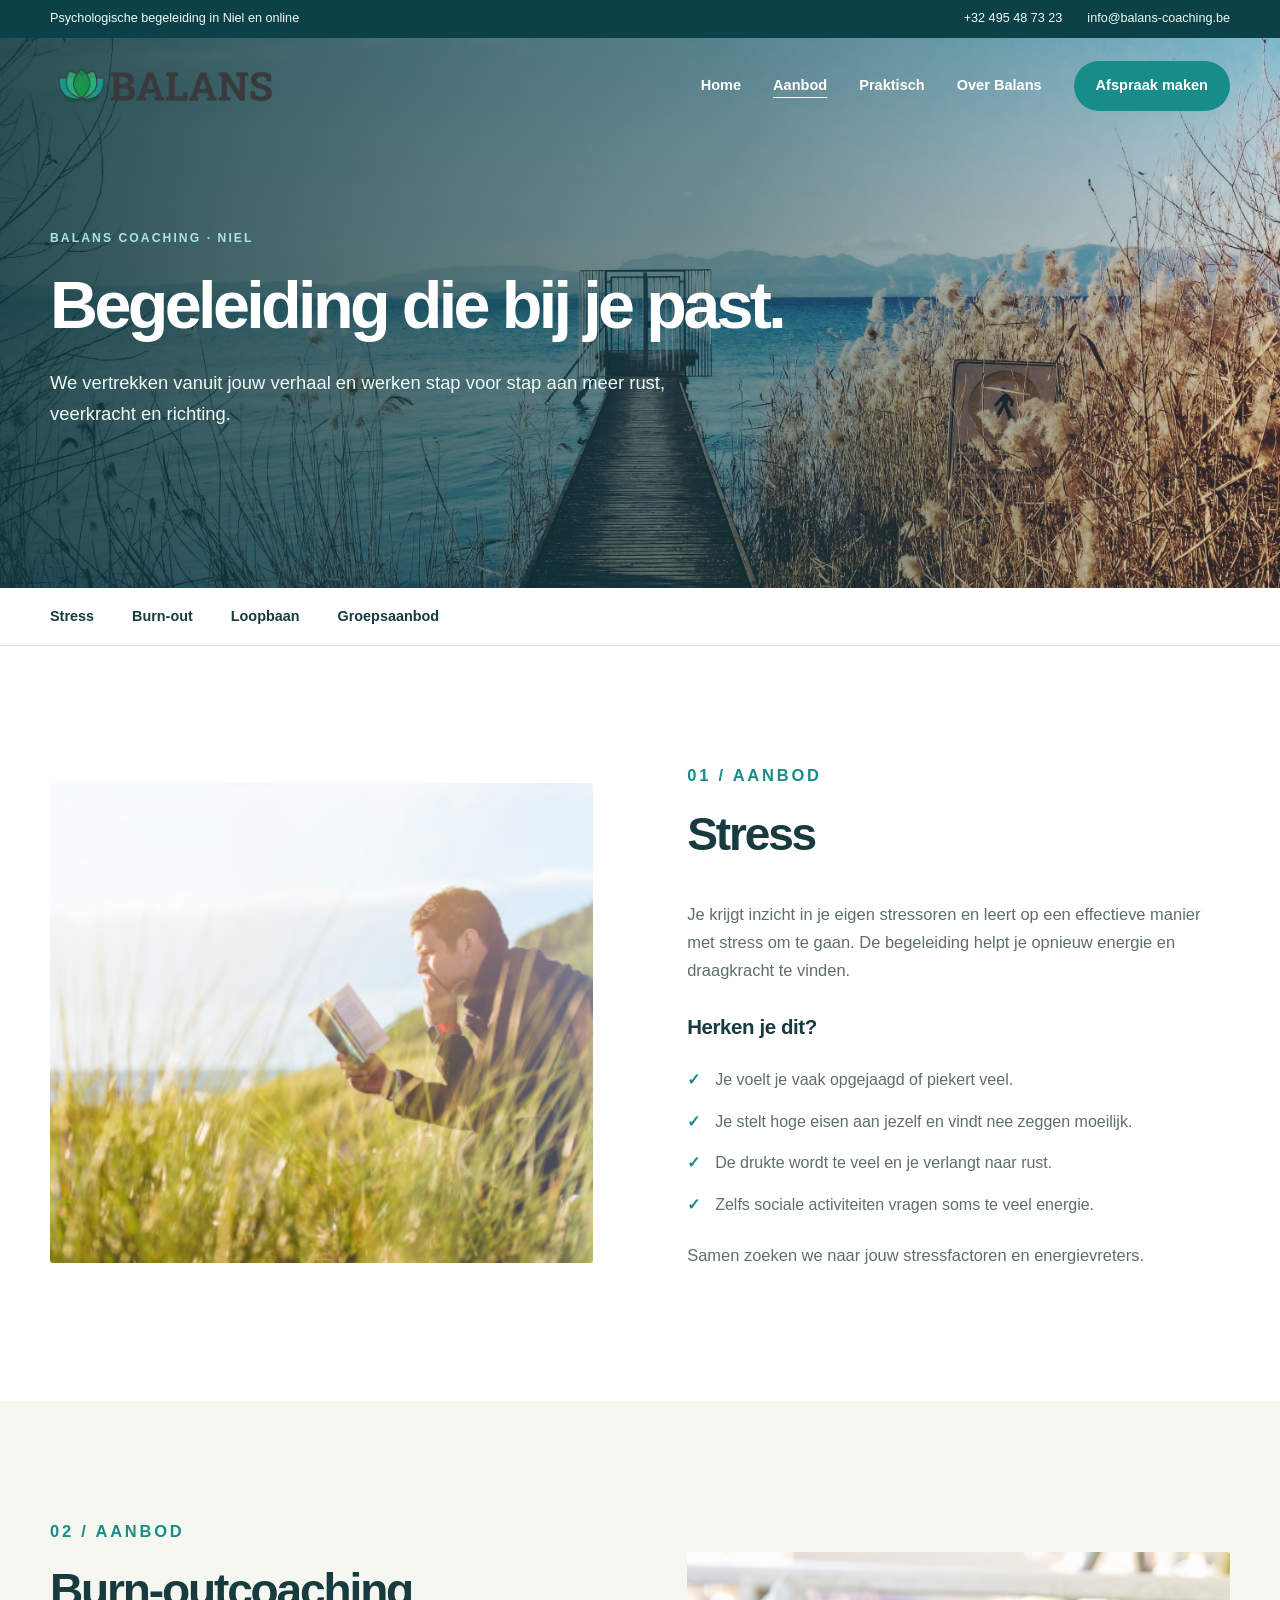
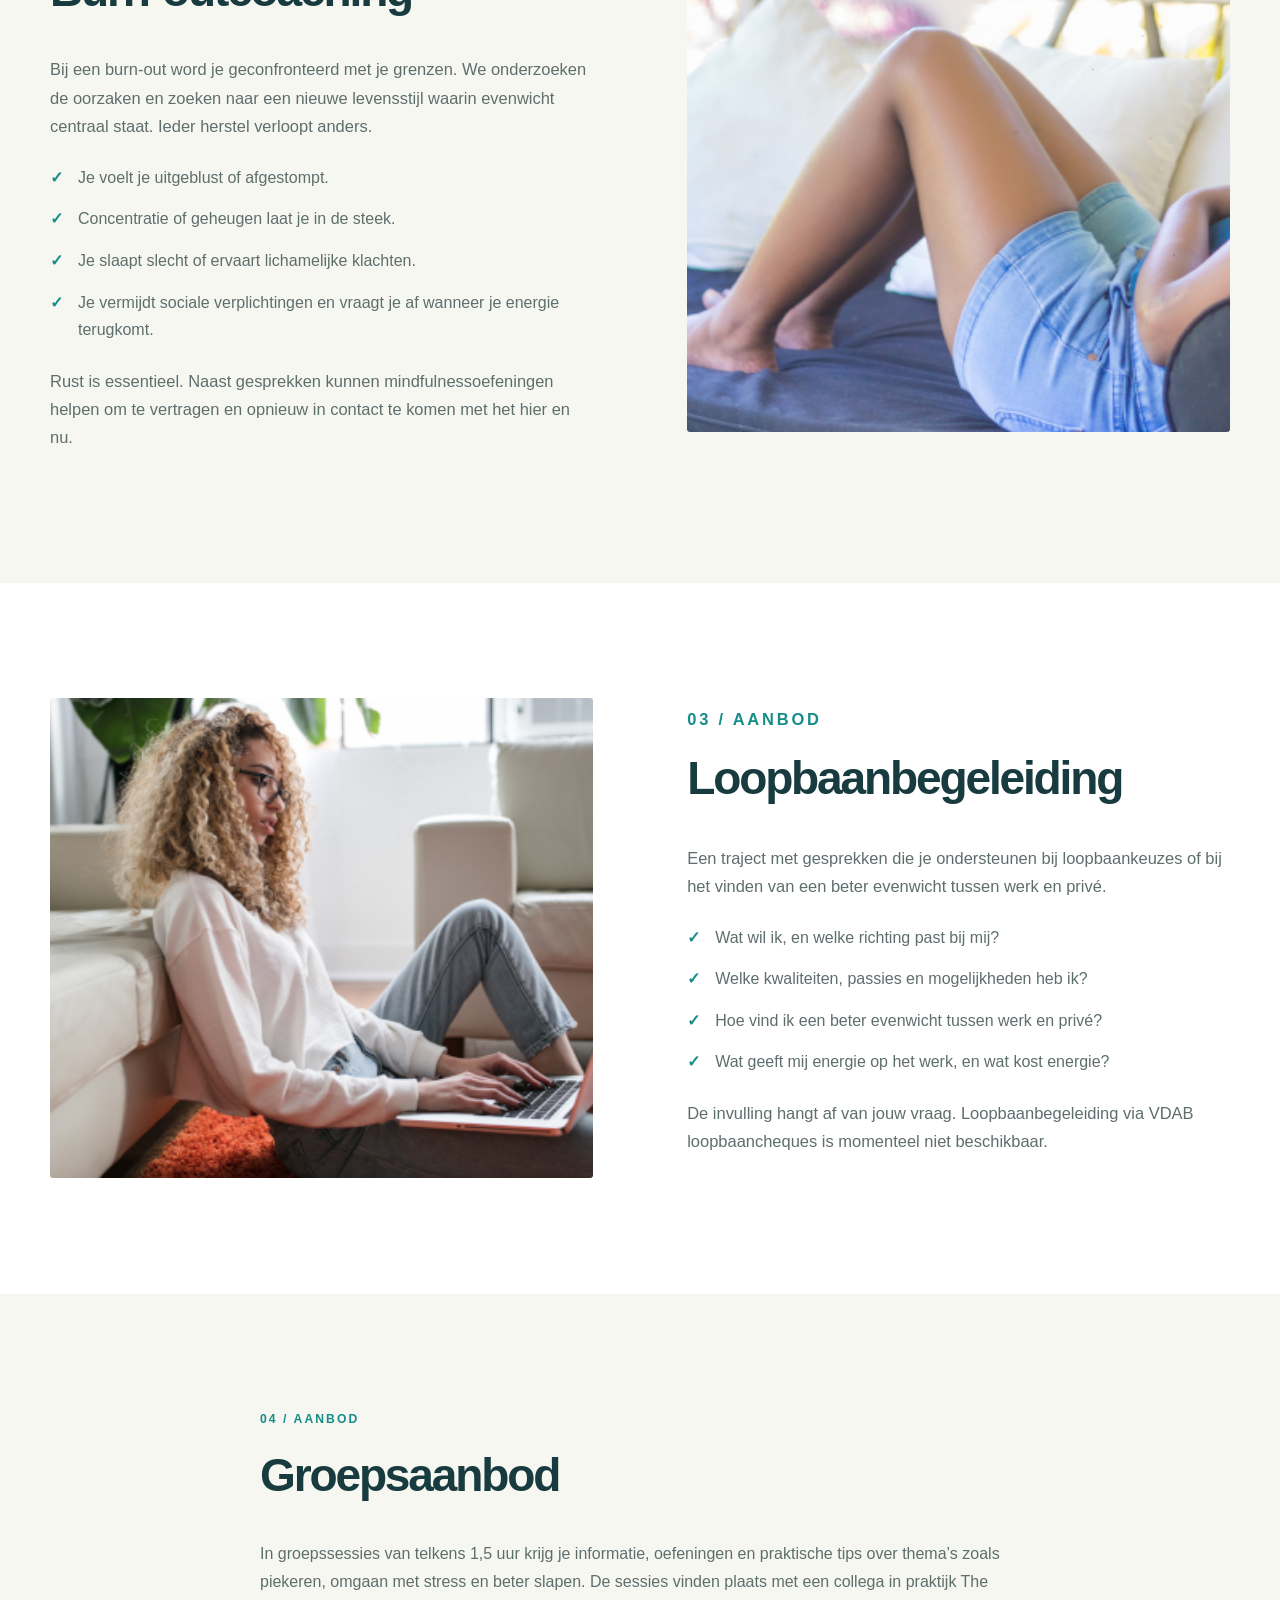
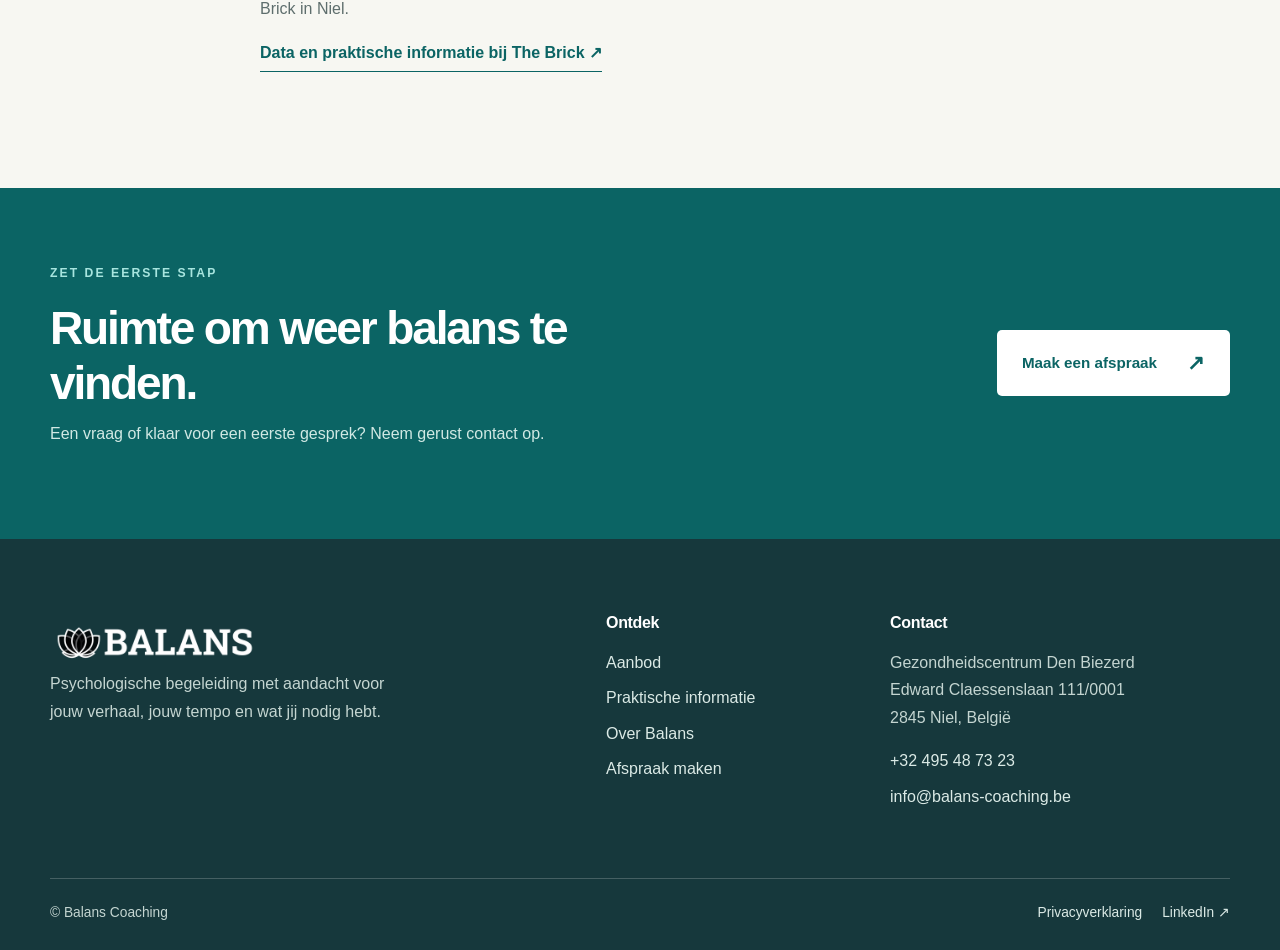
==== aanbod/index.html @ a0b738e5 "Refresh stylesheet cache for revised homepage" ====
<!doctype html><html lang="nl-BE"><head><meta charset="utf-8"><meta name="viewport" content="width=device-width,initial-scale=1"><meta name="robots" content="noindex,follow"><meta name="description" content="Begeleiding voor stress, burn-out, loopbaanvragen en groepssessies bij Balans Coaching."><meta name="theme-color" content="#0b4147"><title>Aanbod | Balans Coaching</title><link rel="stylesheet" href="../assets/style.css?v=20260924b"><link rel="icon" href="../assets/logo.png"></head><body class="interior">
<a class="skip" href="#main">Ga naar inhoud</a><div class="topbar"><div class="container topbar-inner"><span>Psychologische begeleiding in Niel en online</span><div><a href="tel:+32495487323">+32 495 48 73 23</a><a href="mailto:info@balans-coaching.be">info@balans-coaching.be</a></div></div></div>
<header class="site-header"><div class="container header-inner"><a class="brand" href="../" aria-label="Balans Coaching, naar home"><img src="../assets/logo.png" alt="Balans"></a><button class="menu-button" type="button" aria-label="Menu openen" aria-expanded="false" aria-controls="menu"><span></span><span></span><span></span></button><nav id="menu" aria-label="Hoofdnavigatie"><a href="../">Home</a><a href="../aanbod/" aria-current="page">Aanbod</a><a href="../praktisch/">Praktisch</a><a href="../over-balans/">Over Balans</a><a class="nav-cta" href="../contact/">Afspraak maken</a></nav></div></header>
<main id="main"><section class="hero page-hero" style="background-image:url('../assets/hero-aanbod.jpg')"><div class="hero-shade"></div><div class="container hero-content"><p class="eyebrow light">Balans Coaching · Niel</p><h1>Begeleiding die bij je past.</h1><p class="hero-sub">We vertrekken vanuit jouw verhaal en werken stap voor stap aan meer rust, veerkracht en richting.</p></div></section><nav class="anchor-nav" aria-label="Op deze pagina"><div class="container"><a href="#stress">Stress</a><a href="#burnout">Burn-out</a><a href="#loopbaan">Loopbaan</a><a href="#groep">Groepsaanbod</a></div></nav>
<section class="section" id="stress"><div class="container split"><div class="image-frame"><img src="../assets/stress.jpg" alt="Rustige plek in de natuur" loading="lazy"></div><div class="split-copy"><p class="eyebrow">01 / Aanbod</p><h2>Stress</h2><p>Je krijgt inzicht in je eigen stressoren en leert op een effectieve manier met stress om te gaan. De begeleiding helpt je opnieuw energie en draagkracht te vinden.</p><h3>Herken je dit?</h3><ul class="check-list"><li>Je voelt je vaak opgejaagd of piekert veel.</li><li>Je stelt hoge eisen aan jezelf en vindt nee zeggen moeilijk.</li><li>De drukte wordt te veel en je verlangt naar rust.</li><li>Zelfs sociale activiteiten vragen soms te veel energie.</li></ul><p>Samen zoeken we naar jouw stressfactoren en energievreters.</p></div></div></section>
<section class="section soft" id="burnout"><div class="container split reverse"><div class="image-frame"><img src="../assets/burnout.jpg" alt="Moment van rust" loading="lazy"></div><div class="split-copy"><p class="eyebrow">02 / Aanbod</p><h2>Burn-outcoaching</h2><p>Bij een burn-out word je geconfronteerd met je grenzen. We onderzoeken de oorzaken en zoeken naar een nieuwe levensstijl waarin evenwicht centraal staat. Ieder herstel verloopt anders.</p><ul class="check-list"><li>Je voelt je uitgeblust of afgestompt.</li><li>Concentratie of geheugen laat je in de steek.</li><li>Je slaapt slecht of ervaart lichamelijke klachten.</li><li>Je vermijdt sociale verplichtingen en vraagt je af wanneer je energie terugkomt.</li></ul><p>Rust is essentieel. Naast gesprekken kunnen mindfulnessoefeningen helpen om te vertragen en opnieuw in contact te komen met het hier en nu.</p></div></div></section>
<section class="section" id="loopbaan"><div class="container split"><div class="image-frame"><img src="../assets/career.jpg" alt="Persoon denkt na over haar loopbaan" loading="lazy"></div><div class="split-copy"><p class="eyebrow">03 / Aanbod</p><h2>Loopbaanbegeleiding</h2><p>Een traject met gesprekken die je ondersteunen bij loopbaankeuzes of bij het vinden van een beter evenwicht tussen werk en privé.</p><ul class="check-list"><li>Wat wil ik, en welke richting past bij mij?</li><li>Welke kwaliteiten, passies en mogelijkheden heb ik?</li><li>Hoe vind ik een beter evenwicht tussen werk en privé?</li><li>Wat geeft mij energie op het werk, en wat kost energie?</li></ul><p>De invulling hangt af van jouw vraag. Loopbaanbegeleiding via VDAB loopbaancheques is momenteel niet beschikbaar.</p></div></div></section>
<section class="section soft" id="groep"><div class="container narrow"><p class="eyebrow">04 / Aanbod</p><h2>Groepsaanbod</h2><p>In groepssessies van telkens 1,5 uur krijg je informatie, oefeningen en praktische tips over thema’s zoals piekeren, omgaan met stress en beter slapen. De sessies vinden plaats met een collega in praktijk The Brick in Niel.</p><a class="text-link" href="https://www.thebrickniel.com/groepstraining" target="_blank" rel="noopener noreferrer">Data en praktische informatie bij The Brick ↗</a></div></section></main><section class="closing"><div class="container closing-inner"><div><p class="eyebrow light">Zet de eerste stap</p><h2>Ruimte om weer balans te vinden.</h2><p>Een vraag of klaar voor een eerste gesprek? Neem gerust contact op.</p></div><a class="button" href="../contact/">Maak een afspraak<span aria-hidden="true">↗</span></a></div></section>
<footer class="footer"><div class="container footer-grid"><div><a href="../" class="footer-logo"><img src="../assets/logo-white.png" alt="Balans"></a><p>Psychologische begeleiding met aandacht voor jouw verhaal, jouw tempo en wat jij nodig hebt.</p></div><div><h3>Ontdek</h3><a href="../aanbod/">Aanbod</a><a href="../praktisch/">Praktische informatie</a><a href="../over-balans/">Over Balans</a><a href="../contact/">Afspraak maken</a></div><div><h3>Contact</h3><p>Gezondheidscentrum Den Biezerd<br>Edward Claessenslaan 111/0001<br>2845 Niel, België</p><a href="tel:+32495487323">+32 495 48 73 23</a><a href="mailto:info@balans-coaching.be">info@balans-coaching.be</a></div></div><div class="container footer-bottom"><span>© Balans Coaching</span><div><a href="../privacy-policy/">Privacyverklaring</a><a href="https://www.linkedin.com/in/sandy-stevens-arbeidspsycholoog" target="_blank" rel="noopener noreferrer">LinkedIn ↗</a></div></div></footer><script src="../assets/site.js" defer></script></body></html>
---- assets/style.css ----
:root{--ink:#173b3e;--teal:#168d88;--teal-dark:#0b6464;--muted:#5e6e6d;--cream:#f7f7f2;--line:#dce6e2;--white:#fff;--max:1180px}*{box-sizing:border-box}html{scroll-behavior:smooth}body{margin:0;color:var(--ink);font:16px/1.72 -apple-system,BlinkMacSystemFont,'Segoe UI',Arial,sans-serif;background:white}h1,h2,h3,h4,p,blockquote{margin-top:0}h1,h2,h3{line-height:1.18}h1{font-size:clamp(3rem,5.2vw,5.7rem);letter-spacing:-.055em}h2{font-size:clamp(2.2rem,3.6vw,3.75rem);letter-spacing:-.047em}h3{font-size:1.28rem;letter-spacing:-.02em}p{color:var(--muted)}a{color:inherit}img{max-width:100%;display:block}.container{width:min(calc(100% - 48px),var(--max));margin:auto}.narrow{max-width:760px}.section{padding:clamp(76px,9vw,130px) 0}.soft{background:var(--cream)}.eyebrow{text-transform:uppercase;letter-spacing:.17em;font-weight:700;font-size:.76rem;color:var(--teal);margin-bottom:18px}.eyebrow.light{color:#a8e5df}.skip{position:absolute;z-index:50;top:-100px;background:#fff;padding:10px}.skip:focus{top:10px}.topbar{background:#0b4147;color:#f2faf8;font-size:.79rem}.topbar-inner,.topbar-inner>div{display:flex;justify-content:space-between;gap:25px}.topbar-inner{padding:8px 0}.topbar a{text-decoration:none}.topbar a:hover{text-decoration:underline}.site-header{position:absolute;top:36px;left:0;right:0;z-index:10}.header-inner{display:flex;align-items:center;justify-content:space-between;min-height:100px}.brand img{width:230px;max-height:64px;object-fit:contain}.site-header nav{display:flex;gap:32px;align-items:center}.site-header nav a{text-decoration:none;color:#fff;font-weight:600;font-size:.91rem}.site-header nav a:hover,.site-header nav a[aria-current]{text-decoration:underline;text-underline-offset:7px}.site-header .nav-cta{background:var(--teal);padding:12px 22px;border-radius:100px;text-decoration:none!important;white-space:nowrap}.site-header .nav-cta:hover,.button:hover{background:#0d7470}.menu-button{display:none}.hero{min-height:550px;position:relative;background-image:var(--hero);background-size:cover;background-position:center;display:flex;align-items:center;color:#fff}.home-hero{min-height:650px}.hero-shade{position:absolute;inset:0;background:linear-gradient(90deg,rgba(7,50,56,.86),rgba(10,57,61,.52) 57%,rgba(9,44,48,.1))}.hero-content{position:relative;padding-top:120px;padding-bottom:70px}.hero h1{max-width:850px;margin-bottom:22px}.home-hero h1{max-width:740px}.hero h1 em{font-family:Georgia,serif;font-weight:400;color:#b4e5d8}.hero-sub{font-size:1.15rem;line-height:1.7;color:#eff9f6;max-width:640px}.hero-actions{display:flex;align-items:center;gap:30px;margin-top:34px}.button{background:var(--teal);color:white;display:inline-flex;gap:30px;align-items:center;justify-content:space-between;padding:15px 25px;border-radius:5px;font-size:.95rem;font-weight:700;text-decoration:none;transition:background .2s}.button span{font-size:1.3rem}.text-link{display:inline-flex;gap:15px;align-items:center;text-decoration:none;color:var(--teal-dark);font-weight:700;border-bottom:1px solid currentColor;padding-bottom:5px}.text-link:hover{color:#0b4147}.light-link{color:#fff}.intro-grid{display:grid;grid-template-columns:1fr 1fr;gap:100px;align-items:center}.intro-grid p{font-size:1.08rem}.section-heading{max-width:640px;margin-bottom:45px}.section-heading p:last-child{font-size:1.05rem}.services{display:grid;grid-template-columns:repeat(4,1fr);gap:18px}.service-card{background:#fff;padding:34px 25px;min-height:335px;text-decoration:none;display:flex;flex-direction:column;border:1px solid #e6ebe8;transition:transform .2s,box-shadow .2s}.service-card:hover{transform:translateY(-5px);box-shadow:0 20px 40px #193b3820}.service-card img{width:54px;height:60px;object-fit:contain}.service-number{color:#abbab5;font-size:.75rem;margin-top:18px}.service-card h3{margin:8px 0 10px}.service-card p{font-size:.91rem;line-height:1.6}.card-link{font-weight:700;color:var(--teal);margin-top:auto;font-size:.9rem}.split{display:grid;grid-template-columns:1fr 1fr;gap:8%;align-items:center}.split.reverse .image-frame{order:2}.image-frame{position:relative}.image-frame img{width:100%;height:480px;object-fit:cover;border-radius:3px}.split-copy p{font-size:1.03rem}.split-copy h3{margin-top:30px}.quote-section{background:#eaf3ed;text-align:center}.quote-inner{max-width:850px}.quote-mark{font:100px/0.7 Georgia,serif;color:var(--teal)}blockquote{font:italic clamp(1.5rem,2.8vw,2.6rem)/1.5 Georgia,serif}.quote-inner p{margin-bottom:0}.anchor-nav{border-bottom:1px solid var(--line);position:sticky;top:0;background:#fff;z-index:7}.anchor-nav .container{display:flex;gap:38px;overflow:auto;white-space:nowrap}.anchor-nav a{padding:16px 0;text-decoration:none;font-weight:700;font-size:.9rem}.anchor-nav a:hover{color:var(--teal)}section[id]{scroll-margin-top:70px}.check-list{padding:0;list-style:none}.check-list li{padding:7px 0 7px 28px;position:relative;color:var(--muted)}.check-list li:before{content:'✓';position:absolute;left:0;color:var(--teal);font-weight:700}.price-grid{display:grid;grid-template-columns:repeat(4,1fr);gap:17px}.price-card{border:1px solid var(--line);padding:28px;background:#fff}.price-card>span{color:var(--teal);font-size:.8rem;font-weight:700}.price-card h3{min-height:66px;margin:17px 0}.price-card strong{font-size:2rem;letter-spacing:-.04em}.price-card p{margin:0 0 18px}.price-card small{display:block;border-top:1px solid var(--line);padding-top:18px;color:var(--muted);font-size:.88rem;line-height:1.6}.steps article{display:grid;grid-template-columns:56px 1fr;gap:20px;border-top:1px solid var(--line);padding:25px 0}.steps article>span{color:var(--teal);font-weight:700}.steps h3,.steps p{margin-bottom:6px}.notice{background:#e7f0ec;padding:22px 26px;border-left:4px solid var(--teal);margin-top:35px;color:var(--ink)}.about-grid{display:grid;grid-template-columns:1.4fr .75fr;gap:90px}.profile-card{background:var(--cream);padding:30px;align-self:start}.portrait{width:100%;height:330px;object-fit:cover;object-position:center 20%}.profile-card h3{margin:25px 0 0}.profile-card h4{margin:28px 0 8px}.profile-card ul{padding-left:20px;color:var(--muted)}.profile-card li{margin:7px 0}.commission{max-width:220px;margin-top:25px}.contact-grid{display:grid;grid-template-columns:1.3fr .8fr;gap:10%}.contact-grid .button{margin-top:20px}.contact-card{background:var(--cream);padding:35px;align-self:start}.contact-card a{display:block;color:var(--teal-dark);margin:8px 0}.contact-card hr{border:0;border-top:1px solid var(--line);margin:30px 0}.small-note{font-size:.85rem;margin-top:12px}.availability{display:grid;grid-template-columns:1fr 1fr;gap:30px}.availability>div{background:white;padding:35px}.availability dl{margin:0}.availability dl div{display:flex;justify-content:space-between;border-top:1px solid var(--line);padding:10px 0;gap:15px}.availability dd{margin:0;text-align:right;font-weight:700}.simple-hero{background:var(--cream);padding:110px 0 70px}.simple-hero h1{font-size:clamp(2.8rem,5vw,5rem)}.prose h2{font-size:1.7rem;margin-top:45px}.prose li{margin-bottom:8px;color:var(--muted)}.prose a{color:var(--teal-dark)}.closing{background:var(--teal-dark);color:white;padding:75px 0}.closing-inner{display:flex;align-items:center;justify-content:space-between;gap:50px}.closing h2{max-width:600px;margin-bottom:10px}.closing p{color:#d1e9e4}.closing .button{background:#fff;color:var(--teal-dark);white-space:nowrap}.closing .button:hover{background:#dceee8}.footer{background:#16383c;color:#fff;padding:75px 0 25px}.footer-grid{display:grid;grid-template-columns:1.4fr .6fr 1fr;gap:80px}.footer-logo img{width:210px}.footer p{color:#c4d5d1;max-width:340px}.footer h3{font-size:1rem}.footer a{display:block;text-decoration:none;margin:8px 0;color:#dbeae6}.footer a:hover{text-decoration:underline}.footer-bottom{display:flex;justify-content:space-between;border-top:1px solid #ffffff33;margin-top:60px;padding-top:22px;color:#c4d5d1;font-size:.86rem}.footer-bottom div{display:flex;gap:20px}.footer-bottom a{margin:0}
@media(max-width:900px){.site-header nav{gap:17px}.brand img{width:170px}.services,.price-grid{grid-template-columns:repeat(2,1fr)}.intro-grid{gap:45px}.about-grid{gap:40px}.footer-grid{gap:35px}}
@media(max-width:700px){.container{width:min(calc(100% - 36px),var(--max))}.topbar{display:none}.site-header{top:0}.header-inner{min-height:76px}.brand img{width:175px}.menu-button{display:flex;flex-direction:column;justify-content:center;gap:5px;width:44px;height:44px;border:0;background:#fff;border-radius:4px;padding:10px;z-index:12}.menu-button span{height:2px;width:100%;background:var(--ink)}.site-header nav{display:none;position:absolute;top:68px;left:18px;right:18px;background:#fff;padding:20px;box-shadow:0 18px 35px #123e3e30;flex-direction:column;align-items:stretch;gap:0}.site-header nav.open{display:flex}.site-header nav a{color:var(--ink);padding:10px}.site-header .nav-cta{color:#fff;text-align:center;margin-top:10px}.hero,.home-hero{min-height:620px}.hero-content{padding-top:120px}.hero h1{font-size:clamp(2.6rem,12vw,4rem)}.hero-sub{font-size:1rem}.hero-actions{align-items:flex-start;flex-direction:column;gap:20px}.section{padding:70px 0}.intro-grid,.split,.about-grid,.contact-grid,.availability{grid-template-columns:1fr;gap:35px}.split.reverse .image-frame{order:0}.image-frame img{height:330px}.services,.price-grid{grid-template-columns:1fr}.service-card{min-height:0}.price-card h3{min-height:0}.anchor-nav .container{gap:25px}.profile-card{max-width:460px}.closing-inner,.footer-bottom{flex-direction:column;align-items:flex-start}.closing h2{font-size:2.5rem}.footer-grid{grid-template-columns:1fr;gap:30px}.footer-bottom{gap:15px}.simple-hero{padding-top:130px}}
@media(prefers-reduced-motion:reduce){html{scroll-behavior:auto}*{transition:none!important}}

.home-hero .hero-shade{display:none}
.home .site-header .brand{background:#fff;padding:10px 16px;border-radius:4px;box-shadow:0 8px 30px #143b3b21}
.home-hero .hero-content{padding-top:150px;padding-bottom:65px}
.home-message{max-width:660px;background:#fff;padding:40px 44px 42px;border-radius:4px;box-shadow:0 20px 60px #153e3e2b}
.home-message .eyebrow{color:var(--teal-dark)}
.home-message h1{color:var(--ink);font-size:clamp(2.7rem,4.8vw,4.6rem)}
.home-message h1 em{color:var(--teal-dark)}
.home-message .hero-sub{color:#395457}
.home-message .light-link{color:var(--teal-dark)}
@media(max-width:700px){.home .site-header .brand{padding:7px 10px}.home-hero{min-height:auto;background-color:#fff;background-size:auto 360px;background-position:center top;background-repeat:no-repeat}.home-hero .hero-content{padding-top:290px;padding-bottom:42px}.home-message{padding:28px 24px 30px}.home-message h1{font-size:clamp(2.5rem,11vw,3.7rem)}.home-message .hero-actions{gap:18px}}
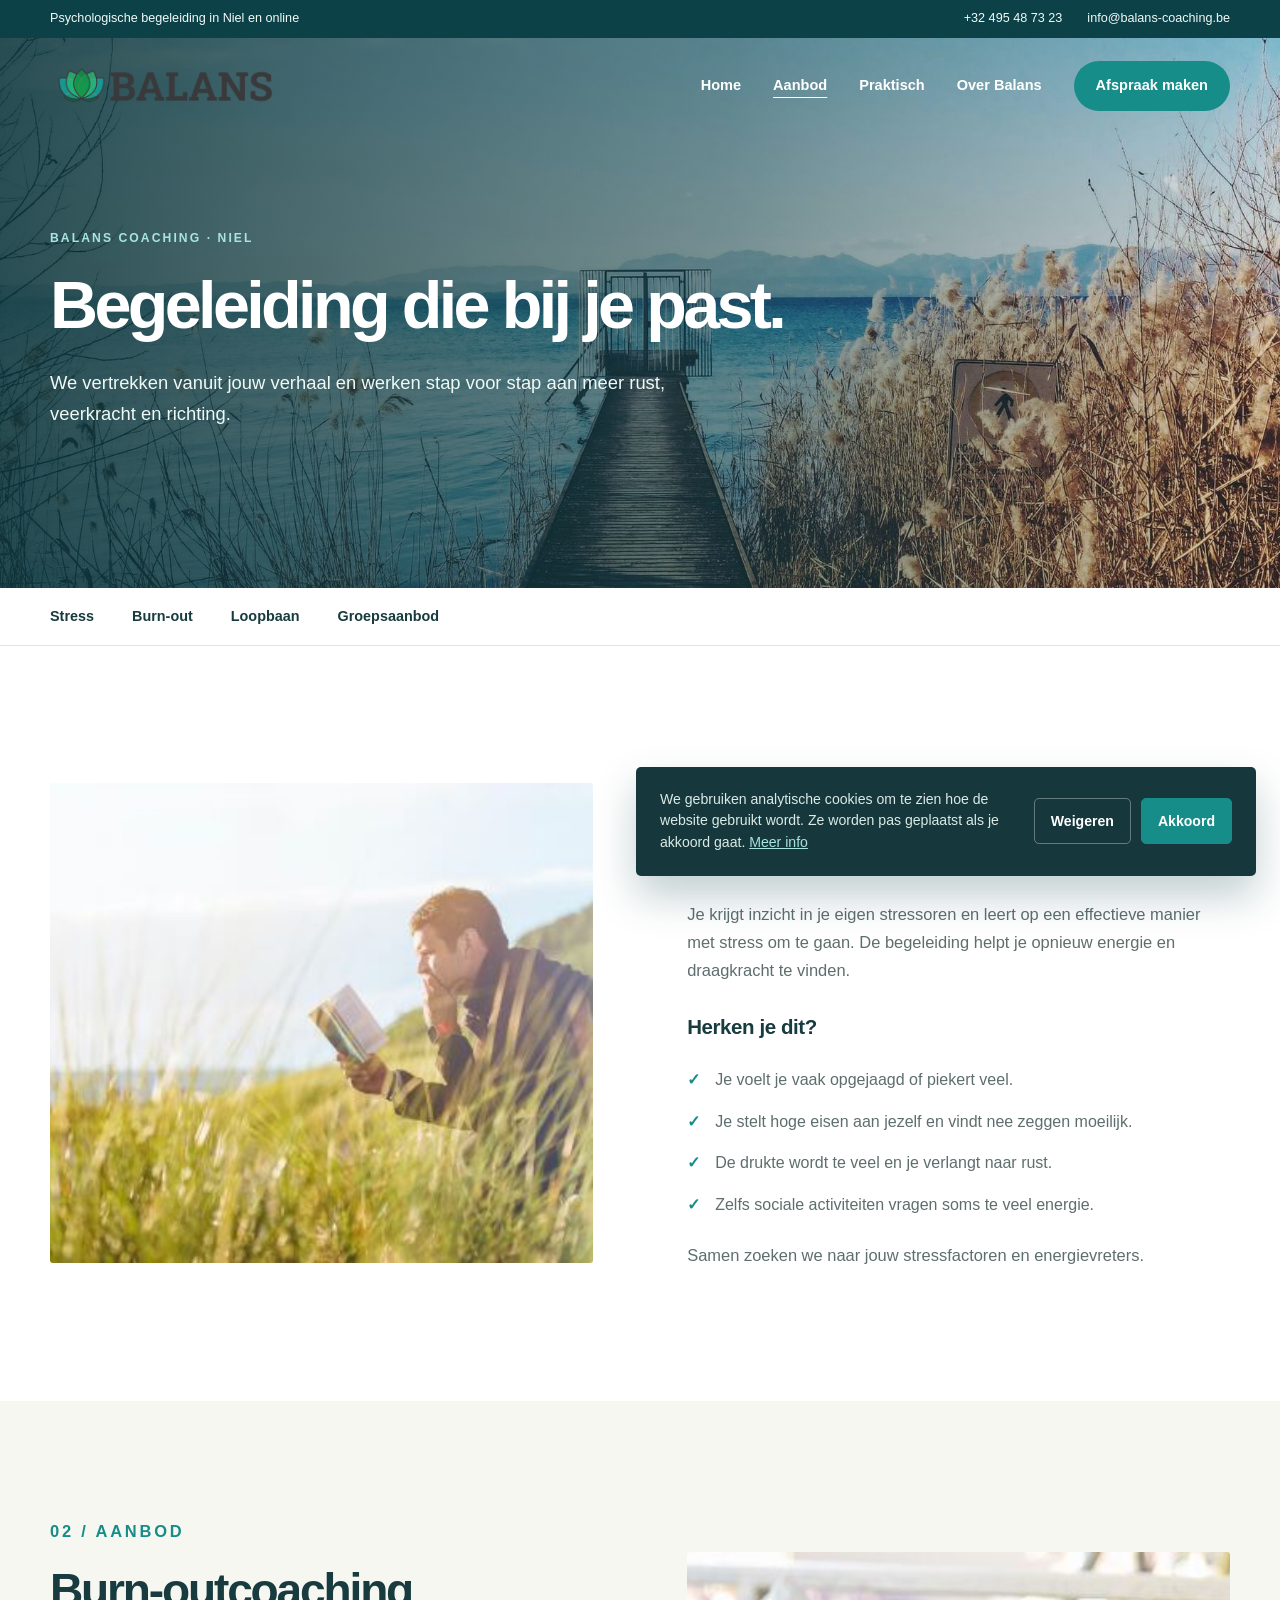
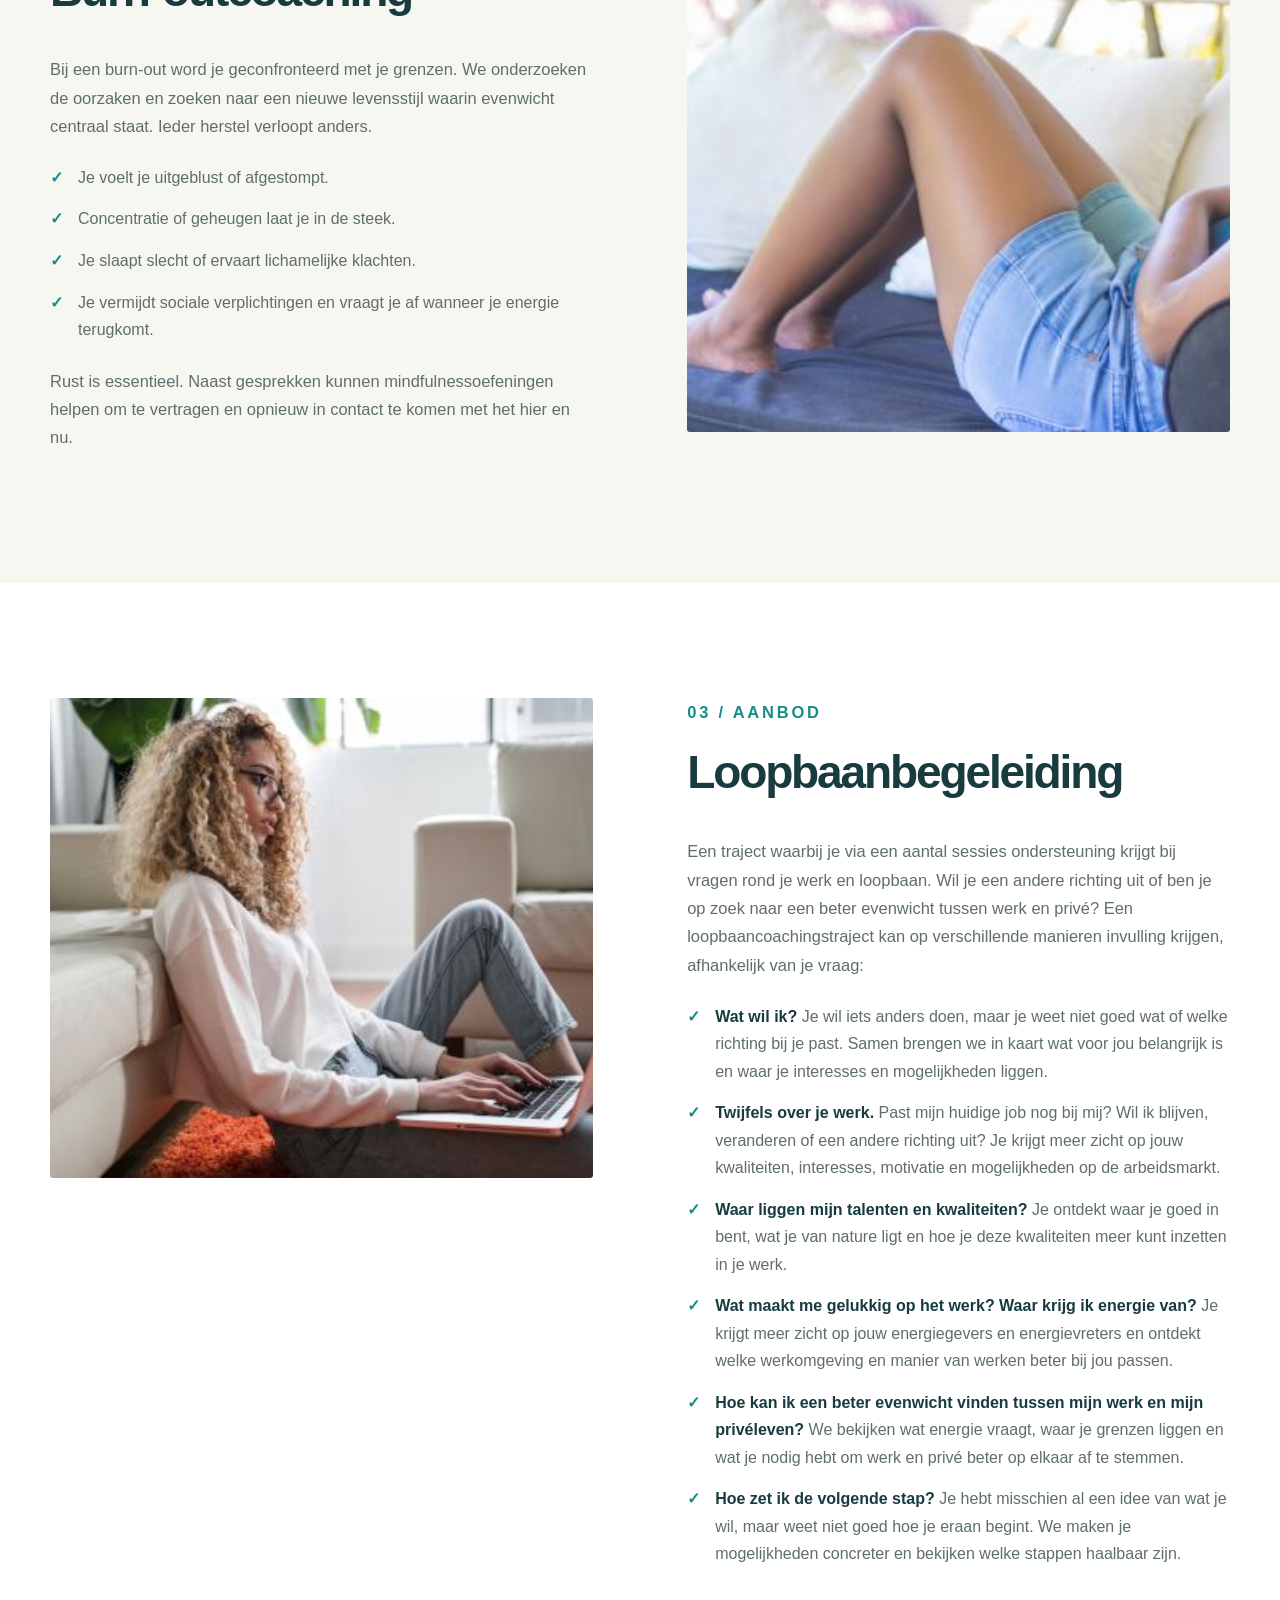
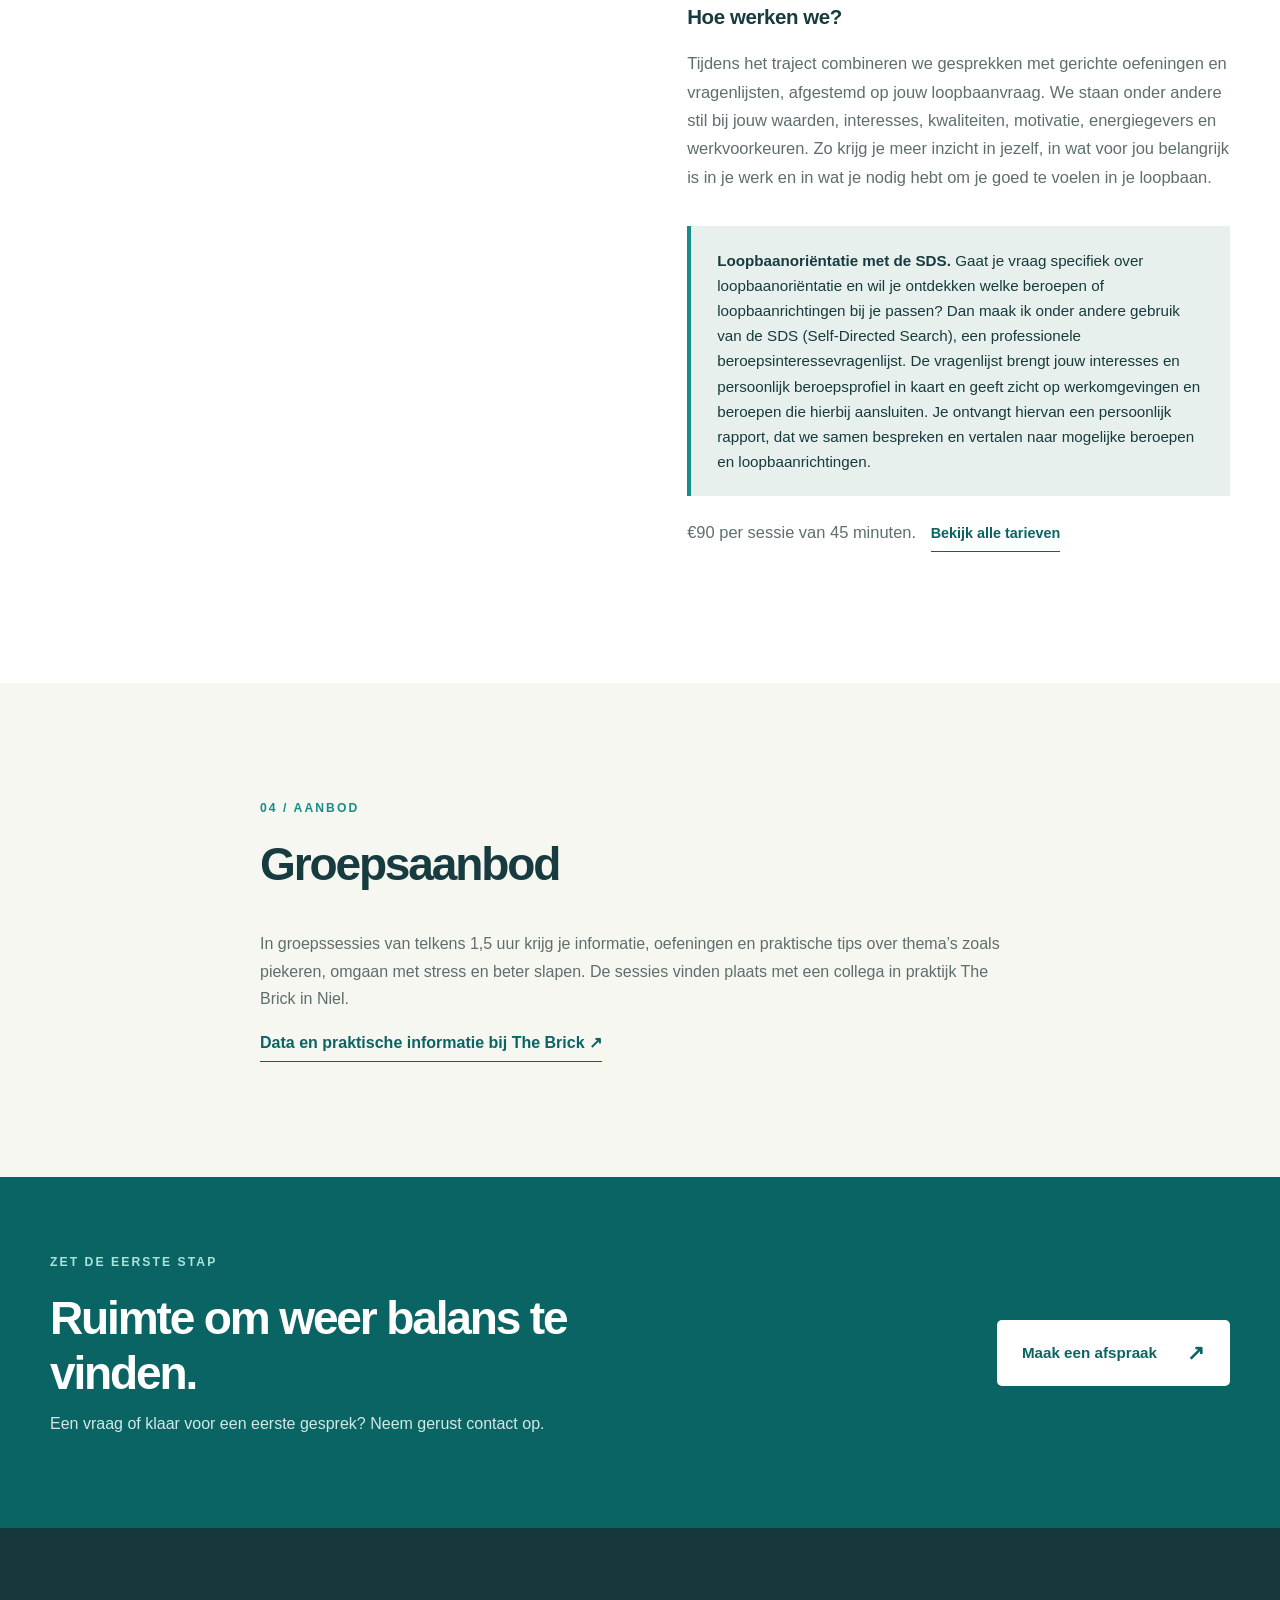
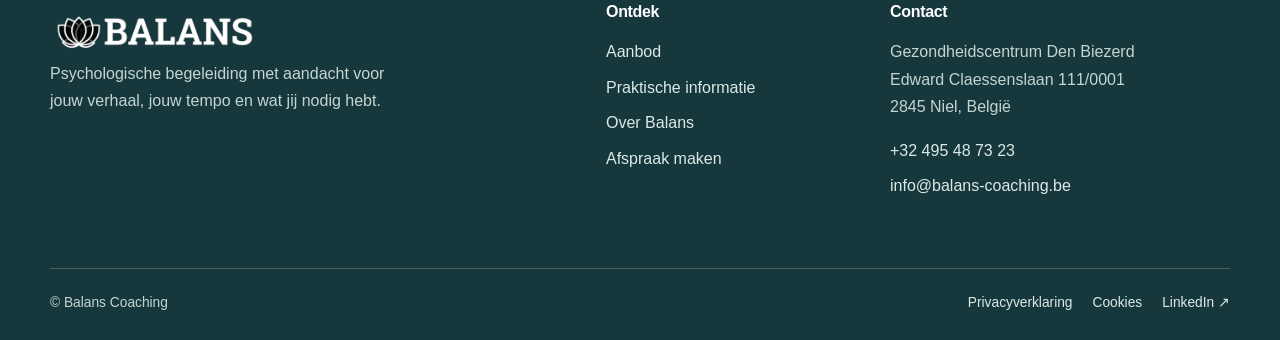
==== commit 7675a569: "Verwerk klantfeedback, SEO, analytics en beeldcompressie - Loopbaanbegeleiding herschreven volgens f" ====
--- a/aanbod/index.html
+++ b/aanbod/index.html
@@ -1,9 +1,9 @@
-<!doctype html><html lang="nl-BE"><head><meta charset="utf-8"><meta name="viewport" content="width=device-width,initial-scale=1"><meta name="robots" content="noindex,follow"><meta name="description" content="Begeleiding voor stress, burn-out, loopbaanvragen en groepssessies bij Balans Coaching."><meta name="theme-color" content="#0b4147"><title>Aanbod | Balans Coaching</title><link rel="stylesheet" href="../assets/style.css?v=20260924b"><link rel="icon" href="../assets/logo.png"></head><body class="interior">
+<!doctype html><html lang="nl-BE"><head><meta charset="utf-8"><meta name="viewport" content="width=device-width,initial-scale=1"><meta name="robots" content="noindex,follow"><meta name="description" content="Begeleiding voor stress, burn-out, loopbaanvragen en groepssessies bij Balans Coaching."><meta name="theme-color" content="#0b4147"><title>Stress-, burn-out- en loopbaanbegeleiding in Niel | Balans Coaching</title><link rel="canonical" href="https://balans-coaching.be/aanbod/"><meta property="og:type" content="website"><meta property="og:locale" content="nl_BE"><meta property="og:site_name" content="Balans Coaching"><meta property="og:title" content="Stress-, burn-out- en loopbaanbegeleiding in Niel | Balans Coaching"><meta property="og:description" content="Begeleiding voor stress, burn-out, loopbaanvragen en groepssessies bij Balans Coaching."><meta property="og:url" content="https://balans-coaching.be/aanbod/"><meta property="og:image" content="https://balans-coaching.be/assets/og-image.jpg"><meta property="og:image:width" content="1200"><meta property="og:image:height" content="630"><meta name="twitter:card" content="summary_large_image"><link rel="stylesheet" href="../assets/style.css?v=20261022b"><link rel="icon" href="../assets/logo.png"></head><body class="interior">
 <a class="skip" href="#main">Ga naar inhoud</a><div class="topbar"><div class="container topbar-inner"><span>Psychologische begeleiding in Niel en online</span><div><a href="tel:+32495487323">+32 495 48 73 23</a><a href="mailto:info@balans-coaching.be">info@balans-coaching.be</a></div></div></div>
 <header class="site-header"><div class="container header-inner"><a class="brand" href="../" aria-label="Balans Coaching, naar home"><img src="../assets/logo.png" alt="Balans"></a><button class="menu-button" type="button" aria-label="Menu openen" aria-expanded="false" aria-controls="menu"><span></span><span></span><span></span></button><nav id="menu" aria-label="Hoofdnavigatie"><a href="../">Home</a><a href="../aanbod/" aria-current="page">Aanbod</a><a href="../praktisch/">Praktisch</a><a href="../over-balans/">Over Balans</a><a class="nav-cta" href="../contact/">Afspraak maken</a></nav></div></header>
 <main id="main"><section class="hero page-hero" style="background-image:url('../assets/hero-aanbod.jpg')"><div class="hero-shade"></div><div class="container hero-content"><p class="eyebrow light">Balans Coaching · Niel</p><h1>Begeleiding die bij je past.</h1><p class="hero-sub">We vertrekken vanuit jouw verhaal en werken stap voor stap aan meer rust, veerkracht en richting.</p></div></section><nav class="anchor-nav" aria-label="Op deze pagina"><div class="container"><a href="#stress">Stress</a><a href="#burnout">Burn-out</a><a href="#loopbaan">Loopbaan</a><a href="#groep">Groepsaanbod</a></div></nav>
 <section class="section" id="stress"><div class="container split"><div class="image-frame"><img src="../assets/stress.jpg" alt="Rustige plek in de natuur" loading="lazy"></div><div class="split-copy"><p class="eyebrow">01 / Aanbod</p><h2>Stress</h2><p>Je krijgt inzicht in je eigen stressoren en leert op een effectieve manier met stress om te gaan. De begeleiding helpt je opnieuw energie en draagkracht te vinden.</p><h3>Herken je dit?</h3><ul class="check-list"><li>Je voelt je vaak opgejaagd of piekert veel.</li><li>Je stelt hoge eisen aan jezelf en vindt nee zeggen moeilijk.</li><li>De drukte wordt te veel en je verlangt naar rust.</li><li>Zelfs sociale activiteiten vragen soms te veel energie.</li></ul><p>Samen zoeken we naar jouw stressfactoren en energievreters.</p></div></div></section>
 <section class="section soft" id="burnout"><div class="container split reverse"><div class="image-frame"><img src="../assets/burnout.jpg" alt="Moment van rust" loading="lazy"></div><div class="split-copy"><p class="eyebrow">02 / Aanbod</p><h2>Burn-outcoaching</h2><p>Bij een burn-out word je geconfronteerd met je grenzen. We onderzoeken de oorzaken en zoeken naar een nieuwe levensstijl waarin evenwicht centraal staat. Ieder herstel verloopt anders.</p><ul class="check-list"><li>Je voelt je uitgeblust of afgestompt.</li><li>Concentratie of geheugen laat je in de steek.</li><li>Je slaapt slecht of ervaart lichamelijke klachten.</li><li>Je vermijdt sociale verplichtingen en vraagt je af wanneer je energie terugkomt.</li></ul><p>Rust is essentieel. Naast gesprekken kunnen mindfulnessoefeningen helpen om te vertragen en opnieuw in contact te komen met het hier en nu.</p></div></div></section>
-<section class="section" id="loopbaan"><div class="container split"><div class="image-frame"><img src="../assets/career.jpg" alt="Persoon denkt na over haar loopbaan" loading="lazy"></div><div class="split-copy"><p class="eyebrow">03 / Aanbod</p><h2>Loopbaanbegeleiding</h2><p>Een traject met gesprekken die je ondersteunen bij loopbaankeuzes of bij het vinden van een beter evenwicht tussen werk en privé.</p><ul class="check-list"><li>Wat wil ik, en welke richting past bij mij?</li><li>Welke kwaliteiten, passies en mogelijkheden heb ik?</li><li>Hoe vind ik een beter evenwicht tussen werk en privé?</li><li>Wat geeft mij energie op het werk, en wat kost energie?</li></ul><p>De invulling hangt af van jouw vraag. Loopbaanbegeleiding via VDAB loopbaancheques is momenteel niet beschikbaar.</p></div></div></section>
+<section class="section" id="loopbaan"><div class="container split"><div class="image-frame"><img src="../assets/career.jpg" alt="Persoon denkt na over haar loopbaan" loading="lazy"></div><div class="split-copy"><p class="eyebrow">03 / Aanbod</p><h2>Loopbaanbegeleiding</h2><p>Een traject waarbij je via een aantal sessies ondersteuning krijgt bij vragen rond je werk en loopbaan. Wil je een andere richting uit of ben je op zoek naar een beter evenwicht tussen werk en privé? Een loopbaancoachingstraject kan op verschillende manieren invulling krijgen, afhankelijk van je vraag:</p><ul class="check-list"><li><strong>Wat wil ik?</strong> Je wil iets anders doen, maar je weet niet goed wat of welke richting bij je past. Samen brengen we in kaart wat voor jou belangrijk is en waar je interesses en mogelijkheden liggen.</li><li><strong>Twijfels over je werk.</strong> Past mijn huidige job nog bij mij? Wil ik blijven, veranderen of een andere richting uit? Je krijgt meer zicht op jouw kwaliteiten, interesses, motivatie en mogelijkheden op de arbeidsmarkt.</li><li><strong>Waar liggen mijn talenten en kwaliteiten?</strong> Je ontdekt waar je goed in bent, wat je van nature ligt en hoe je deze kwaliteiten meer kunt inzetten in je werk.</li><li><strong>Wat maakt me gelukkig op het werk? Waar krijg ik energie van?</strong> Je krijgt meer zicht op jouw energiegevers en energievreters en ontdekt welke werkomgeving en manier van werken beter bij jou passen.</li><li><strong>Hoe kan ik een beter evenwicht vinden tussen mijn werk en mijn privéleven?</strong> We bekijken wat energie vraagt, waar je grenzen liggen en wat je nodig hebt om werk en privé beter op elkaar af te stemmen.</li><li><strong>Hoe zet ik de volgende stap?</strong> Je hebt misschien al een idee van wat je wil, maar weet niet goed hoe je eraan begint. We maken je mogelijkheden concreter en bekijken welke stappen haalbaar zijn.</li></ul><h3>Hoe werken we?</h3><p>Tijdens het traject combineren we gesprekken met gerichte oefeningen en vragenlijsten, afgestemd op jouw loopbaanvraag. We staan onder andere stil bij jouw waarden, interesses, kwaliteiten, motivatie, energiegevers en werkvoorkeuren. Zo krijg je meer inzicht in jezelf, in wat voor jou belangrijk is in je werk en in wat je nodig hebt om je goed te voelen in je loopbaan.</p><div class="notice"><strong>Loopbaanoriëntatie met de SDS.</strong> Gaat je vraag specifiek over loopbaanoriëntatie en wil je ontdekken welke beroepen of loopbaanrichtingen bij je passen? Dan maak ik onder andere gebruik van de SDS (Self-Directed Search), een professionele beroepsinteressevragenlijst. De vragenlijst brengt jouw interesses en persoonlijk beroepsprofiel in kaart en geeft zicht op werkomgevingen en beroepen die hierbij aansluiten. Je ontvangt hiervan een persoonlijk rapport, dat we samen bespreken en vertalen naar mogelijke beroepen en loopbaanrichtingen.</div><p class="small-note">€90 per sessie van 45 minuten. <a class="text-link" href="../praktisch/">Bekijk alle tarieven</a></p></div></div></section>
 <section class="section soft" id="groep"><div class="container narrow"><p class="eyebrow">04 / Aanbod</p><h2>Groepsaanbod</h2><p>In groepssessies van telkens 1,5 uur krijg je informatie, oefeningen en praktische tips over thema’s zoals piekeren, omgaan met stress en beter slapen. De sessies vinden plaats met een collega in praktijk The Brick in Niel.</p><a class="text-link" href="https://www.thebrickniel.com/groepstraining" target="_blank" rel="noopener noreferrer">Data en praktische informatie bij The Brick ↗</a></div></section></main><section class="closing"><div class="container closing-inner"><div><p class="eyebrow light">Zet de eerste stap</p><h2>Ruimte om weer balans te vinden.</h2><p>Een vraag of klaar voor een eerste gesprek? Neem gerust contact op.</p></div><a class="button" href="../contact/">Maak een afspraak<span aria-hidden="true">↗</span></a></div></section>
-<footer class="footer"><div class="container footer-grid"><div><a href="../" class="footer-logo"><img src="../assets/logo-white.png" alt="Balans"></a><p>Psychologische begeleiding met aandacht voor jouw verhaal, jouw tempo en wat jij nodig hebt.</p></div><div><h3>Ontdek</h3><a href="../aanbod/">Aanbod</a><a href="../praktisch/">Praktische informatie</a><a href="../over-balans/">Over Balans</a><a href="../contact/">Afspraak maken</a></div><div><h3>Contact</h3><p>Gezondheidscentrum Den Biezerd<br>Edward Claessenslaan 111/0001<br>2845 Niel, België</p><a href="tel:+32495487323">+32 495 48 73 23</a><a href="mailto:info@balans-coaching.be">info@balans-coaching.be</a></div></div><div class="container footer-bottom"><span>© Balans Coaching</span><div><a href="../privacy-policy/">Privacyverklaring</a><a href="https://www.linkedin.com/in/sandy-stevens-arbeidspsycholoog" target="_blank" rel="noopener noreferrer">LinkedIn ↗</a></div></div></footer><script src="../assets/site.js" defer></script></body></html>+<footer class="footer"><div class="container footer-grid"><div><a href="../" class="footer-logo"><img src="../assets/logo-white.png" alt="Balans"></a><p>Psychologische begeleiding met aandacht voor jouw verhaal, jouw tempo en wat jij nodig hebt.</p></div><div><h3>Ontdek</h3><a href="../aanbod/">Aanbod</a><a href="../praktisch/">Praktische informatie</a><a href="../over-balans/">Over Balans</a><a href="../contact/">Afspraak maken</a></div><div><h3>Contact</h3><p>Gezondheidscentrum Den Biezerd<br>Edward Claessenslaan 111/0001<br>2845 Niel, België</p><a href="tel:+32495487323">+32 495 48 73 23</a><a href="mailto:info@balans-coaching.be">info@balans-coaching.be</a></div></div><div class="container footer-bottom"><span>© Balans Coaching</span><div><a href="../privacy-policy/">Privacyverklaring</a><a href="#" data-cookie-settings>Cookies</a><a href="https://www.linkedin.com/in/sandy-stevens-arbeidspsycholoog" target="_blank" rel="noopener noreferrer">LinkedIn ↗</a></div></div></footer><script src="../assets/site.js?v=20261022b" defer></script></body></html>
--- a/assets/style.css
+++ b/assets/style.css
@@ -13,3 +13,4 @@
 .home-message .hero-sub{color:#395457}
 .home-message .light-link{color:var(--teal-dark)}
 @media(max-width:700px){.home .site-header .brand{padding:7px 10px}.home-hero{min-height:auto;background-color:#fff;background-size:auto 360px;background-position:center top;background-repeat:no-repeat}.home-hero .hero-content{padding-top:290px;padding-bottom:42px}.home-message{padding:28px 24px 30px}.home-message h1{font-size:clamp(2.5rem,11vw,3.7rem)}.home-message .hero-actions{gap:18px}}
+.check-list li strong{color:var(--ink)}.split-copy .notice{font-size:.95rem;line-height:1.65}.split-copy .small-note{margin-top:22px}.split-copy .small-note .text-link{margin-left:10px;font-size:.9rem}@media (min-width:901px){#loopbaan .split{align-items:start}#loopbaan .image-frame{position:sticky;top:90px}}.cookie-banner{position:fixed;z-index:60;left:24px;right:24px;bottom:24px;max-width:620px;margin-left:auto;background:#16383c;color:#fff;padding:22px 24px;border-radius:5px;box-shadow:0 20px 40px #0b414740;display:flex;gap:22px;align-items:center}.cookie-banner p{color:#dbeae6;font-size:.88rem;line-height:1.55;margin:0}.cookie-banner a{color:#a8e5df}.cookie-banner div{display:flex;gap:10px;flex-shrink:0}.cookie-banner button{font:inherit;font-size:.88rem;font-weight:700;border-radius:5px;padding:10px 16px;cursor:pointer;border:1px solid #ffffff55;background:transparent;color:#fff}.cookie-banner .cookie-accept{background:var(--teal);border-color:var(--teal)}.cookie-banner .cookie-accept:hover{background:#0d7470}@media(max-width:700px){.cookie-banner{left:16px;right:16px;bottom:16px;flex-direction:column;align-items:stretch}.cookie-banner div button{flex:1}}
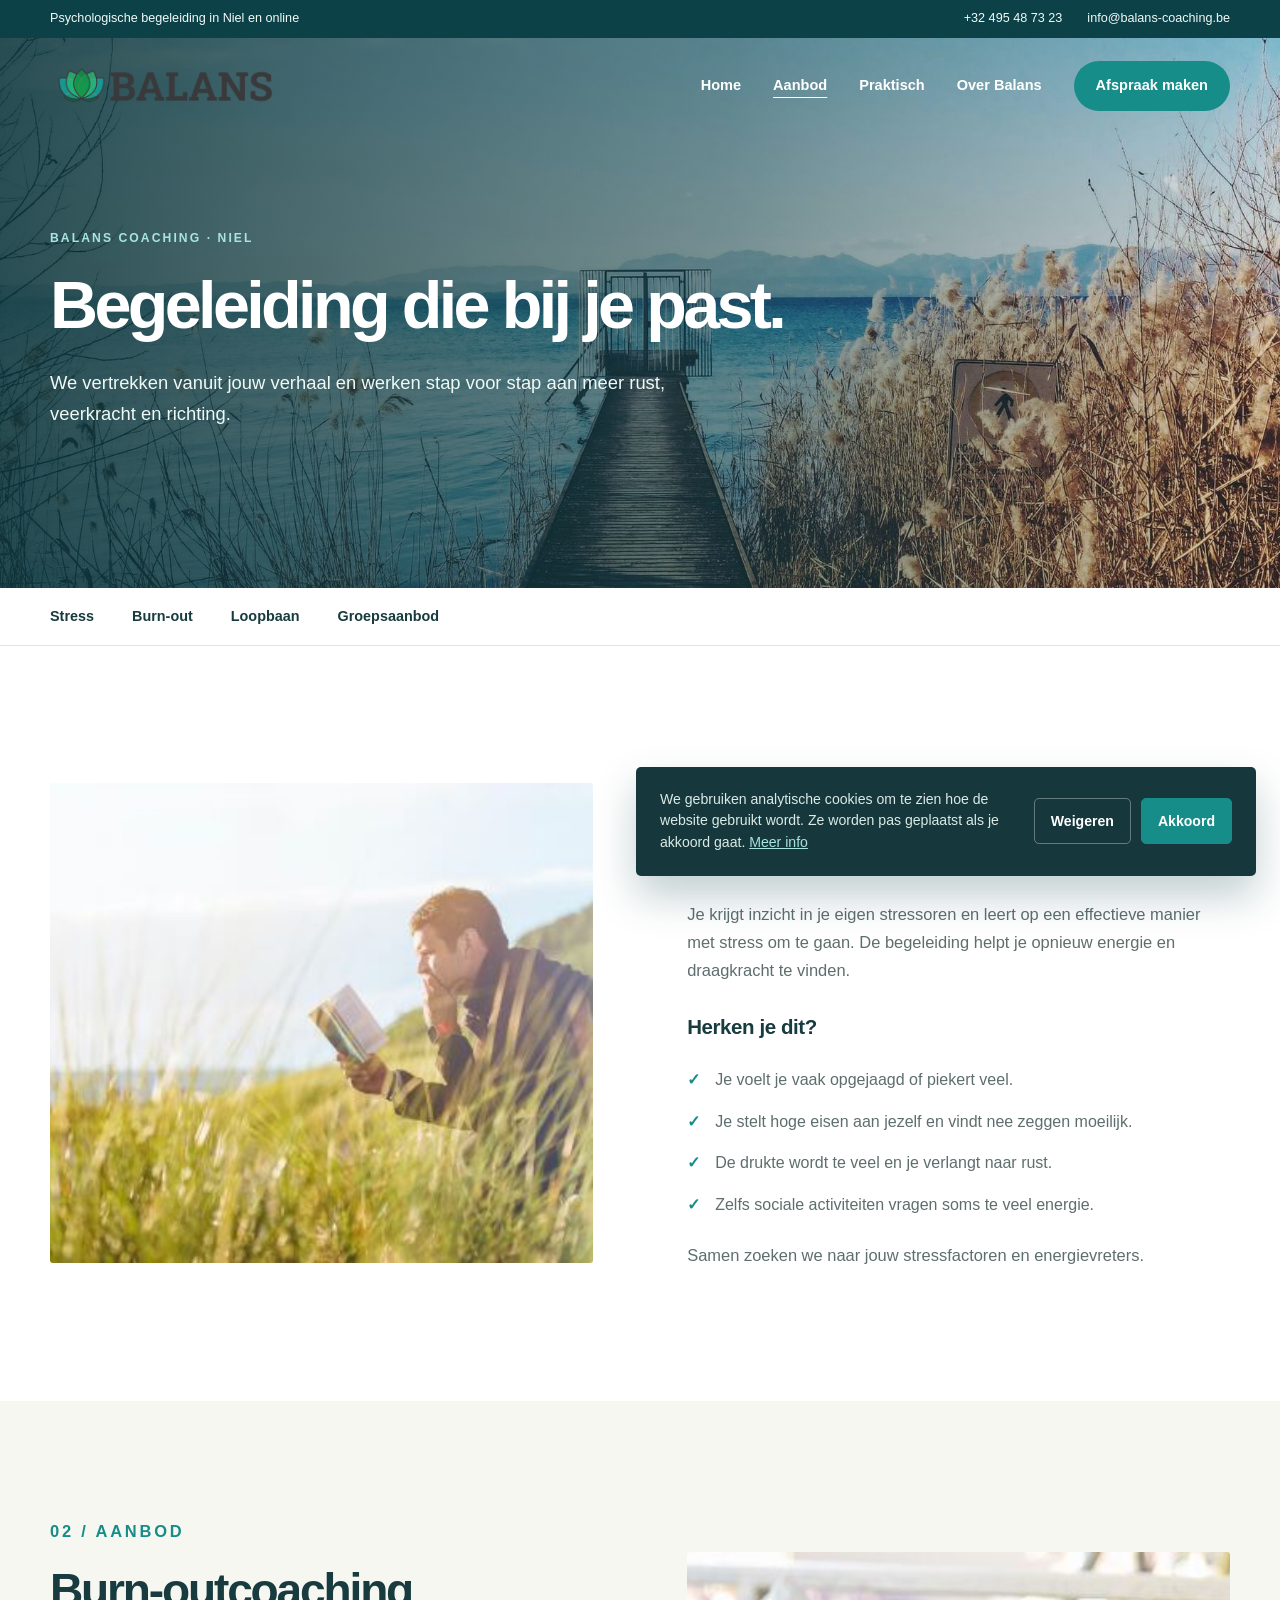
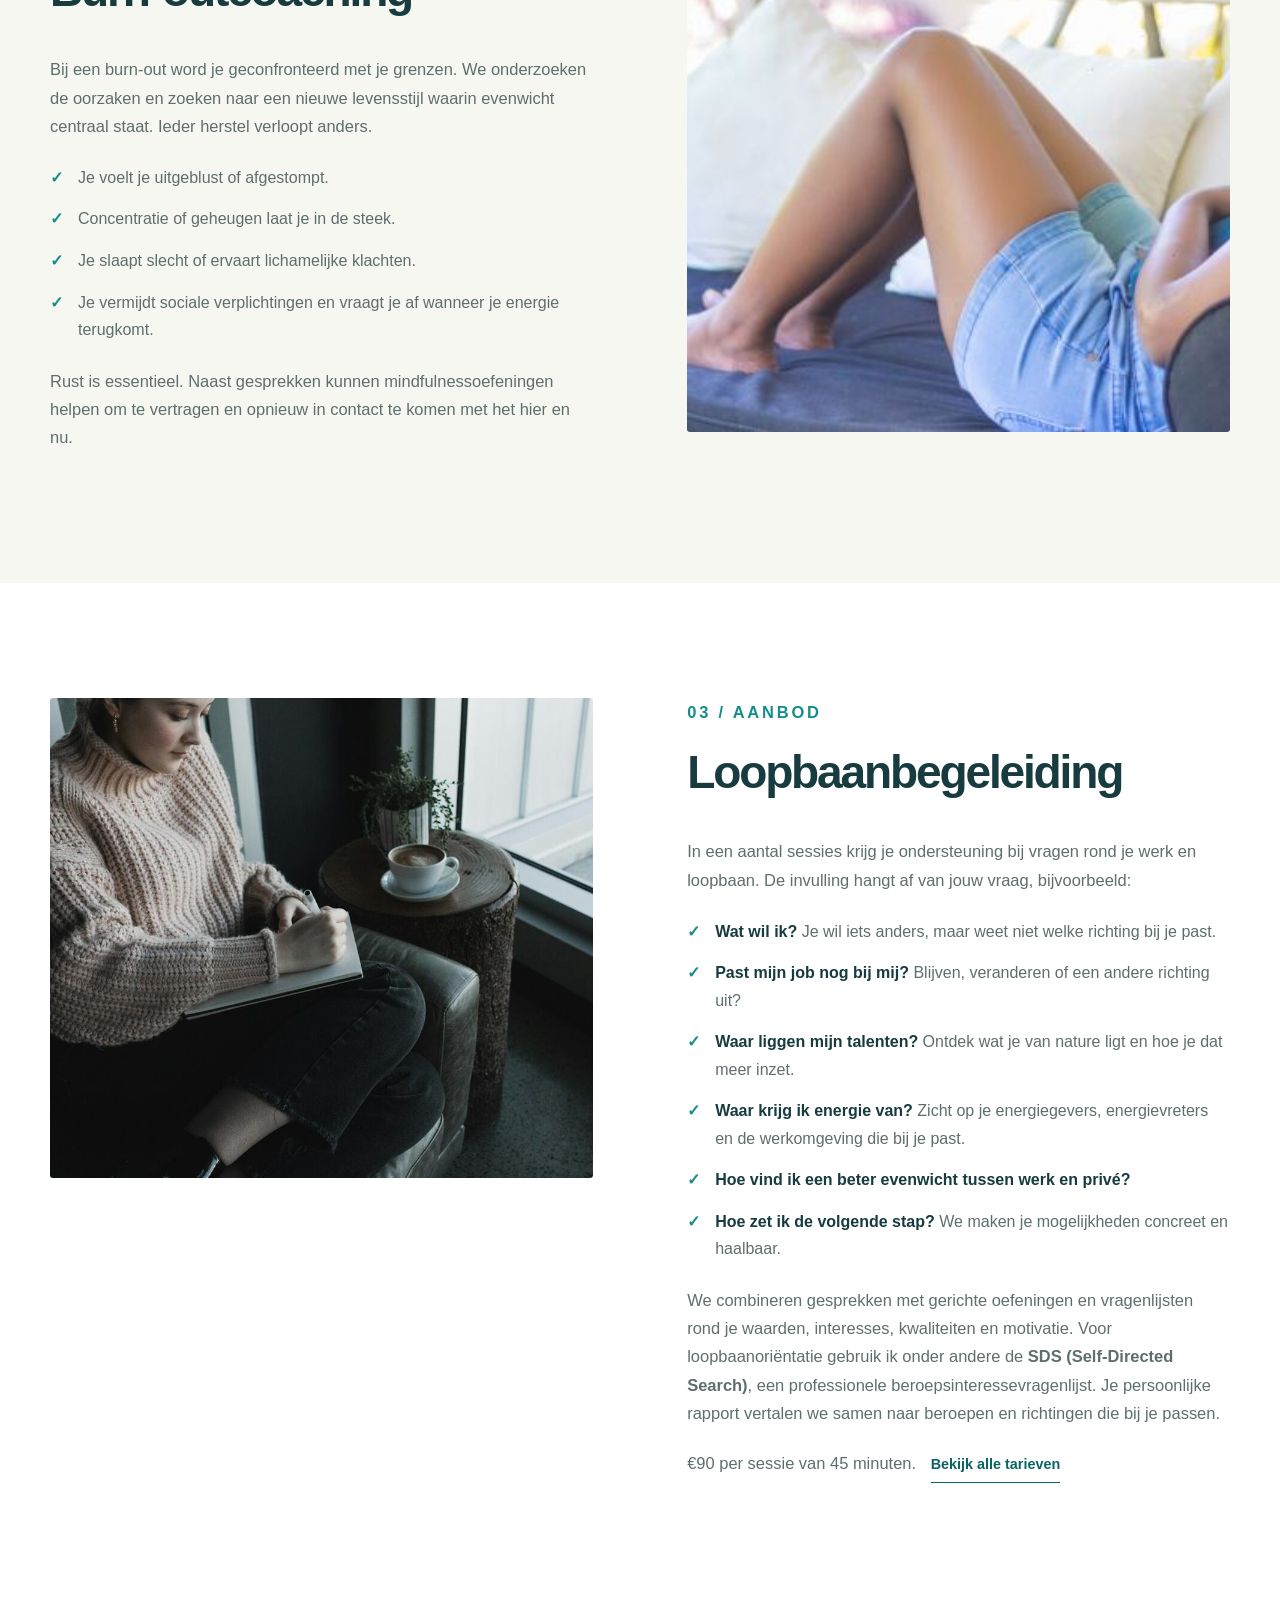
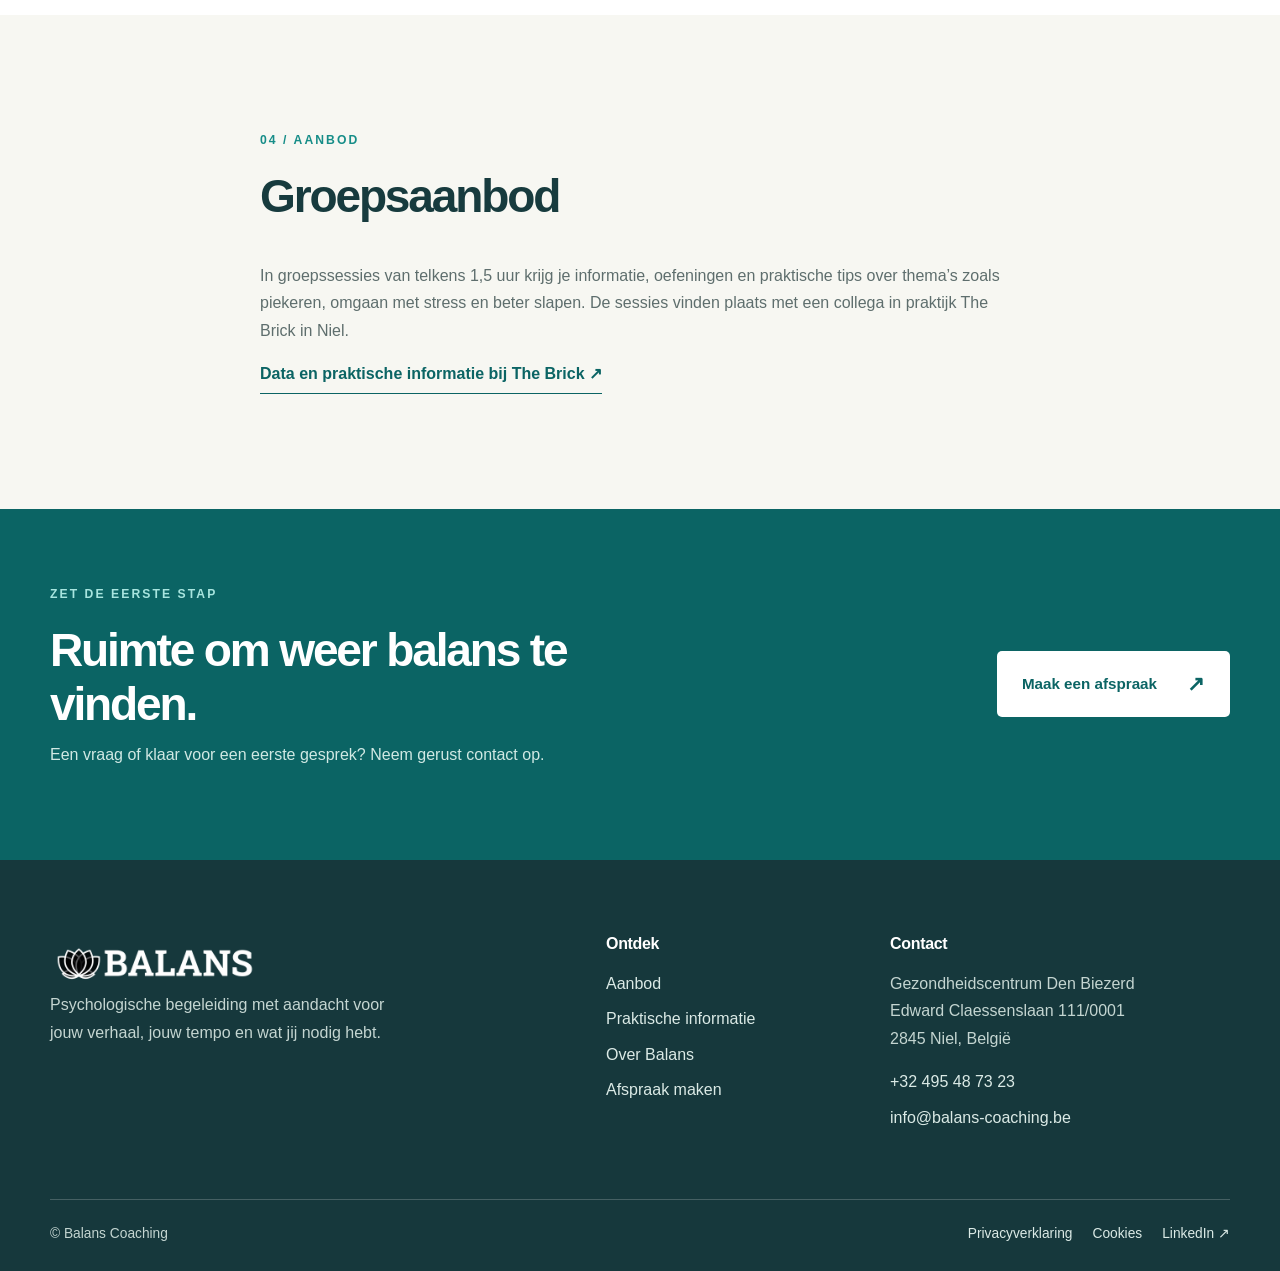
==== commit 20eb4bc5: "Verwerk tweede feedbackronde Sandy - Loopbaanbegeleiding ingekort, nieuwe foto (Unsplash, Alexandra " ====
--- a/aanbod/index.html
+++ b/aanbod/index.html
@@ -1,9 +1,9 @@
-<!doctype html><html lang="nl-BE"><head><meta charset="utf-8"><meta name="viewport" content="width=device-width,initial-scale=1"><meta name="robots" content="noindex,follow"><meta name="description" content="Begeleiding voor stress, burn-out, loopbaanvragen en groepssessies bij Balans Coaching."><meta name="theme-color" content="#0b4147"><title>Stress-, burn-out- en loopbaanbegeleiding in Niel | Balans Coaching</title><link rel="canonical" href="https://balans-coaching.be/aanbod/"><meta property="og:type" content="website"><meta property="og:locale" content="nl_BE"><meta property="og:site_name" content="Balans Coaching"><meta property="og:title" content="Stress-, burn-out- en loopbaanbegeleiding in Niel | Balans Coaching"><meta property="og:description" content="Begeleiding voor stress, burn-out, loopbaanvragen en groepssessies bij Balans Coaching."><meta property="og:url" content="https://balans-coaching.be/aanbod/"><meta property="og:image" content="https://balans-coaching.be/assets/og-image.jpg"><meta property="og:image:width" content="1200"><meta property="og:image:height" content="630"><meta name="twitter:card" content="summary_large_image"><link rel="stylesheet" href="../assets/style.css?v=20261022b"><link rel="icon" href="../assets/logo.png"></head><body class="interior">
+<!doctype html><html lang="nl-BE"><head><meta charset="utf-8"><meta name="viewport" content="width=device-width,initial-scale=1"><meta name="robots" content="noindex,follow"><meta name="description" content="Begeleiding voor stress, burn-out, loopbaanvragen en groepssessies bij Balans Coaching."><meta name="theme-color" content="#0b4147"><title>Stress-, burn-out- en loopbaanbegeleiding in Niel | Balans Coaching</title><link rel="canonical" href="https://balans-coaching.be/aanbod/"><meta property="og:type" content="website"><meta property="og:locale" content="nl_BE"><meta property="og:site_name" content="Balans Coaching"><meta property="og:title" content="Stress-, burn-out- en loopbaanbegeleiding in Niel | Balans Coaching"><meta property="og:description" content="Begeleiding voor stress, burn-out, loopbaanvragen en groepssessies bij Balans Coaching."><meta property="og:url" content="https://balans-coaching.be/aanbod/"><meta property="og:image" content="https://balans-coaching.be/assets/og-image.jpg"><meta property="og:image:width" content="1200"><meta property="og:image:height" content="630"><meta name="twitter:card" content="summary_large_image"><link rel="stylesheet" href="../assets/style.css?v=20261022d"><link rel="icon" type="image/png" href="../assets/favicon.png"><link rel="apple-touch-icon" href="../assets/apple-touch-icon.png"></head><body class="interior">
 <a class="skip" href="#main">Ga naar inhoud</a><div class="topbar"><div class="container topbar-inner"><span>Psychologische begeleiding in Niel en online</span><div><a href="tel:+32495487323">+32 495 48 73 23</a><a href="mailto:info@balans-coaching.be">info@balans-coaching.be</a></div></div></div>
 <header class="site-header"><div class="container header-inner"><a class="brand" href="../" aria-label="Balans Coaching, naar home"><img src="../assets/logo.png" alt="Balans"></a><button class="menu-button" type="button" aria-label="Menu openen" aria-expanded="false" aria-controls="menu"><span></span><span></span><span></span></button><nav id="menu" aria-label="Hoofdnavigatie"><a href="../">Home</a><a href="../aanbod/" aria-current="page">Aanbod</a><a href="../praktisch/">Praktisch</a><a href="../over-balans/">Over Balans</a><a class="nav-cta" href="../contact/">Afspraak maken</a></nav></div></header>
 <main id="main"><section class="hero page-hero" style="background-image:url('../assets/hero-aanbod.jpg')"><div class="hero-shade"></div><div class="container hero-content"><p class="eyebrow light">Balans Coaching · Niel</p><h1>Begeleiding die bij je past.</h1><p class="hero-sub">We vertrekken vanuit jouw verhaal en werken stap voor stap aan meer rust, veerkracht en richting.</p></div></section><nav class="anchor-nav" aria-label="Op deze pagina"><div class="container"><a href="#stress">Stress</a><a href="#burnout">Burn-out</a><a href="#loopbaan">Loopbaan</a><a href="#groep">Groepsaanbod</a></div></nav>
 <section class="section" id="stress"><div class="container split"><div class="image-frame"><img src="../assets/stress.jpg" alt="Rustige plek in de natuur" loading="lazy"></div><div class="split-copy"><p class="eyebrow">01 / Aanbod</p><h2>Stress</h2><p>Je krijgt inzicht in je eigen stressoren en leert op een effectieve manier met stress om te gaan. De begeleiding helpt je opnieuw energie en draagkracht te vinden.</p><h3>Herken je dit?</h3><ul class="check-list"><li>Je voelt je vaak opgejaagd of piekert veel.</li><li>Je stelt hoge eisen aan jezelf en vindt nee zeggen moeilijk.</li><li>De drukte wordt te veel en je verlangt naar rust.</li><li>Zelfs sociale activiteiten vragen soms te veel energie.</li></ul><p>Samen zoeken we naar jouw stressfactoren en energievreters.</p></div></div></section>
 <section class="section soft" id="burnout"><div class="container split reverse"><div class="image-frame"><img src="../assets/burnout.jpg" alt="Moment van rust" loading="lazy"></div><div class="split-copy"><p class="eyebrow">02 / Aanbod</p><h2>Burn-outcoaching</h2><p>Bij een burn-out word je geconfronteerd met je grenzen. We onderzoeken de oorzaken en zoeken naar een nieuwe levensstijl waarin evenwicht centraal staat. Ieder herstel verloopt anders.</p><ul class="check-list"><li>Je voelt je uitgeblust of afgestompt.</li><li>Concentratie of geheugen laat je in de steek.</li><li>Je slaapt slecht of ervaart lichamelijke klachten.</li><li>Je vermijdt sociale verplichtingen en vraagt je af wanneer je energie terugkomt.</li></ul><p>Rust is essentieel. Naast gesprekken kunnen mindfulnessoefeningen helpen om te vertragen en opnieuw in contact te komen met het hier en nu.</p></div></div></section>
-<section class="section" id="loopbaan"><div class="container split"><div class="image-frame"><img src="../assets/career.jpg" alt="Persoon denkt na over haar loopbaan" loading="lazy"></div><div class="split-copy"><p class="eyebrow">03 / Aanbod</p><h2>Loopbaanbegeleiding</h2><p>Een traject waarbij je via een aantal sessies ondersteuning krijgt bij vragen rond je werk en loopbaan. Wil je een andere richting uit of ben je op zoek naar een beter evenwicht tussen werk en privé? Een loopbaancoachingstraject kan op verschillende manieren invulling krijgen, afhankelijk van je vraag:</p><ul class="check-list"><li><strong>Wat wil ik?</strong> Je wil iets anders doen, maar je weet niet goed wat of welke richting bij je past. Samen brengen we in kaart wat voor jou belangrijk is en waar je interesses en mogelijkheden liggen.</li><li><strong>Twijfels over je werk.</strong> Past mijn huidige job nog bij mij? Wil ik blijven, veranderen of een andere richting uit? Je krijgt meer zicht op jouw kwaliteiten, interesses, motivatie en mogelijkheden op de arbeidsmarkt.</li><li><strong>Waar liggen mijn talenten en kwaliteiten?</strong> Je ontdekt waar je goed in bent, wat je van nature ligt en hoe je deze kwaliteiten meer kunt inzetten in je werk.</li><li><strong>Wat maakt me gelukkig op het werk? Waar krijg ik energie van?</strong> Je krijgt meer zicht op jouw energiegevers en energievreters en ontdekt welke werkomgeving en manier van werken beter bij jou passen.</li><li><strong>Hoe kan ik een beter evenwicht vinden tussen mijn werk en mijn privéleven?</strong> We bekijken wat energie vraagt, waar je grenzen liggen en wat je nodig hebt om werk en privé beter op elkaar af te stemmen.</li><li><strong>Hoe zet ik de volgende stap?</strong> Je hebt misschien al een idee van wat je wil, maar weet niet goed hoe je eraan begint. We maken je mogelijkheden concreter en bekijken welke stappen haalbaar zijn.</li></ul><h3>Hoe werken we?</h3><p>Tijdens het traject combineren we gesprekken met gerichte oefeningen en vragenlijsten, afgestemd op jouw loopbaanvraag. We staan onder andere stil bij jouw waarden, interesses, kwaliteiten, motivatie, energiegevers en werkvoorkeuren. Zo krijg je meer inzicht in jezelf, in wat voor jou belangrijk is in je werk en in wat je nodig hebt om je goed te voelen in je loopbaan.</p><div class="notice"><strong>Loopbaanoriëntatie met de SDS.</strong> Gaat je vraag specifiek over loopbaanoriëntatie en wil je ontdekken welke beroepen of loopbaanrichtingen bij je passen? Dan maak ik onder andere gebruik van de SDS (Self-Directed Search), een professionele beroepsinteressevragenlijst. De vragenlijst brengt jouw interesses en persoonlijk beroepsprofiel in kaart en geeft zicht op werkomgevingen en beroepen die hierbij aansluiten. Je ontvangt hiervan een persoonlijk rapport, dat we samen bespreken en vertalen naar mogelijke beroepen en loopbaanrichtingen.</div><p class="small-note">€90 per sessie van 45 minuten. <a class="text-link" href="../praktisch/">Bekijk alle tarieven</a></p></div></div></section>
+<section class="section" id="loopbaan"><div class="container split"><div class="image-frame"><img src="../assets/career.jpg" alt="Vrouw noteert haar gedachten in een notitieboek" loading="lazy"></div><div class="split-copy"><p class="eyebrow">03 / Aanbod</p><h2>Loopbaanbegeleiding</h2><p>In een aantal sessies krijg je ondersteuning bij vragen rond je werk en loopbaan. De invulling hangt af van jouw vraag, bijvoorbeeld:</p><ul class="check-list"><li><strong>Wat wil ik?</strong> Je wil iets anders, maar weet niet welke richting bij je past.</li><li><strong>Past mijn job nog bij mij?</strong> Blijven, veranderen of een andere richting uit?</li><li><strong>Waar liggen mijn talenten?</strong> Ontdek wat je van nature ligt en hoe je dat meer inzet.</li><li><strong>Waar krijg ik energie van?</strong> Zicht op je energiegevers, energievreters en de werkomgeving die bij je past.</li><li><strong>Hoe vind ik een beter evenwicht tussen werk en privé?</strong></li><li><strong>Hoe zet ik de volgende stap?</strong> We maken je mogelijkheden concreet en haalbaar.</li></ul><p>We combineren gesprekken met gerichte oefeningen en vragenlijsten rond je waarden, interesses, kwaliteiten en motivatie. Voor loopbaanoriëntatie gebruik ik onder andere de <strong>SDS (Self-Directed Search)</strong>, een professionele beroepsinteressevragenlijst. Je persoonlijke rapport vertalen we samen naar beroepen en richtingen die bij je passen.</p><p class="small-note">€90 per sessie van 45 minuten. <a class="text-link" href="../praktisch/">Bekijk alle tarieven</a></p></div></div></section>
 <section class="section soft" id="groep"><div class="container narrow"><p class="eyebrow">04 / Aanbod</p><h2>Groepsaanbod</h2><p>In groepssessies van telkens 1,5 uur krijg je informatie, oefeningen en praktische tips over thema’s zoals piekeren, omgaan met stress en beter slapen. De sessies vinden plaats met een collega in praktijk The Brick in Niel.</p><a class="text-link" href="https://www.thebrickniel.com/groepstraining" target="_blank" rel="noopener noreferrer">Data en praktische informatie bij The Brick ↗</a></div></section></main><section class="closing"><div class="container closing-inner"><div><p class="eyebrow light">Zet de eerste stap</p><h2>Ruimte om weer balans te vinden.</h2><p>Een vraag of klaar voor een eerste gesprek? Neem gerust contact op.</p></div><a class="button" href="../contact/">Maak een afspraak<span aria-hidden="true">↗</span></a></div></section>
 <footer class="footer"><div class="container footer-grid"><div><a href="../" class="footer-logo"><img src="../assets/logo-white.png" alt="Balans"></a><p>Psychologische begeleiding met aandacht voor jouw verhaal, jouw tempo en wat jij nodig hebt.</p></div><div><h3>Ontdek</h3><a href="../aanbod/">Aanbod</a><a href="../praktisch/">Praktische informatie</a><a href="../over-balans/">Over Balans</a><a href="../contact/">Afspraak maken</a></div><div><h3>Contact</h3><p>Gezondheidscentrum Den Biezerd<br>Edward Claessenslaan 111/0001<br>2845 Niel, België</p><a href="tel:+32495487323">+32 495 48 73 23</a><a href="mailto:info@balans-coaching.be">info@balans-coaching.be</a></div></div><div class="container footer-bottom"><span>© Balans Coaching</span><div><a href="../privacy-policy/">Privacyverklaring</a><a href="#" data-cookie-settings>Cookies</a><a href="https://www.linkedin.com/in/sandy-stevens-arbeidspsycholoog" target="_blank" rel="noopener noreferrer">LinkedIn ↗</a></div></div></footer><script src="../assets/site.js?v=20261022b" defer></script></body></html>
--- a/assets/style.css
+++ b/assets/style.css
@@ -13,4 +13,4 @@
 .home-message .hero-sub{color:#395457}
 .home-message .light-link{color:var(--teal-dark)}
 @media(max-width:700px){.home .site-header .brand{padding:7px 10px}.home-hero{min-height:auto;background-color:#fff;background-size:auto 360px;background-position:center top;background-repeat:no-repeat}.home-hero .hero-content{padding-top:290px;padding-bottom:42px}.home-message{padding:28px 24px 30px}.home-message h1{font-size:clamp(2.5rem,11vw,3.7rem)}.home-message .hero-actions{gap:18px}}
-.check-list li strong{color:var(--ink)}.split-copy .notice{font-size:.95rem;line-height:1.65}.split-copy .small-note{margin-top:22px}.split-copy .small-note .text-link{margin-left:10px;font-size:.9rem}@media (min-width:901px){#loopbaan .split{align-items:start}#loopbaan .image-frame{position:sticky;top:90px}}.cookie-banner{position:fixed;z-index:60;left:24px;right:24px;bottom:24px;max-width:620px;margin-left:auto;background:#16383c;color:#fff;padding:22px 24px;border-radius:5px;box-shadow:0 20px 40px #0b414740;display:flex;gap:22px;align-items:center}.cookie-banner p{color:#dbeae6;font-size:.88rem;line-height:1.55;margin:0}.cookie-banner a{color:#a8e5df}.cookie-banner div{display:flex;gap:10px;flex-shrink:0}.cookie-banner button{font:inherit;font-size:.88rem;font-weight:700;border-radius:5px;padding:10px 16px;cursor:pointer;border:1px solid #ffffff55;background:transparent;color:#fff}.cookie-banner .cookie-accept{background:var(--teal);border-color:var(--teal)}.cookie-banner .cookie-accept:hover{background:#0d7470}@media(max-width:700px){.cookie-banner{left:16px;right:16px;bottom:16px;flex-direction:column;align-items:stretch}.cookie-banner div button{flex:1}}+.check-list li strong{color:var(--ink)}.split-copy .notice{font-size:.95rem;line-height:1.65}.split-copy .small-note{margin-top:22px}.split-copy .small-note .text-link{margin-left:10px;font-size:.9rem}@media (min-width:901px){#loopbaan .split{align-items:start}#loopbaan .image-frame{position:sticky;top:90px}}.cookie-banner{position:fixed;z-index:60;left:24px;right:24px;bottom:24px;max-width:620px;margin-left:auto;background:#16383c;color:#fff;padding:22px 24px;border-radius:5px;box-shadow:0 20px 40px #0b414740;display:flex;gap:22px;align-items:center}.cookie-banner p{color:#dbeae6;font-size:.88rem;line-height:1.55;margin:0}.cookie-banner a{color:#a8e5df}.cookie-banner div{display:flex;gap:10px;flex-shrink:0}.cookie-banner button{font:inherit;font-size:.88rem;font-weight:700;border-radius:5px;padding:10px 16px;cursor:pointer;border:1px solid #ffffff55;background:transparent;color:#fff}.cookie-banner .cookie-accept{background:var(--teal);border-color:var(--teal)}.cookie-banner .cookie-accept:hover{background:#0d7470}@media(max-width:700px){.cookie-banner{left:16px;right:16px;bottom:16px;flex-direction:column;align-items:stretch}.cookie-banner div button{flex:1}}.registration{font-size:.85rem;line-height:1.6;margin:14px 0 0}#loopbaan .image-frame img{object-position:center 15%}
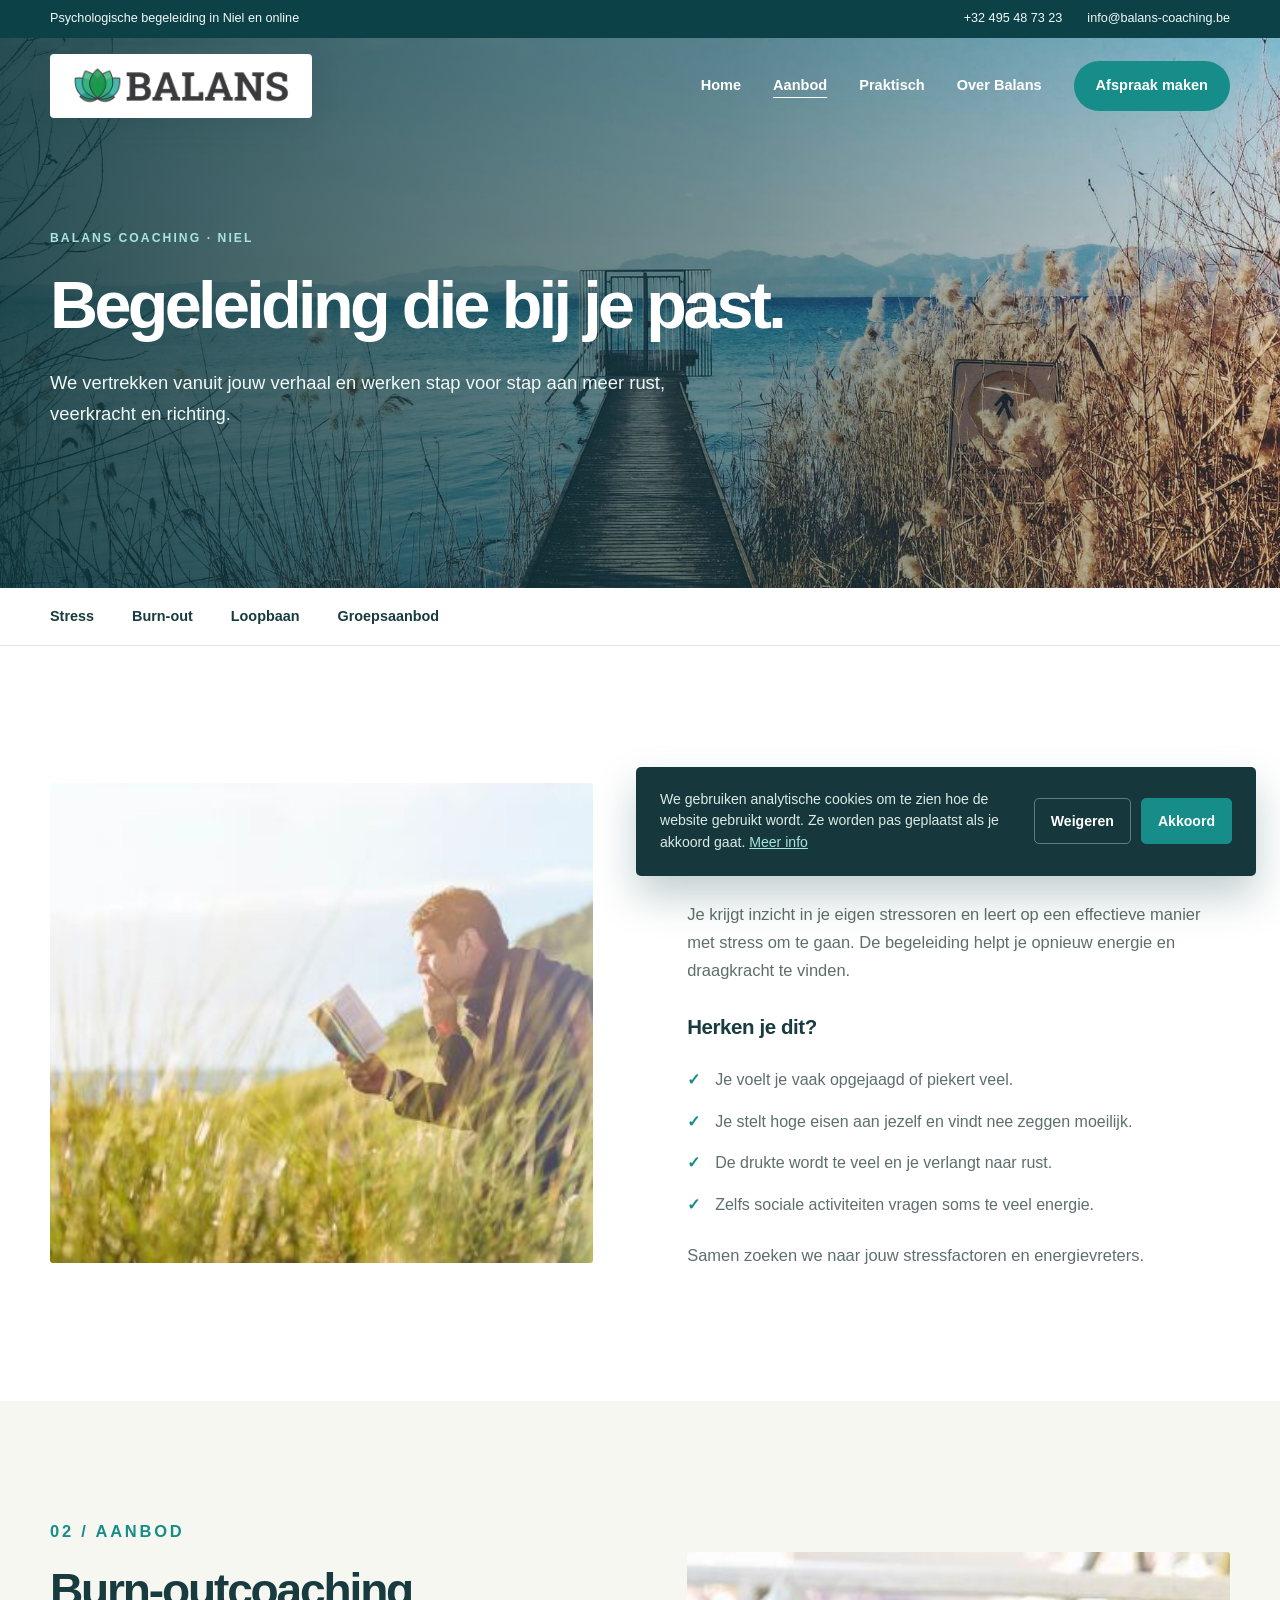
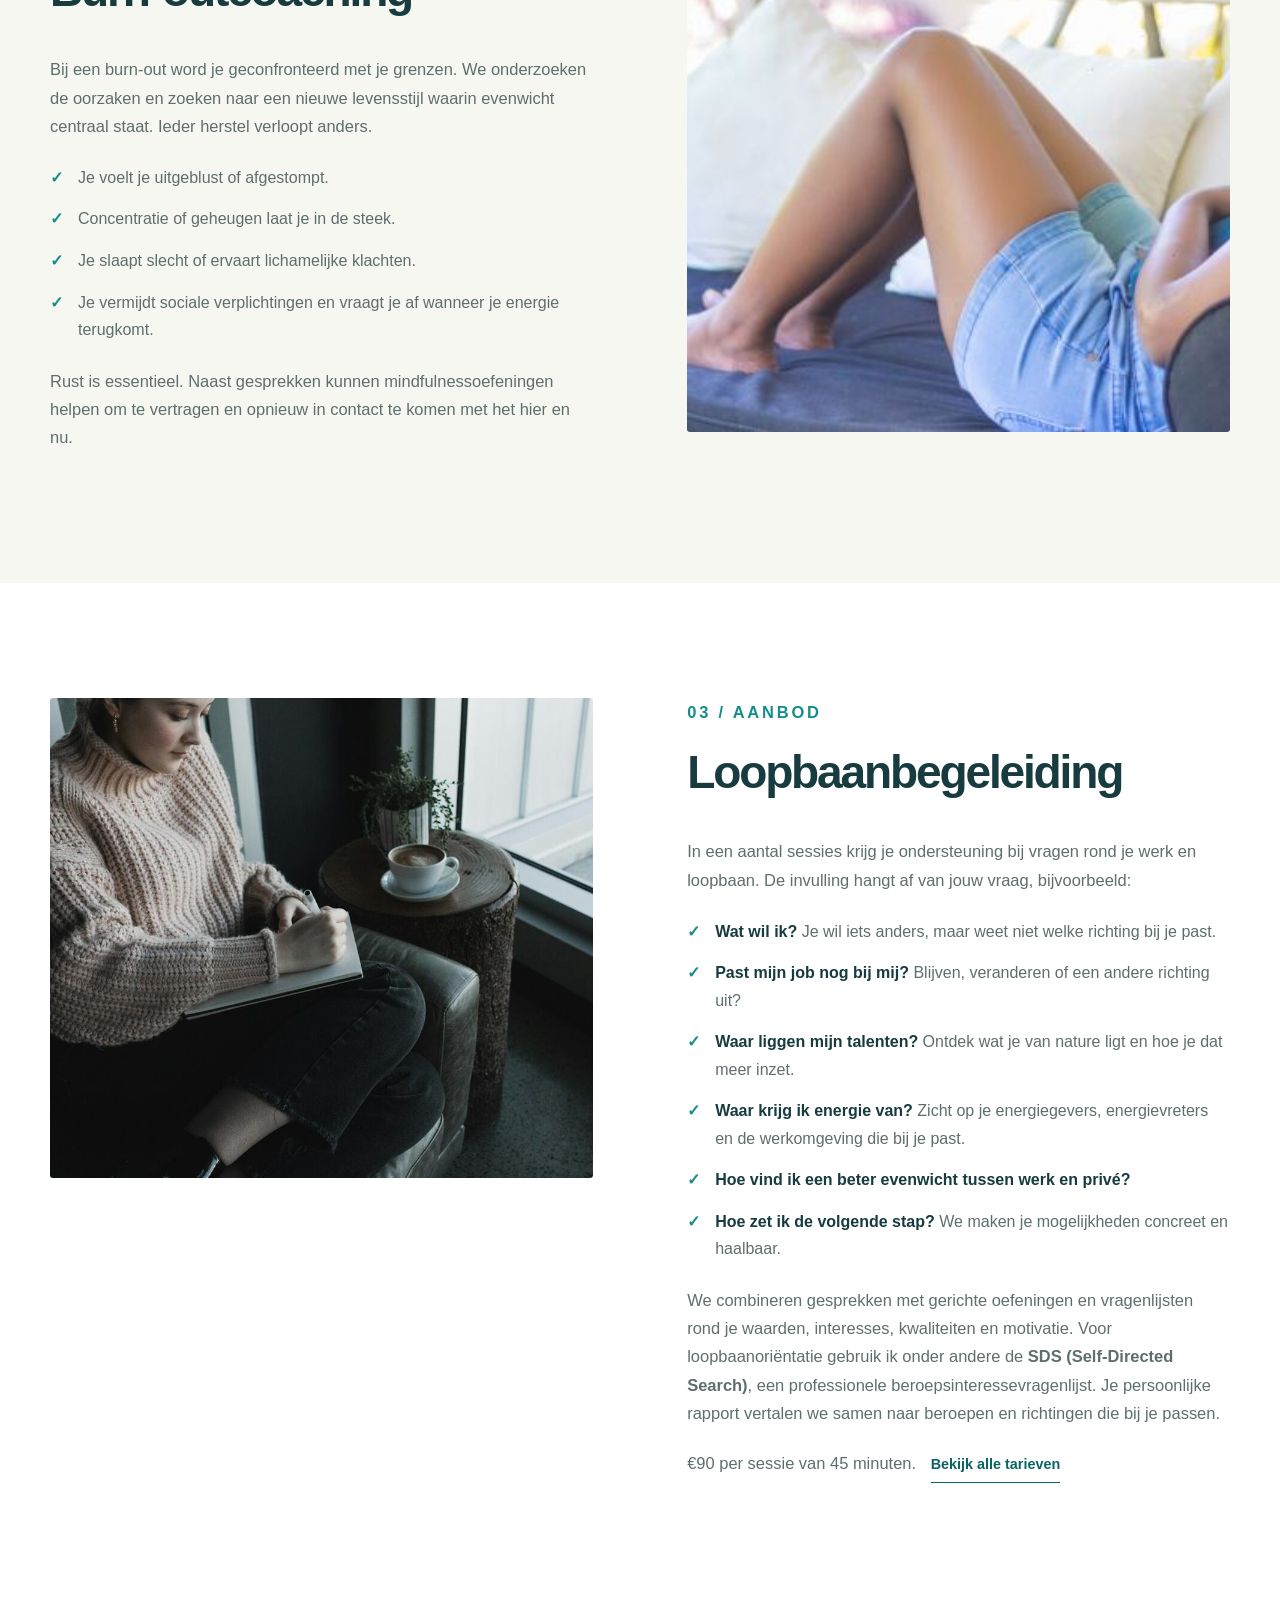
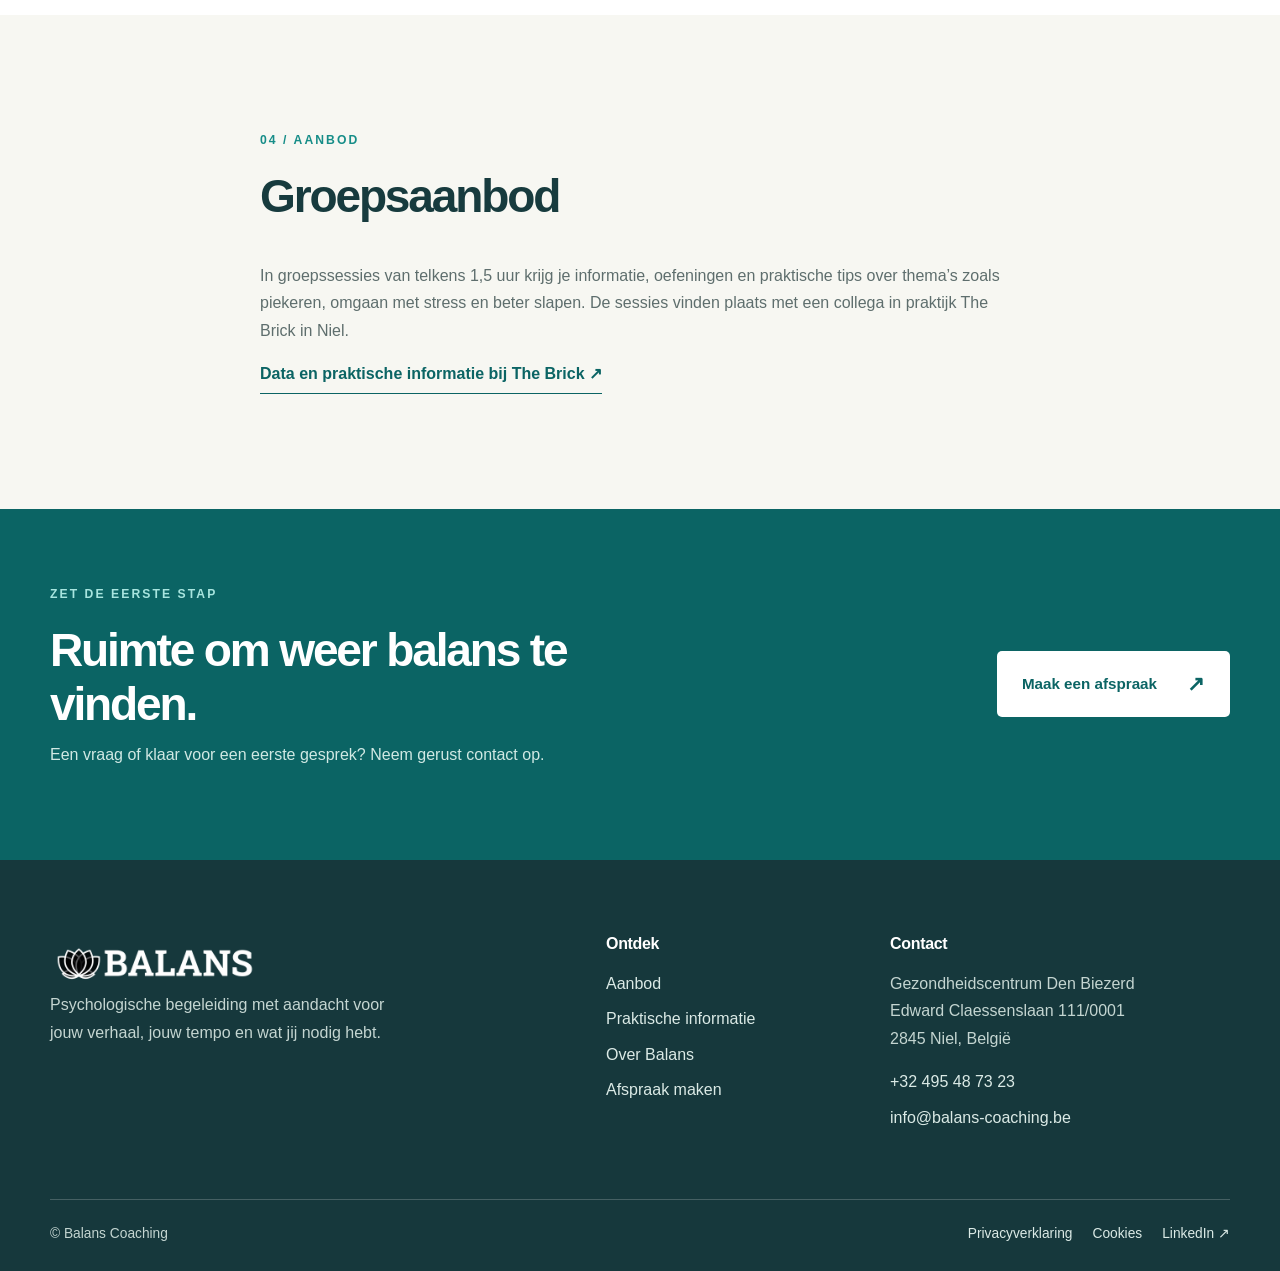
==== commit 62b9e517: "Toon logo in witte box op alle pagina's Co-Authored-By: Claude Opus 5.5 <noreply@anthropic.com>" ====
--- a/aanbod/index.html
+++ b/aanbod/index.html
@@ -1,4 +1,4 @@
-<!doctype html><html lang="nl-BE"><head><meta charset="utf-8"><meta name="viewport" content="width=device-width,initial-scale=1"><meta name="robots" content="noindex,follow"><meta name="description" content="Begeleiding voor stress, burn-out, loopbaanvragen en groepssessies bij Balans Coaching."><meta name="theme-color" content="#0b4147"><title>Stress-, burn-out- en loopbaanbegeleiding in Niel | Balans Coaching</title><link rel="canonical" href="https://balans-coaching.be/aanbod/"><meta property="og:type" content="website"><meta property="og:locale" content="nl_BE"><meta property="og:site_name" content="Balans Coaching"><meta property="og:title" content="Stress-, burn-out- en loopbaanbegeleiding in Niel | Balans Coaching"><meta property="og:description" content="Begeleiding voor stress, burn-out, loopbaanvragen en groepssessies bij Balans Coaching."><meta property="og:url" content="https://balans-coaching.be/aanbod/"><meta property="og:image" content="https://balans-coaching.be/assets/og-image.jpg"><meta property="og:image:width" content="1200"><meta property="og:image:height" content="630"><meta name="twitter:card" content="summary_large_image"><link rel="stylesheet" href="../assets/style.css?v=20261022d"><link rel="icon" type="image/png" href="../assets/favicon.png"><link rel="apple-touch-icon" href="../assets/apple-touch-icon.png"></head><body class="interior">
+<!doctype html><html lang="nl-BE"><head><meta charset="utf-8"><meta name="viewport" content="width=device-width,initial-scale=1"><meta name="robots" content="noindex,follow"><meta name="description" content="Begeleiding voor stress, burn-out, loopbaanvragen en groepssessies bij Balans Coaching."><meta name="theme-color" content="#0b4147"><title>Stress-, burn-out- en loopbaanbegeleiding in Niel | Balans Coaching</title><link rel="canonical" href="https://balans-coaching.be/aanbod/"><meta property="og:type" content="website"><meta property="og:locale" content="nl_BE"><meta property="og:site_name" content="Balans Coaching"><meta property="og:title" content="Stress-, burn-out- en loopbaanbegeleiding in Niel | Balans Coaching"><meta property="og:description" content="Begeleiding voor stress, burn-out, loopbaanvragen en groepssessies bij Balans Coaching."><meta property="og:url" content="https://balans-coaching.be/aanbod/"><meta property="og:image" content="https://balans-coaching.be/assets/og-image.jpg"><meta property="og:image:width" content="1200"><meta property="og:image:height" content="630"><meta name="twitter:card" content="summary_large_image"><link rel="stylesheet" href="../assets/style.css?v=20261022e"><link rel="icon" type="image/png" href="../assets/favicon.png"><link rel="apple-touch-icon" href="../assets/apple-touch-icon.png"></head><body class="interior">
 <a class="skip" href="#main">Ga naar inhoud</a><div class="topbar"><div class="container topbar-inner"><span>Psychologische begeleiding in Niel en online</span><div><a href="tel:+32495487323">+32 495 48 73 23</a><a href="mailto:info@balans-coaching.be">info@balans-coaching.be</a></div></div></div>
 <header class="site-header"><div class="container header-inner"><a class="brand" href="../" aria-label="Balans Coaching, naar home"><img src="../assets/logo.png" alt="Balans"></a><button class="menu-button" type="button" aria-label="Menu openen" aria-expanded="false" aria-controls="menu"><span></span><span></span><span></span></button><nav id="menu" aria-label="Hoofdnavigatie"><a href="../">Home</a><a href="../aanbod/" aria-current="page">Aanbod</a><a href="../praktisch/">Praktisch</a><a href="../over-balans/">Over Balans</a><a class="nav-cta" href="../contact/">Afspraak maken</a></nav></div></header>
 <main id="main"><section class="hero page-hero" style="background-image:url('../assets/hero-aanbod.jpg')"><div class="hero-shade"></div><div class="container hero-content"><p class="eyebrow light">Balans Coaching · Niel</p><h1>Begeleiding die bij je past.</h1><p class="hero-sub">We vertrekken vanuit jouw verhaal en werken stap voor stap aan meer rust, veerkracht en richting.</p></div></section><nav class="anchor-nav" aria-label="Op deze pagina"><div class="container"><a href="#stress">Stress</a><a href="#burnout">Burn-out</a><a href="#loopbaan">Loopbaan</a><a href="#groep">Groepsaanbod</a></div></nav>
--- a/assets/style.css
+++ b/assets/style.css
@@ -4,7 +4,7 @@
 @media(prefers-reduced-motion:reduce){html{scroll-behavior:auto}*{transition:none!important}}
 
 .home-hero .hero-shade{display:none}
-.home .site-header .brand{background:#fff;padding:10px 16px;border-radius:4px;box-shadow:0 8px 30px #143b3b21}
+.site-header .brand{background:#fff;padding:10px 16px;border-radius:4px;box-shadow:0 8px 30px #143b3b21}
 .home-hero .hero-content{padding-top:150px;padding-bottom:65px}
 .home-message{max-width:660px;background:#fff;padding:40px 44px 42px;border-radius:4px;box-shadow:0 20px 60px #153e3e2b}
 .home-message .eyebrow{color:var(--teal-dark)}
@@ -12,5 +12,5 @@
 .home-message h1 em{color:var(--teal-dark)}
 .home-message .hero-sub{color:#395457}
 .home-message .light-link{color:var(--teal-dark)}
-@media(max-width:700px){.home .site-header .brand{padding:7px 10px}.home-hero{min-height:auto;background-color:#fff;background-size:auto 360px;background-position:center top;background-repeat:no-repeat}.home-hero .hero-content{padding-top:290px;padding-bottom:42px}.home-message{padding:28px 24px 30px}.home-message h1{font-size:clamp(2.5rem,11vw,3.7rem)}.home-message .hero-actions{gap:18px}}
+@media(max-width:700px){.site-header .brand{padding:7px 10px}.home-hero{min-height:auto;background-color:#fff;background-size:auto 360px;background-position:center top;background-repeat:no-repeat}.home-hero .hero-content{padding-top:290px;padding-bottom:42px}.home-message{padding:28px 24px 30px}.home-message h1{font-size:clamp(2.5rem,11vw,3.7rem)}.home-message .hero-actions{gap:18px}}
 .check-list li strong{color:var(--ink)}.split-copy .notice{font-size:.95rem;line-height:1.65}.split-copy .small-note{margin-top:22px}.split-copy .small-note .text-link{margin-left:10px;font-size:.9rem}@media (min-width:901px){#loopbaan .split{align-items:start}#loopbaan .image-frame{position:sticky;top:90px}}.cookie-banner{position:fixed;z-index:60;left:24px;right:24px;bottom:24px;max-width:620px;margin-left:auto;background:#16383c;color:#fff;padding:22px 24px;border-radius:5px;box-shadow:0 20px 40px #0b414740;display:flex;gap:22px;align-items:center}.cookie-banner p{color:#dbeae6;font-size:.88rem;line-height:1.55;margin:0}.cookie-banner a{color:#a8e5df}.cookie-banner div{display:flex;gap:10px;flex-shrink:0}.cookie-banner button{font:inherit;font-size:.88rem;font-weight:700;border-radius:5px;padding:10px 16px;cursor:pointer;border:1px solid #ffffff55;background:transparent;color:#fff}.cookie-banner .cookie-accept{background:var(--teal);border-color:var(--teal)}.cookie-banner .cookie-accept:hover{background:#0d7470}@media(max-width:700px){.cookie-banner{left:16px;right:16px;bottom:16px;flex-direction:column;align-items:stretch}.cookie-banner div button{flex:1}}.registration{font-size:.85rem;line-height:1.6;margin:14px 0 0}#loopbaan .image-frame img{object-position:center 15%}
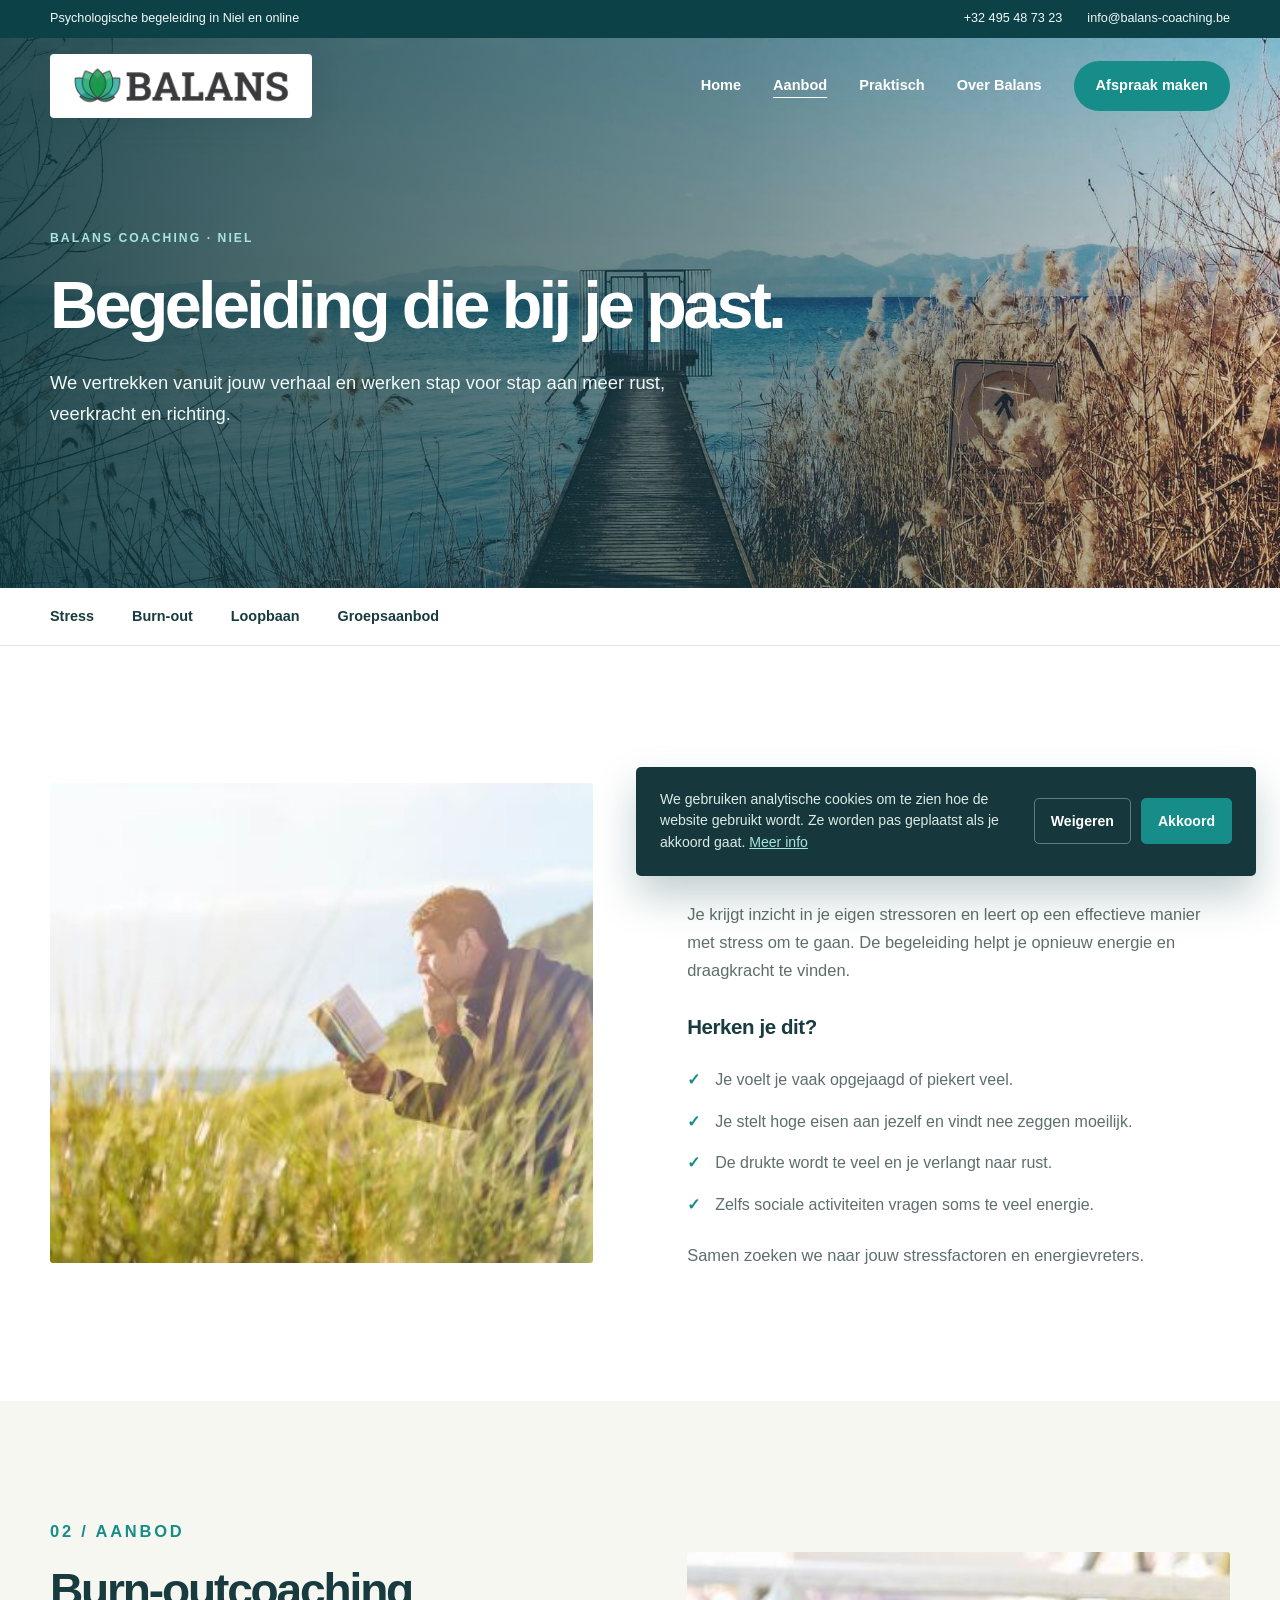
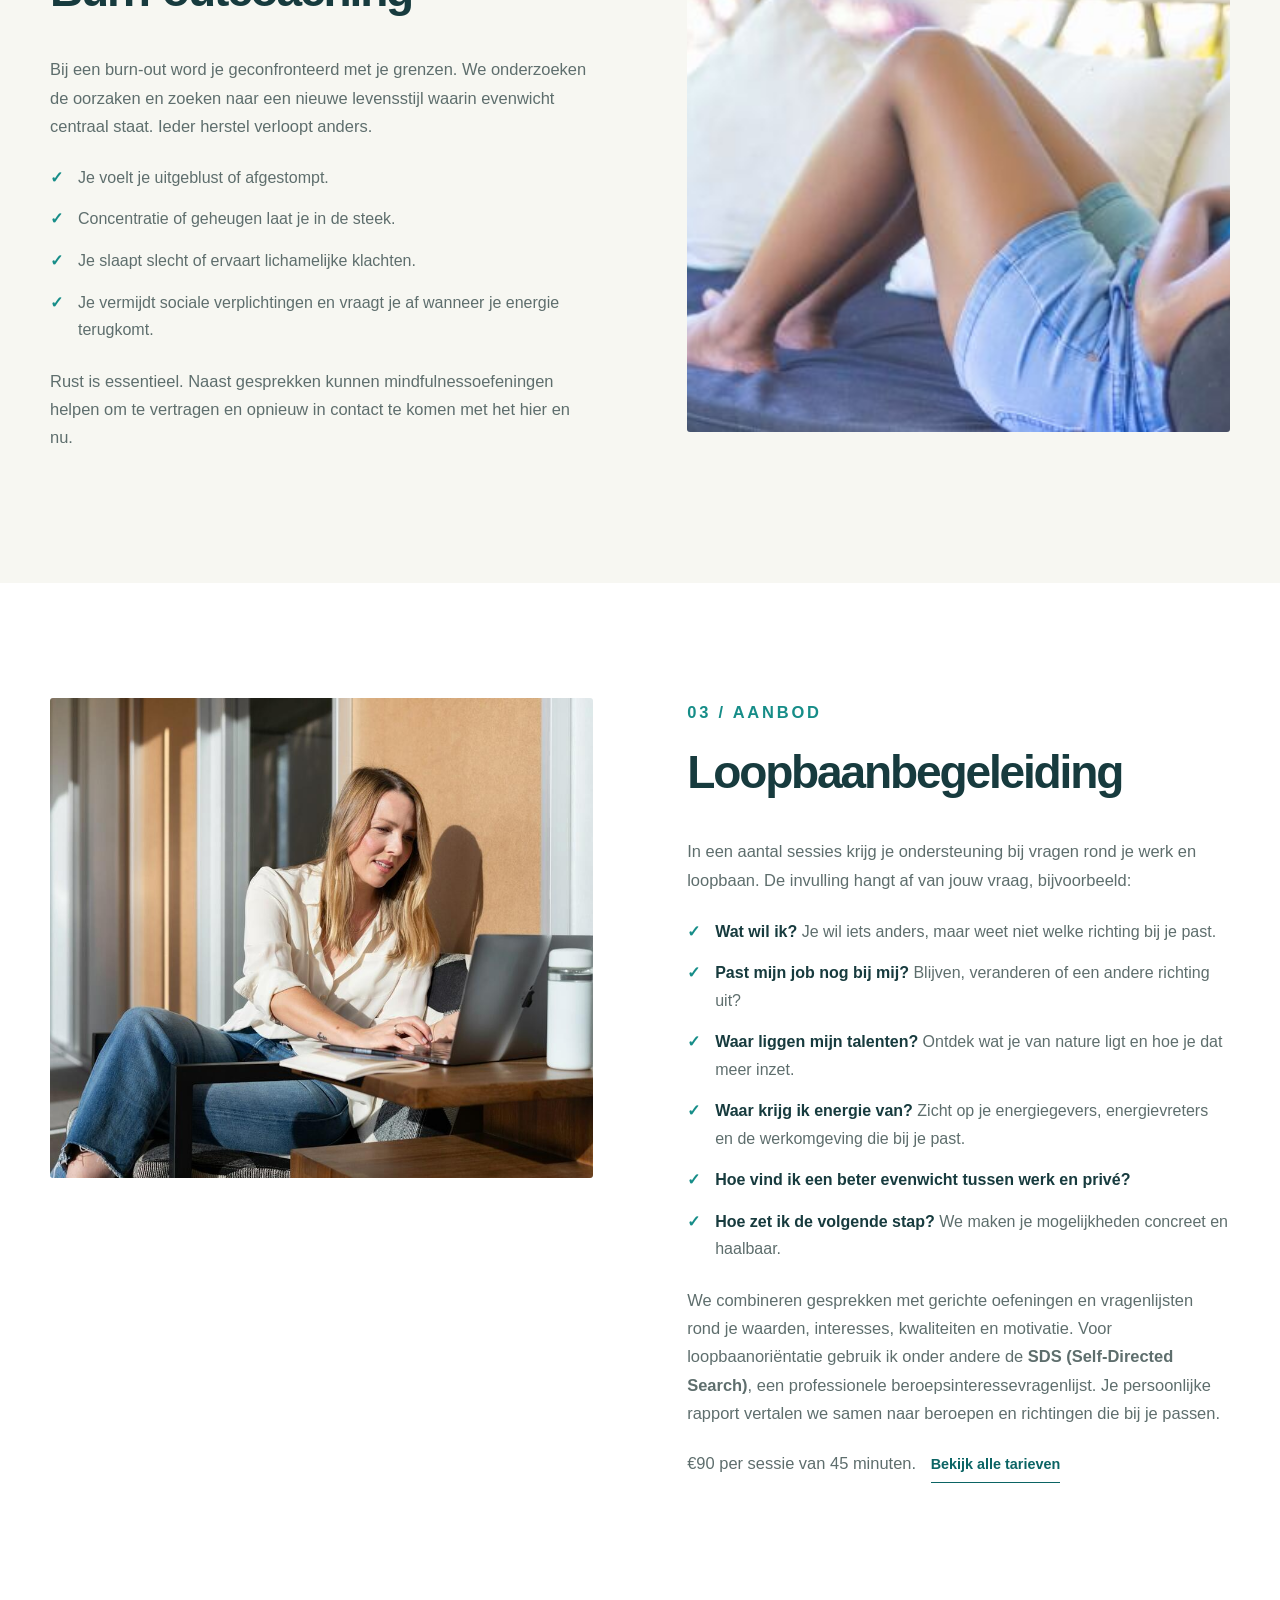
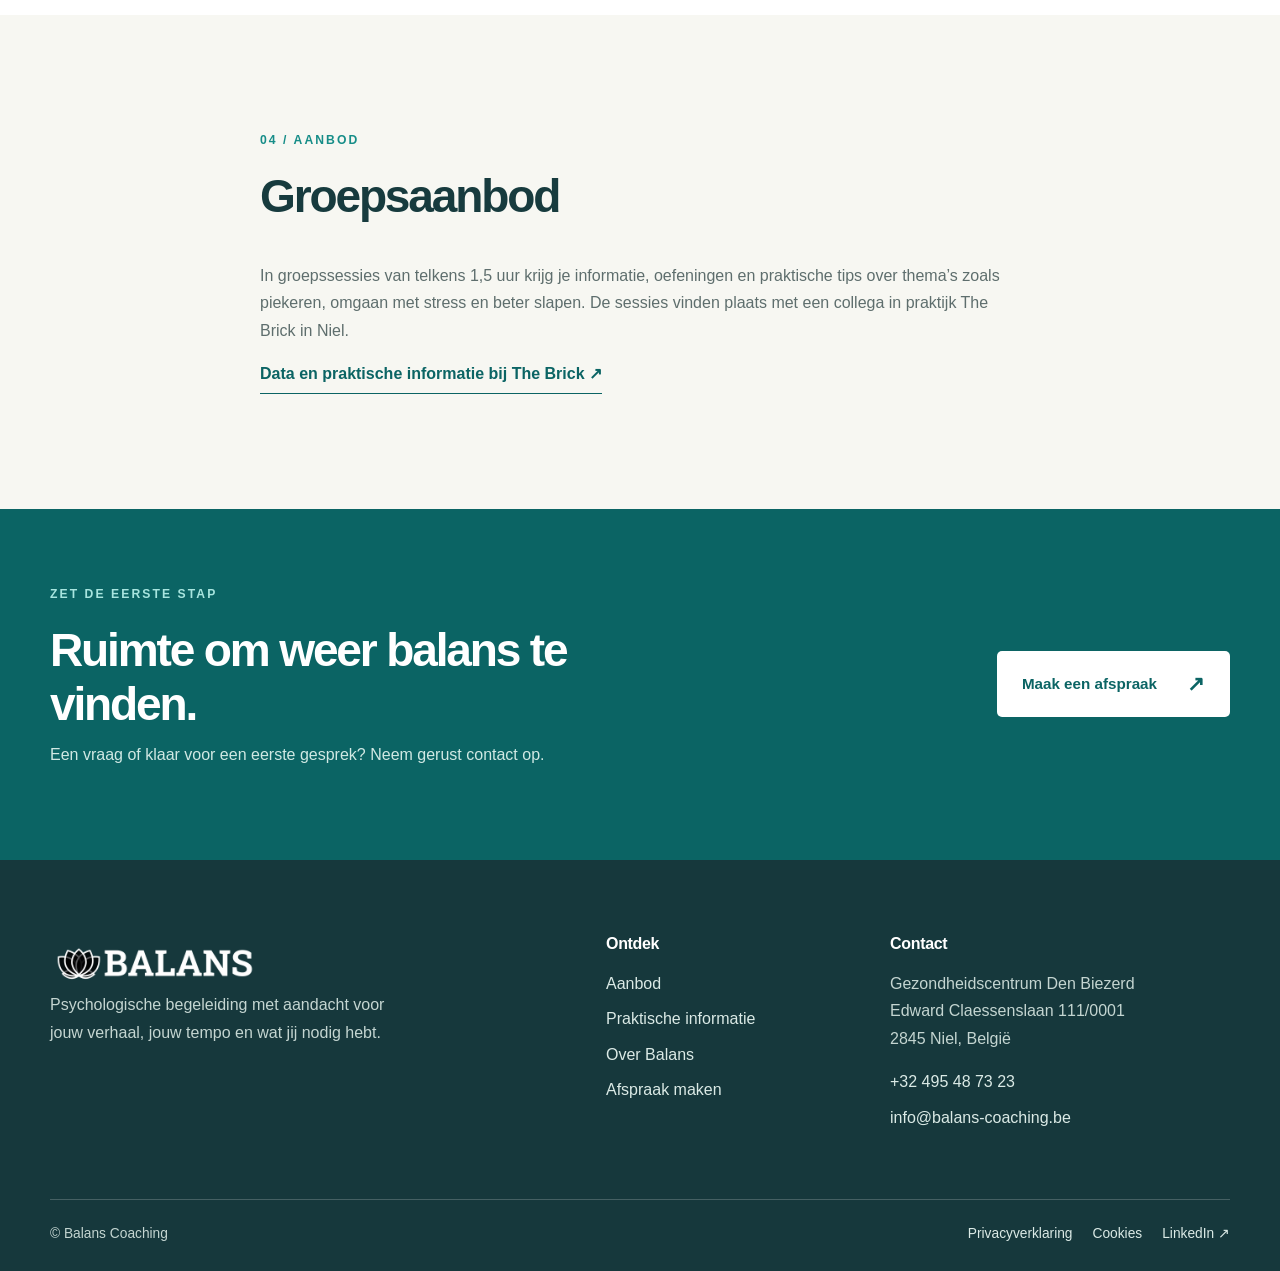
==== commit 0864b76e: "Lichtere loopbaanfoto, portret boven titel, terugbetaling op volle breedte Co-Authored-By: Claude Op" ====
--- a/aanbod/index.html
+++ b/aanbod/index.html
@@ -1,9 +1,9 @@
-<!doctype html><html lang="nl-BE"><head><meta charset="utf-8"><meta name="viewport" content="width=device-width,initial-scale=1"><meta name="robots" content="noindex,follow"><meta name="description" content="Begeleiding voor stress, burn-out, loopbaanvragen en groepssessies bij Balans Coaching."><meta name="theme-color" content="#0b4147"><title>Stress-, burn-out- en loopbaanbegeleiding in Niel | Balans Coaching</title><link rel="canonical" href="https://balans-coaching.be/aanbod/"><meta property="og:type" content="website"><meta property="og:locale" content="nl_BE"><meta property="og:site_name" content="Balans Coaching"><meta property="og:title" content="Stress-, burn-out- en loopbaanbegeleiding in Niel | Balans Coaching"><meta property="og:description" content="Begeleiding voor stress, burn-out, loopbaanvragen en groepssessies bij Balans Coaching."><meta property="og:url" content="https://balans-coaching.be/aanbod/"><meta property="og:image" content="https://balans-coaching.be/assets/og-image.jpg"><meta property="og:image:width" content="1200"><meta property="og:image:height" content="630"><meta name="twitter:card" content="summary_large_image"><link rel="stylesheet" href="../assets/style.css?v=20261022e"><link rel="icon" type="image/png" href="../assets/favicon.png"><link rel="apple-touch-icon" href="../assets/apple-touch-icon.png"></head><body class="interior">
+<!doctype html><html lang="nl-BE"><head><meta charset="utf-8"><meta name="viewport" content="width=device-width,initial-scale=1"><meta name="robots" content="noindex,follow"><meta name="description" content="Begeleiding voor stress, burn-out, loopbaanvragen en groepssessies bij Balans Coaching."><meta name="theme-color" content="#0b4147"><title>Stress-, burn-out- en loopbaanbegeleiding in Niel | Balans Coaching</title><link rel="canonical" href="https://balans-coaching.be/aanbod/"><meta property="og:type" content="website"><meta property="og:locale" content="nl_BE"><meta property="og:site_name" content="Balans Coaching"><meta property="og:title" content="Stress-, burn-out- en loopbaanbegeleiding in Niel | Balans Coaching"><meta property="og:description" content="Begeleiding voor stress, burn-out, loopbaanvragen en groepssessies bij Balans Coaching."><meta property="og:url" content="https://balans-coaching.be/aanbod/"><meta property="og:image" content="https://balans-coaching.be/assets/og-image.jpg"><meta property="og:image:width" content="1200"><meta property="og:image:height" content="630"><meta name="twitter:card" content="summary_large_image"><link rel="stylesheet" href="../assets/style.css?v=20261022f"><link rel="icon" type="image/png" href="../assets/favicon.png"><link rel="apple-touch-icon" href="../assets/apple-touch-icon.png"></head><body class="interior">
 <a class="skip" href="#main">Ga naar inhoud</a><div class="topbar"><div class="container topbar-inner"><span>Psychologische begeleiding in Niel en online</span><div><a href="tel:+32495487323">+32 495 48 73 23</a><a href="mailto:info@balans-coaching.be">info@balans-coaching.be</a></div></div></div>
 <header class="site-header"><div class="container header-inner"><a class="brand" href="../" aria-label="Balans Coaching, naar home"><img src="../assets/logo.png" alt="Balans"></a><button class="menu-button" type="button" aria-label="Menu openen" aria-expanded="false" aria-controls="menu"><span></span><span></span><span></span></button><nav id="menu" aria-label="Hoofdnavigatie"><a href="../">Home</a><a href="../aanbod/" aria-current="page">Aanbod</a><a href="../praktisch/">Praktisch</a><a href="../over-balans/">Over Balans</a><a class="nav-cta" href="../contact/">Afspraak maken</a></nav></div></header>
 <main id="main"><section class="hero page-hero" style="background-image:url('../assets/hero-aanbod.jpg')"><div class="hero-shade"></div><div class="container hero-content"><p class="eyebrow light">Balans Coaching · Niel</p><h1>Begeleiding die bij je past.</h1><p class="hero-sub">We vertrekken vanuit jouw verhaal en werken stap voor stap aan meer rust, veerkracht en richting.</p></div></section><nav class="anchor-nav" aria-label="Op deze pagina"><div class="container"><a href="#stress">Stress</a><a href="#burnout">Burn-out</a><a href="#loopbaan">Loopbaan</a><a href="#groep">Groepsaanbod</a></div></nav>
 <section class="section" id="stress"><div class="container split"><div class="image-frame"><img src="../assets/stress.jpg" alt="Rustige plek in de natuur" loading="lazy"></div><div class="split-copy"><p class="eyebrow">01 / Aanbod</p><h2>Stress</h2><p>Je krijgt inzicht in je eigen stressoren en leert op een effectieve manier met stress om te gaan. De begeleiding helpt je opnieuw energie en draagkracht te vinden.</p><h3>Herken je dit?</h3><ul class="check-list"><li>Je voelt je vaak opgejaagd of piekert veel.</li><li>Je stelt hoge eisen aan jezelf en vindt nee zeggen moeilijk.</li><li>De drukte wordt te veel en je verlangt naar rust.</li><li>Zelfs sociale activiteiten vragen soms te veel energie.</li></ul><p>Samen zoeken we naar jouw stressfactoren en energievreters.</p></div></div></section>
 <section class="section soft" id="burnout"><div class="container split reverse"><div class="image-frame"><img src="../assets/burnout.jpg" alt="Moment van rust" loading="lazy"></div><div class="split-copy"><p class="eyebrow">02 / Aanbod</p><h2>Burn-outcoaching</h2><p>Bij een burn-out word je geconfronteerd met je grenzen. We onderzoeken de oorzaken en zoeken naar een nieuwe levensstijl waarin evenwicht centraal staat. Ieder herstel verloopt anders.</p><ul class="check-list"><li>Je voelt je uitgeblust of afgestompt.</li><li>Concentratie of geheugen laat je in de steek.</li><li>Je slaapt slecht of ervaart lichamelijke klachten.</li><li>Je vermijdt sociale verplichtingen en vraagt je af wanneer je energie terugkomt.</li></ul><p>Rust is essentieel. Naast gesprekken kunnen mindfulnessoefeningen helpen om te vertragen en opnieuw in contact te komen met het hier en nu.</p></div></div></section>
-<section class="section" id="loopbaan"><div class="container split"><div class="image-frame"><img src="../assets/career.jpg" alt="Vrouw noteert haar gedachten in een notitieboek" loading="lazy"></div><div class="split-copy"><p class="eyebrow">03 / Aanbod</p><h2>Loopbaanbegeleiding</h2><p>In een aantal sessies krijg je ondersteuning bij vragen rond je werk en loopbaan. De invulling hangt af van jouw vraag, bijvoorbeeld:</p><ul class="check-list"><li><strong>Wat wil ik?</strong> Je wil iets anders, maar weet niet welke richting bij je past.</li><li><strong>Past mijn job nog bij mij?</strong> Blijven, veranderen of een andere richting uit?</li><li><strong>Waar liggen mijn talenten?</strong> Ontdek wat je van nature ligt en hoe je dat meer inzet.</li><li><strong>Waar krijg ik energie van?</strong> Zicht op je energiegevers, energievreters en de werkomgeving die bij je past.</li><li><strong>Hoe vind ik een beter evenwicht tussen werk en privé?</strong></li><li><strong>Hoe zet ik de volgende stap?</strong> We maken je mogelijkheden concreet en haalbaar.</li></ul><p>We combineren gesprekken met gerichte oefeningen en vragenlijsten rond je waarden, interesses, kwaliteiten en motivatie. Voor loopbaanoriëntatie gebruik ik onder andere de <strong>SDS (Self-Directed Search)</strong>, een professionele beroepsinteressevragenlijst. Je persoonlijke rapport vertalen we samen naar beroepen en richtingen die bij je passen.</p><p class="small-note">€90 per sessie van 45 minuten. <a class="text-link" href="../praktisch/">Bekijk alle tarieven</a></p></div></div></section>
+<section class="section" id="loopbaan"><div class="container split"><div class="image-frame"><img src="../assets/career.jpg" alt="Glimlachende vrouw aan het werk in het zonlicht" loading="lazy"></div><div class="split-copy"><p class="eyebrow">03 / Aanbod</p><h2>Loopbaanbegeleiding</h2><p>In een aantal sessies krijg je ondersteuning bij vragen rond je werk en loopbaan. De invulling hangt af van jouw vraag, bijvoorbeeld:</p><ul class="check-list"><li><strong>Wat wil ik?</strong> Je wil iets anders, maar weet niet welke richting bij je past.</li><li><strong>Past mijn job nog bij mij?</strong> Blijven, veranderen of een andere richting uit?</li><li><strong>Waar liggen mijn talenten?</strong> Ontdek wat je van nature ligt en hoe je dat meer inzet.</li><li><strong>Waar krijg ik energie van?</strong> Zicht op je energiegevers, energievreters en de werkomgeving die bij je past.</li><li><strong>Hoe vind ik een beter evenwicht tussen werk en privé?</strong></li><li><strong>Hoe zet ik de volgende stap?</strong> We maken je mogelijkheden concreet en haalbaar.</li></ul><p>We combineren gesprekken met gerichte oefeningen en vragenlijsten rond je waarden, interesses, kwaliteiten en motivatie. Voor loopbaanoriëntatie gebruik ik onder andere de <strong>SDS (Self-Directed Search)</strong>, een professionele beroepsinteressevragenlijst. Je persoonlijke rapport vertalen we samen naar beroepen en richtingen die bij je passen.</p><p class="small-note">€90 per sessie van 45 minuten. <a class="text-link" href="../praktisch/">Bekijk alle tarieven</a></p></div></div></section>
 <section class="section soft" id="groep"><div class="container narrow"><p class="eyebrow">04 / Aanbod</p><h2>Groepsaanbod</h2><p>In groepssessies van telkens 1,5 uur krijg je informatie, oefeningen en praktische tips over thema’s zoals piekeren, omgaan met stress en beter slapen. De sessies vinden plaats met een collega in praktijk The Brick in Niel.</p><a class="text-link" href="https://www.thebrickniel.com/groepstraining" target="_blank" rel="noopener noreferrer">Data en praktische informatie bij The Brick ↗</a></div></section></main><section class="closing"><div class="container closing-inner"><div><p class="eyebrow light">Zet de eerste stap</p><h2>Ruimte om weer balans te vinden.</h2><p>Een vraag of klaar voor een eerste gesprek? Neem gerust contact op.</p></div><a class="button" href="../contact/">Maak een afspraak<span aria-hidden="true">↗</span></a></div></section>
 <footer class="footer"><div class="container footer-grid"><div><a href="../" class="footer-logo"><img src="../assets/logo-white.png" alt="Balans"></a><p>Psychologische begeleiding met aandacht voor jouw verhaal, jouw tempo en wat jij nodig hebt.</p></div><div><h3>Ontdek</h3><a href="../aanbod/">Aanbod</a><a href="../praktisch/">Praktische informatie</a><a href="../over-balans/">Over Balans</a><a href="../contact/">Afspraak maken</a></div><div><h3>Contact</h3><p>Gezondheidscentrum Den Biezerd<br>Edward Claessenslaan 111/0001<br>2845 Niel, België</p><a href="tel:+32495487323">+32 495 48 73 23</a><a href="mailto:info@balans-coaching.be">info@balans-coaching.be</a></div></div><div class="container footer-bottom"><span>© Balans Coaching</span><div><a href="../privacy-policy/">Privacyverklaring</a><a href="#" data-cookie-settings>Cookies</a><a href="https://www.linkedin.com/in/sandy-stevens-arbeidspsycholoog" target="_blank" rel="noopener noreferrer">LinkedIn ↗</a></div></div></footer><script src="../assets/site.js?v=20261022b" defer></script></body></html>
--- a/assets/style.css
+++ b/assets/style.css
@@ -13,4 +13,4 @@
 .home-message .hero-sub{color:#395457}
 .home-message .light-link{color:var(--teal-dark)}
 @media(max-width:700px){.site-header .brand{padding:7px 10px}.home-hero{min-height:auto;background-color:#fff;background-size:auto 360px;background-position:center top;background-repeat:no-repeat}.home-hero .hero-content{padding-top:290px;padding-bottom:42px}.home-message{padding:28px 24px 30px}.home-message h1{font-size:clamp(2.5rem,11vw,3.7rem)}.home-message .hero-actions{gap:18px}}
-.check-list li strong{color:var(--ink)}.split-copy .notice{font-size:.95rem;line-height:1.65}.split-copy .small-note{margin-top:22px}.split-copy .small-note .text-link{margin-left:10px;font-size:.9rem}@media (min-width:901px){#loopbaan .split{align-items:start}#loopbaan .image-frame{position:sticky;top:90px}}.cookie-banner{position:fixed;z-index:60;left:24px;right:24px;bottom:24px;max-width:620px;margin-left:auto;background:#16383c;color:#fff;padding:22px 24px;border-radius:5px;box-shadow:0 20px 40px #0b414740;display:flex;gap:22px;align-items:center}.cookie-banner p{color:#dbeae6;font-size:.88rem;line-height:1.55;margin:0}.cookie-banner a{color:#a8e5df}.cookie-banner div{display:flex;gap:10px;flex-shrink:0}.cookie-banner button{font:inherit;font-size:.88rem;font-weight:700;border-radius:5px;padding:10px 16px;cursor:pointer;border:1px solid #ffffff55;background:transparent;color:#fff}.cookie-banner .cookie-accept{background:var(--teal);border-color:var(--teal)}.cookie-banner .cookie-accept:hover{background:#0d7470}@media(max-width:700px){.cookie-banner{left:16px;right:16px;bottom:16px;flex-direction:column;align-items:stretch}.cookie-banner div button{flex:1}}.registration{font-size:.85rem;line-height:1.6;margin:14px 0 0}#loopbaan .image-frame img{object-position:center 15%}+.check-list li strong{color:var(--ink)}.split-copy .notice{font-size:.95rem;line-height:1.65}.split-copy .small-note{margin-top:22px}.split-copy .small-note .text-link{margin-left:10px;font-size:.9rem}@media (min-width:901px){#loopbaan .split{align-items:start}#loopbaan .image-frame{position:sticky;top:90px}}.cookie-banner{position:fixed;z-index:60;left:24px;right:24px;bottom:24px;max-width:620px;margin-left:auto;background:#16383c;color:#fff;padding:22px 24px;border-radius:5px;box-shadow:0 20px 40px #0b414740;display:flex;gap:22px;align-items:center}.cookie-banner p{color:#dbeae6;font-size:.88rem;line-height:1.55;margin:0}.cookie-banner a{color:#a8e5df}.cookie-banner div{display:flex;gap:10px;flex-shrink:0}.cookie-banner button{font:inherit;font-size:.88rem;font-weight:700;border-radius:5px;padding:10px 16px;cursor:pointer;border:1px solid #ffffff55;background:transparent;color:#fff}.cookie-banner .cookie-accept{background:var(--teal);border-color:var(--teal)}.cookie-banner .cookie-accept:hover{background:#0d7470}@media(max-width:700px){.cookie-banner{left:16px;right:16px;bottom:16px;flex-direction:column;align-items:stretch}.cookie-banner div button{flex:1}}.registration{font-size:.85rem;line-height:1.6;margin:14px 0 0}#loopbaan .image-frame img{object-position:center 15%}.about-portrait{width:min(100%,320px);height:330px;margin-bottom:34px;border-radius:3px}.profile-card h3:first-child{margin-top:0}#loopbaan .image-frame img{object-position:center 30%}
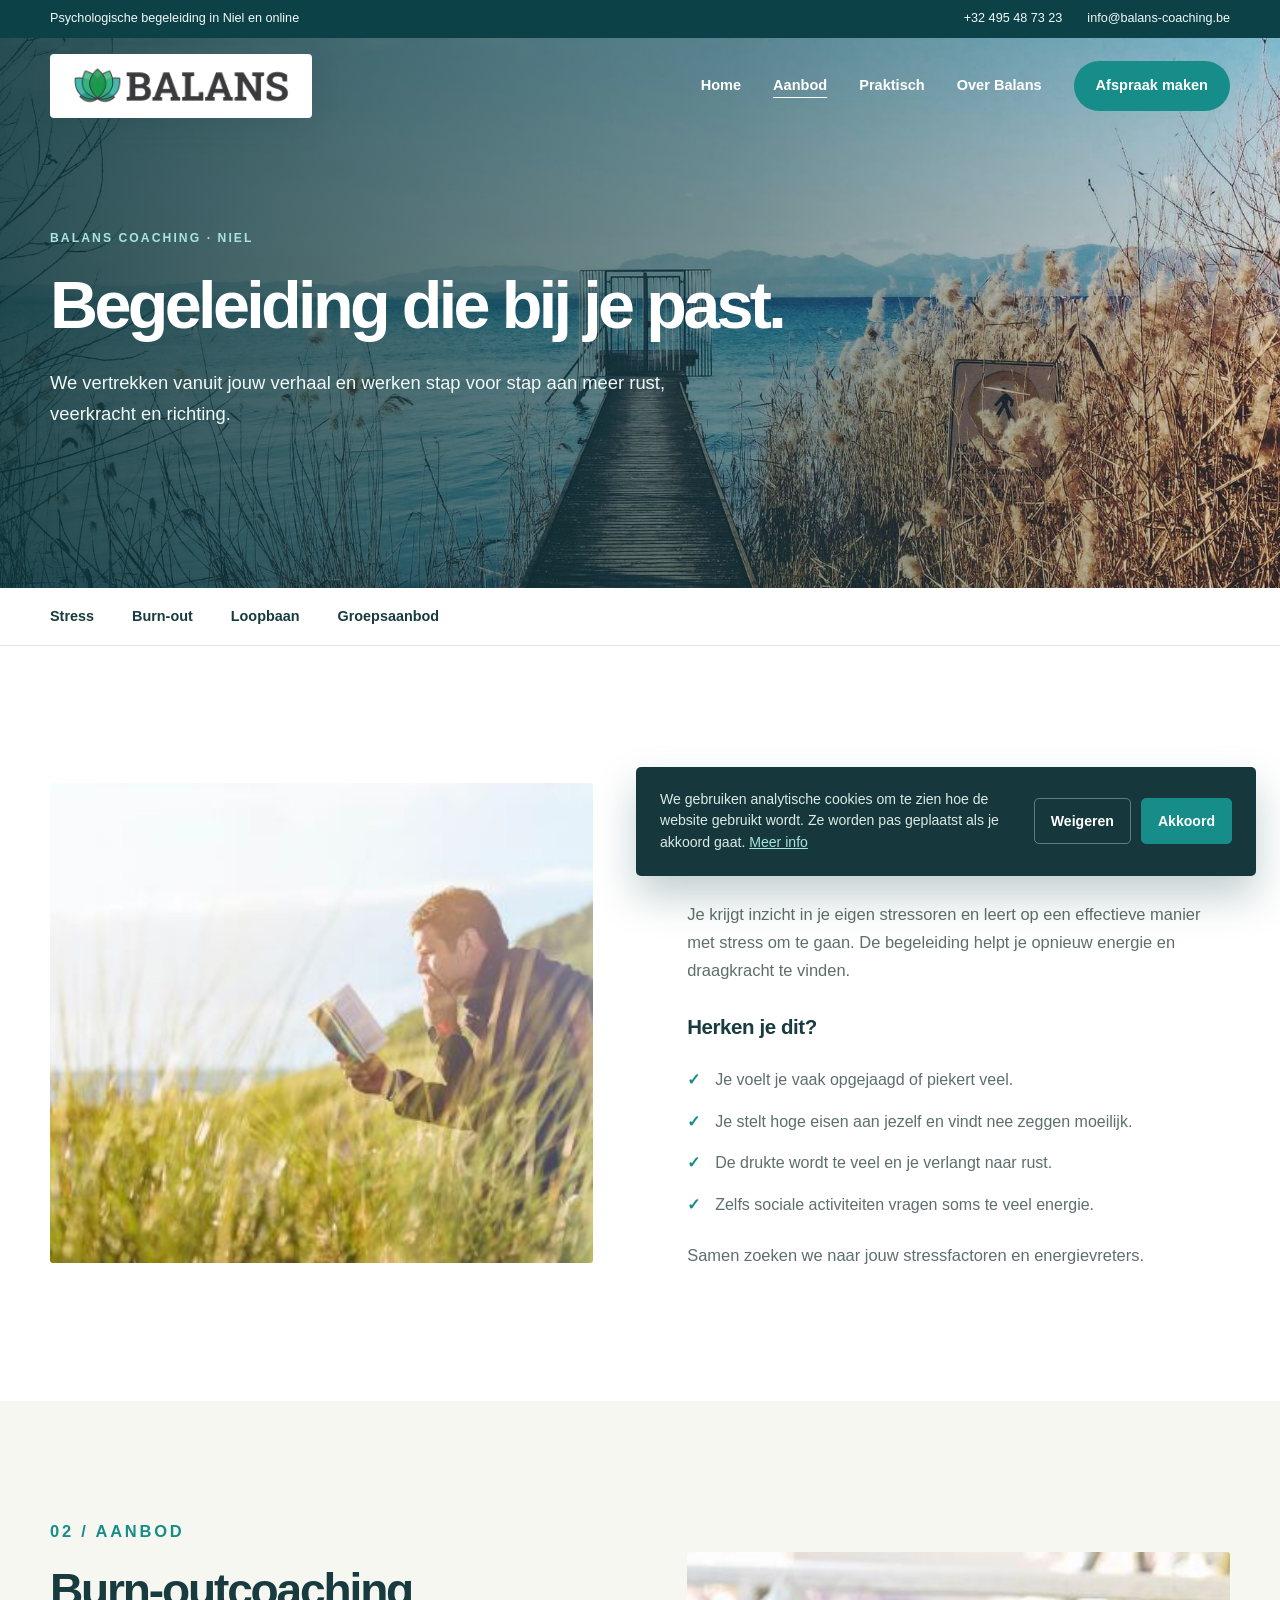
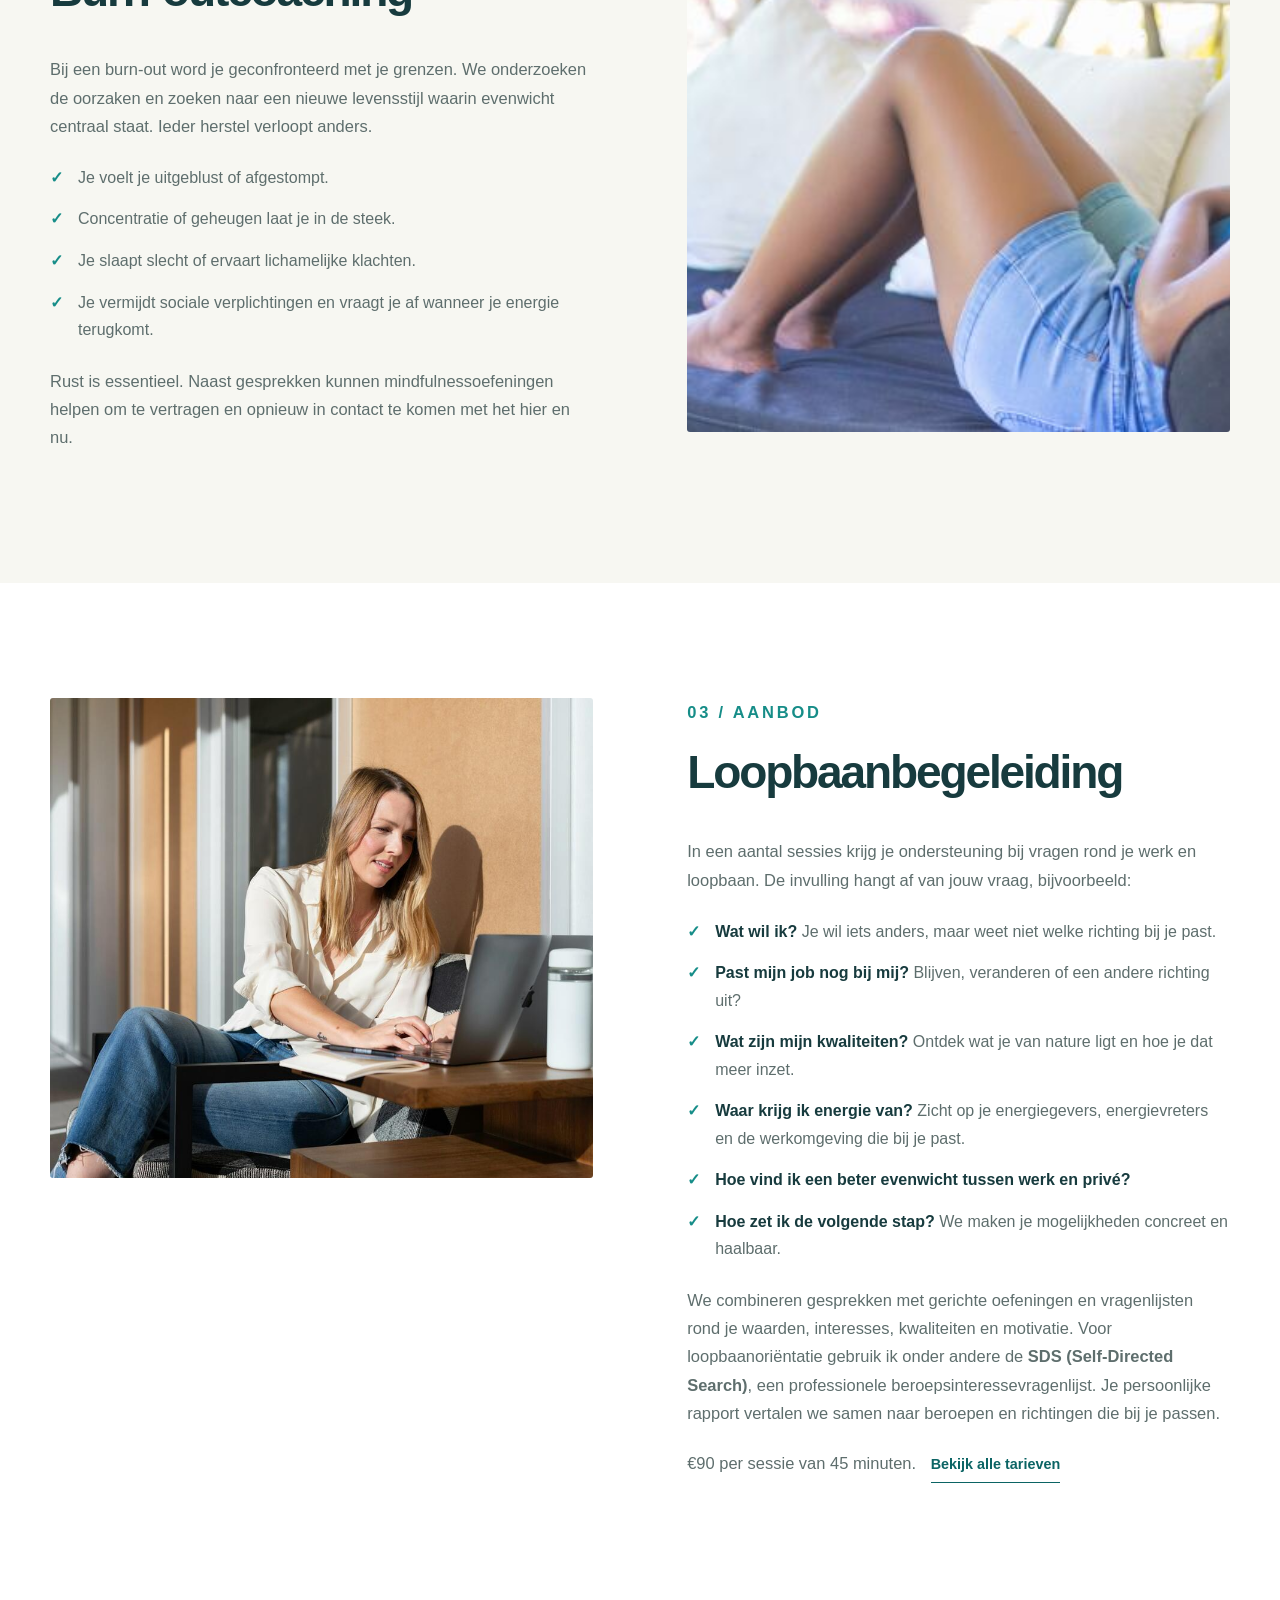
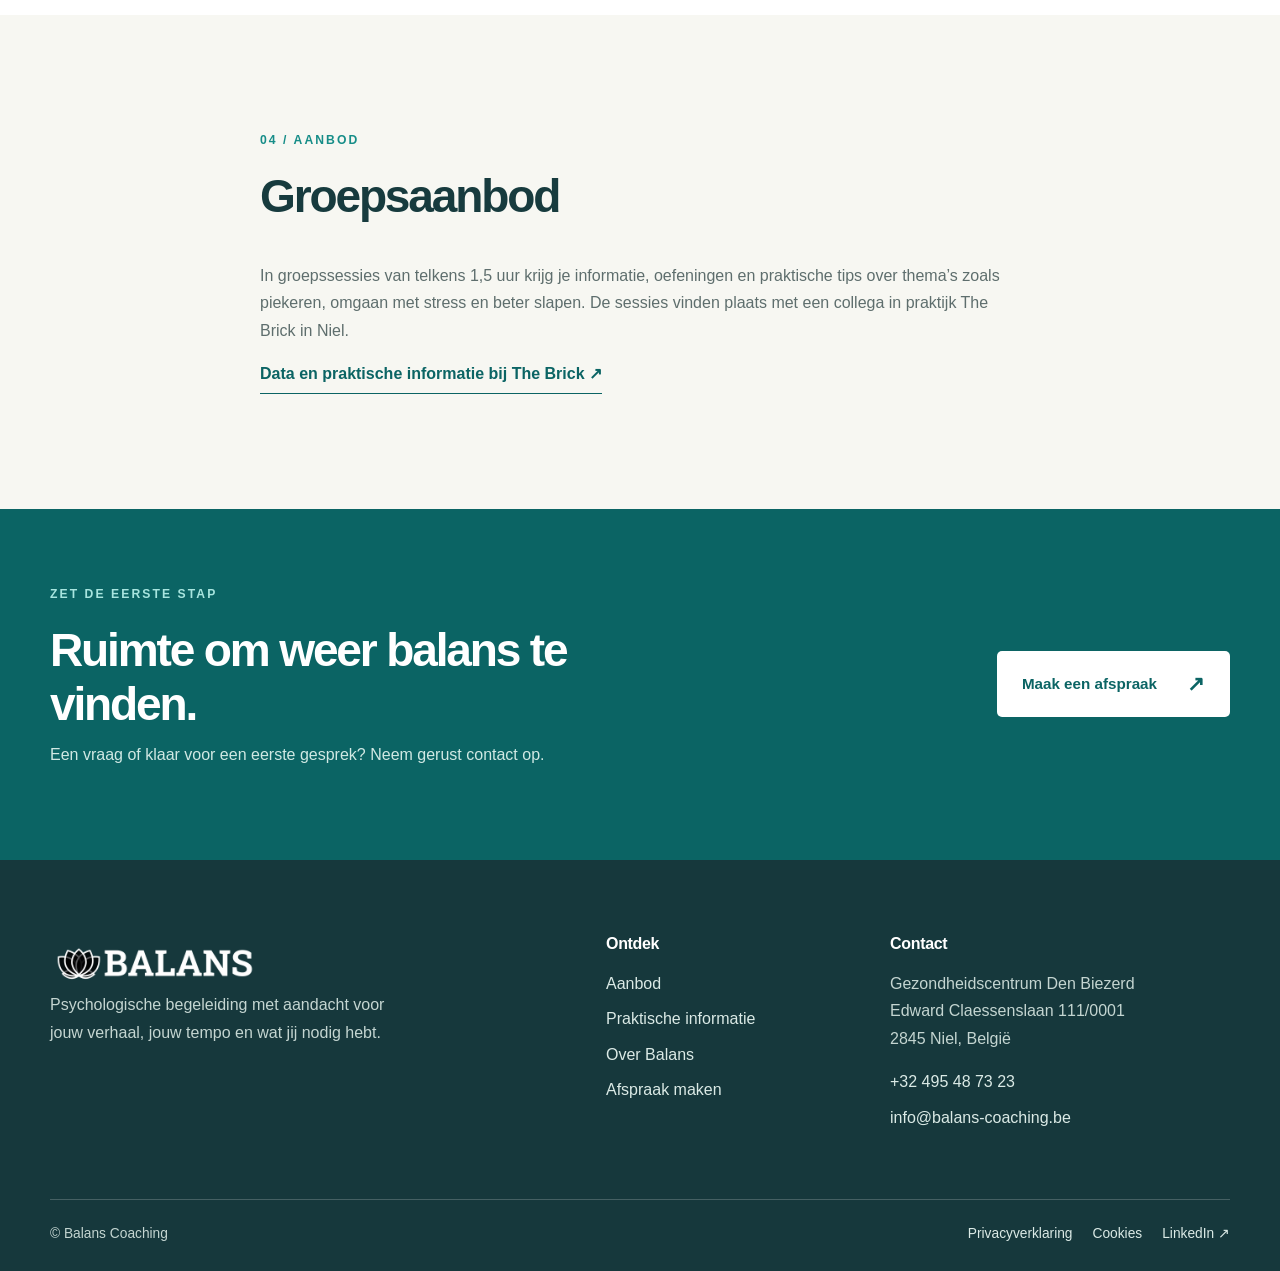
==== commit f2a78040: "Tarieven terug naar €85, terugbetaling weg, nieuwe titel contact Co-Authored-By: Claude Opus 5.5 <no" ====
--- a/aanbod/index.html
+++ b/aanbod/index.html
@@ -1,9 +1,9 @@
-<!doctype html><html lang="nl-BE"><head><meta charset="utf-8"><meta name="viewport" content="width=device-width,initial-scale=1"><meta name="robots" content="noindex,follow"><meta name="description" content="Begeleiding voor stress, burn-out, loopbaanvragen en groepssessies bij Balans Coaching."><meta name="theme-color" content="#0b4147"><title>Stress-, burn-out- en loopbaanbegeleiding in Niel | Balans Coaching</title><link rel="canonical" href="https://balans-coaching.be/aanbod/"><meta property="og:type" content="website"><meta property="og:locale" content="nl_BE"><meta property="og:site_name" content="Balans Coaching"><meta property="og:title" content="Stress-, burn-out- en loopbaanbegeleiding in Niel | Balans Coaching"><meta property="og:description" content="Begeleiding voor stress, burn-out, loopbaanvragen en groepssessies bij Balans Coaching."><meta property="og:url" content="https://balans-coaching.be/aanbod/"><meta property="og:image" content="https://balans-coaching.be/assets/og-image.jpg"><meta property="og:image:width" content="1200"><meta property="og:image:height" content="630"><meta name="twitter:card" content="summary_large_image"><link rel="stylesheet" href="../assets/style.css?v=20261022f"><link rel="icon" type="image/png" href="../assets/favicon.png"><link rel="apple-touch-icon" href="../assets/apple-touch-icon.png"></head><body class="interior">
+<!doctype html><html lang="nl-BE"><head><meta charset="utf-8"><meta name="viewport" content="width=device-width,initial-scale=1"><meta name="description" content="Begeleiding voor stress, burn-out, loopbaanvragen en groepssessies bij Balans Coaching."><meta name="theme-color" content="#0b4147"><title>Stress-, burn-out- en loopbaanbegeleiding in Niel | Balans Coaching</title><link rel="canonical" href="https://balans-coaching.be/aanbod/"><meta property="og:type" content="website"><meta property="og:locale" content="nl_BE"><meta property="og:site_name" content="Balans Coaching"><meta property="og:title" content="Stress-, burn-out- en loopbaanbegeleiding in Niel | Balans Coaching"><meta property="og:description" content="Begeleiding voor stress, burn-out, loopbaanvragen en groepssessies bij Balans Coaching."><meta property="og:url" content="https://balans-coaching.be/aanbod/"><meta property="og:image" content="https://balans-coaching.be/assets/og-image.jpg"><meta property="og:image:width" content="1200"><meta property="og:image:height" content="630"><meta name="twitter:card" content="summary_large_image"><link rel="stylesheet" href="../assets/style.css?v=20261022f"><link rel="icon" type="image/png" href="../assets/favicon.png"><link rel="apple-touch-icon" href="../assets/apple-touch-icon.png"></head><body class="interior">
 <a class="skip" href="#main">Ga naar inhoud</a><div class="topbar"><div class="container topbar-inner"><span>Psychologische begeleiding in Niel en online</span><div><a href="tel:+32495487323">+32 495 48 73 23</a><a href="mailto:info@balans-coaching.be">info@balans-coaching.be</a></div></div></div>
 <header class="site-header"><div class="container header-inner"><a class="brand" href="../" aria-label="Balans Coaching, naar home"><img src="../assets/logo.png" alt="Balans"></a><button class="menu-button" type="button" aria-label="Menu openen" aria-expanded="false" aria-controls="menu"><span></span><span></span><span></span></button><nav id="menu" aria-label="Hoofdnavigatie"><a href="../">Home</a><a href="../aanbod/" aria-current="page">Aanbod</a><a href="../praktisch/">Praktisch</a><a href="../over-balans/">Over Balans</a><a class="nav-cta" href="../contact/">Afspraak maken</a></nav></div></header>
 <main id="main"><section class="hero page-hero" style="background-image:url('../assets/hero-aanbod.jpg')"><div class="hero-shade"></div><div class="container hero-content"><p class="eyebrow light">Balans Coaching · Niel</p><h1>Begeleiding die bij je past.</h1><p class="hero-sub">We vertrekken vanuit jouw verhaal en werken stap voor stap aan meer rust, veerkracht en richting.</p></div></section><nav class="anchor-nav" aria-label="Op deze pagina"><div class="container"><a href="#stress">Stress</a><a href="#burnout">Burn-out</a><a href="#loopbaan">Loopbaan</a><a href="#groep">Groepsaanbod</a></div></nav>
 <section class="section" id="stress"><div class="container split"><div class="image-frame"><img src="../assets/stress.jpg" alt="Rustige plek in de natuur" loading="lazy"></div><div class="split-copy"><p class="eyebrow">01 / Aanbod</p><h2>Stress</h2><p>Je krijgt inzicht in je eigen stressoren en leert op een effectieve manier met stress om te gaan. De begeleiding helpt je opnieuw energie en draagkracht te vinden.</p><h3>Herken je dit?</h3><ul class="check-list"><li>Je voelt je vaak opgejaagd of piekert veel.</li><li>Je stelt hoge eisen aan jezelf en vindt nee zeggen moeilijk.</li><li>De drukte wordt te veel en je verlangt naar rust.</li><li>Zelfs sociale activiteiten vragen soms te veel energie.</li></ul><p>Samen zoeken we naar jouw stressfactoren en energievreters.</p></div></div></section>
 <section class="section soft" id="burnout"><div class="container split reverse"><div class="image-frame"><img src="../assets/burnout.jpg" alt="Moment van rust" loading="lazy"></div><div class="split-copy"><p class="eyebrow">02 / Aanbod</p><h2>Burn-outcoaching</h2><p>Bij een burn-out word je geconfronteerd met je grenzen. We onderzoeken de oorzaken en zoeken naar een nieuwe levensstijl waarin evenwicht centraal staat. Ieder herstel verloopt anders.</p><ul class="check-list"><li>Je voelt je uitgeblust of afgestompt.</li><li>Concentratie of geheugen laat je in de steek.</li><li>Je slaapt slecht of ervaart lichamelijke klachten.</li><li>Je vermijdt sociale verplichtingen en vraagt je af wanneer je energie terugkomt.</li></ul><p>Rust is essentieel. Naast gesprekken kunnen mindfulnessoefeningen helpen om te vertragen en opnieuw in contact te komen met het hier en nu.</p></div></div></section>
-<section class="section" id="loopbaan"><div class="container split"><div class="image-frame"><img src="../assets/career.jpg" alt="Glimlachende vrouw aan het werk in het zonlicht" loading="lazy"></div><div class="split-copy"><p class="eyebrow">03 / Aanbod</p><h2>Loopbaanbegeleiding</h2><p>In een aantal sessies krijg je ondersteuning bij vragen rond je werk en loopbaan. De invulling hangt af van jouw vraag, bijvoorbeeld:</p><ul class="check-list"><li><strong>Wat wil ik?</strong> Je wil iets anders, maar weet niet welke richting bij je past.</li><li><strong>Past mijn job nog bij mij?</strong> Blijven, veranderen of een andere richting uit?</li><li><strong>Waar liggen mijn talenten?</strong> Ontdek wat je van nature ligt en hoe je dat meer inzet.</li><li><strong>Waar krijg ik energie van?</strong> Zicht op je energiegevers, energievreters en de werkomgeving die bij je past.</li><li><strong>Hoe vind ik een beter evenwicht tussen werk en privé?</strong></li><li><strong>Hoe zet ik de volgende stap?</strong> We maken je mogelijkheden concreet en haalbaar.</li></ul><p>We combineren gesprekken met gerichte oefeningen en vragenlijsten rond je waarden, interesses, kwaliteiten en motivatie. Voor loopbaanoriëntatie gebruik ik onder andere de <strong>SDS (Self-Directed Search)</strong>, een professionele beroepsinteressevragenlijst. Je persoonlijke rapport vertalen we samen naar beroepen en richtingen die bij je passen.</p><p class="small-note">€90 per sessie van 45 minuten. <a class="text-link" href="../praktisch/">Bekijk alle tarieven</a></p></div></div></section>
+<section class="section" id="loopbaan"><div class="container split"><div class="image-frame"><img src="../assets/career.jpg" alt="Glimlachende vrouw aan het werk in het zonlicht" loading="lazy"></div><div class="split-copy"><p class="eyebrow">03 / Aanbod</p><h2>Loopbaanbegeleiding</h2><p>In een aantal sessies krijg je ondersteuning bij vragen rond je werk en loopbaan. De invulling hangt af van jouw vraag, bijvoorbeeld:</p><ul class="check-list"><li><strong>Wat wil ik?</strong> Je wil iets anders, maar weet niet welke richting bij je past.</li><li><strong>Past mijn job nog bij mij?</strong> Blijven, veranderen of een andere richting uit?</li><li><strong>Wat zijn mijn kwaliteiten?</strong> Ontdek wat je van nature ligt en hoe je dat meer inzet.</li><li><strong>Waar krijg ik energie van?</strong> Zicht op je energiegevers, energievreters en de werkomgeving die bij je past.</li><li><strong>Hoe vind ik een beter evenwicht tussen werk en privé?</strong></li><li><strong>Hoe zet ik de volgende stap?</strong> We maken je mogelijkheden concreet en haalbaar.</li></ul><p>We combineren gesprekken met gerichte oefeningen en vragenlijsten rond je waarden, interesses, kwaliteiten en motivatie. Voor loopbaanoriëntatie gebruik ik onder andere de <strong>SDS (Self-Directed Search)</strong>, een professionele beroepsinteressevragenlijst. Je persoonlijke rapport vertalen we samen naar beroepen en richtingen die bij je passen.</p><p class="small-note">€90 per sessie van 45 minuten. <a class="text-link" href="../praktisch/">Bekijk alle tarieven</a></p></div></div></section>
 <section class="section soft" id="groep"><div class="container narrow"><p class="eyebrow">04 / Aanbod</p><h2>Groepsaanbod</h2><p>In groepssessies van telkens 1,5 uur krijg je informatie, oefeningen en praktische tips over thema’s zoals piekeren, omgaan met stress en beter slapen. De sessies vinden plaats met een collega in praktijk The Brick in Niel.</p><a class="text-link" href="https://www.thebrickniel.com/groepstraining" target="_blank" rel="noopener noreferrer">Data en praktische informatie bij The Brick ↗</a></div></section></main><section class="closing"><div class="container closing-inner"><div><p class="eyebrow light">Zet de eerste stap</p><h2>Ruimte om weer balans te vinden.</h2><p>Een vraag of klaar voor een eerste gesprek? Neem gerust contact op.</p></div><a class="button" href="../contact/">Maak een afspraak<span aria-hidden="true">↗</span></a></div></section>
 <footer class="footer"><div class="container footer-grid"><div><a href="../" class="footer-logo"><img src="../assets/logo-white.png" alt="Balans"></a><p>Psychologische begeleiding met aandacht voor jouw verhaal, jouw tempo en wat jij nodig hebt.</p></div><div><h3>Ontdek</h3><a href="../aanbod/">Aanbod</a><a href="../praktisch/">Praktische informatie</a><a href="../over-balans/">Over Balans</a><a href="../contact/">Afspraak maken</a></div><div><h3>Contact</h3><p>Gezondheidscentrum Den Biezerd<br>Edward Claessenslaan 111/0001<br>2845 Niel, België</p><a href="tel:+32495487323">+32 495 48 73 23</a><a href="mailto:info@balans-coaching.be">info@balans-coaching.be</a></div></div><div class="container footer-bottom"><span>© Balans Coaching</span><div><a href="../privacy-policy/">Privacyverklaring</a><a href="#" data-cookie-settings>Cookies</a><a href="https://www.linkedin.com/in/sandy-stevens-arbeidspsycholoog" target="_blank" rel="noopener noreferrer">LinkedIn ↗</a></div></div></footer><script src="../assets/site.js?v=20261022b" defer></script></body></html>
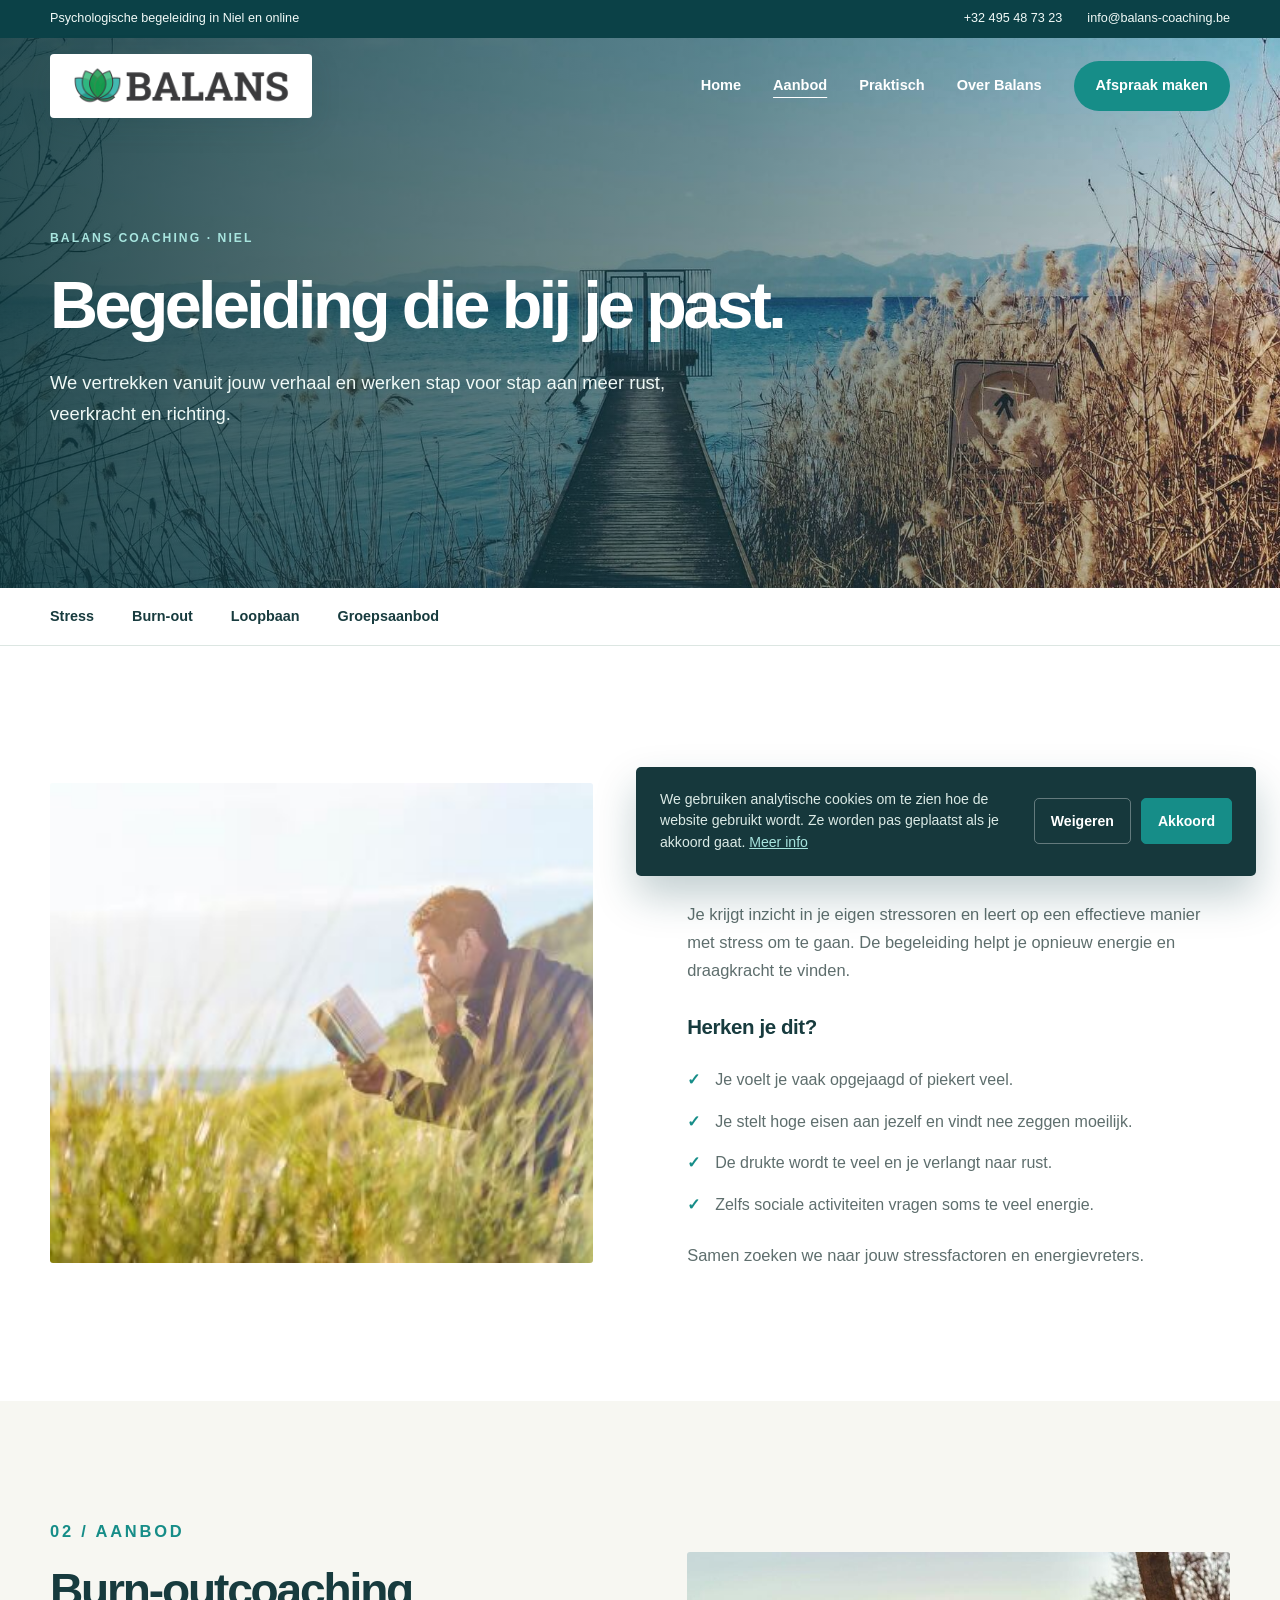
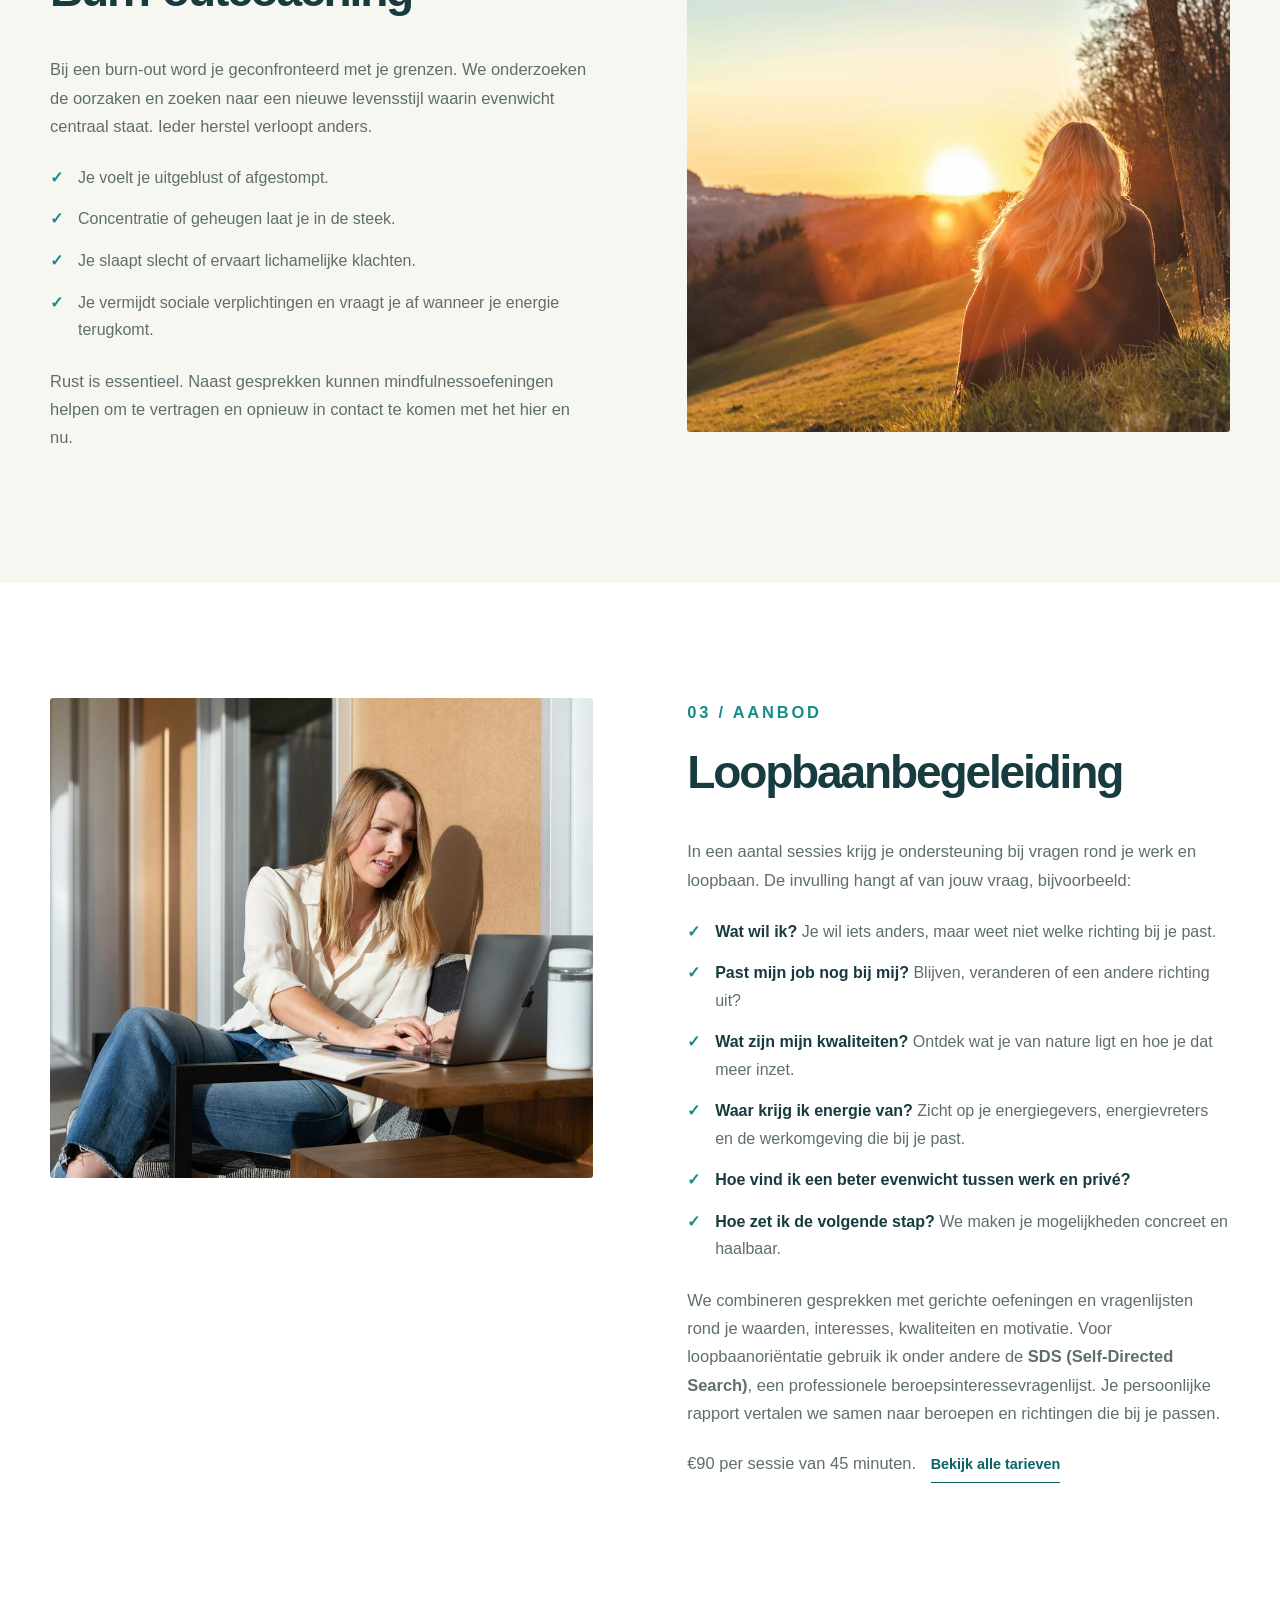
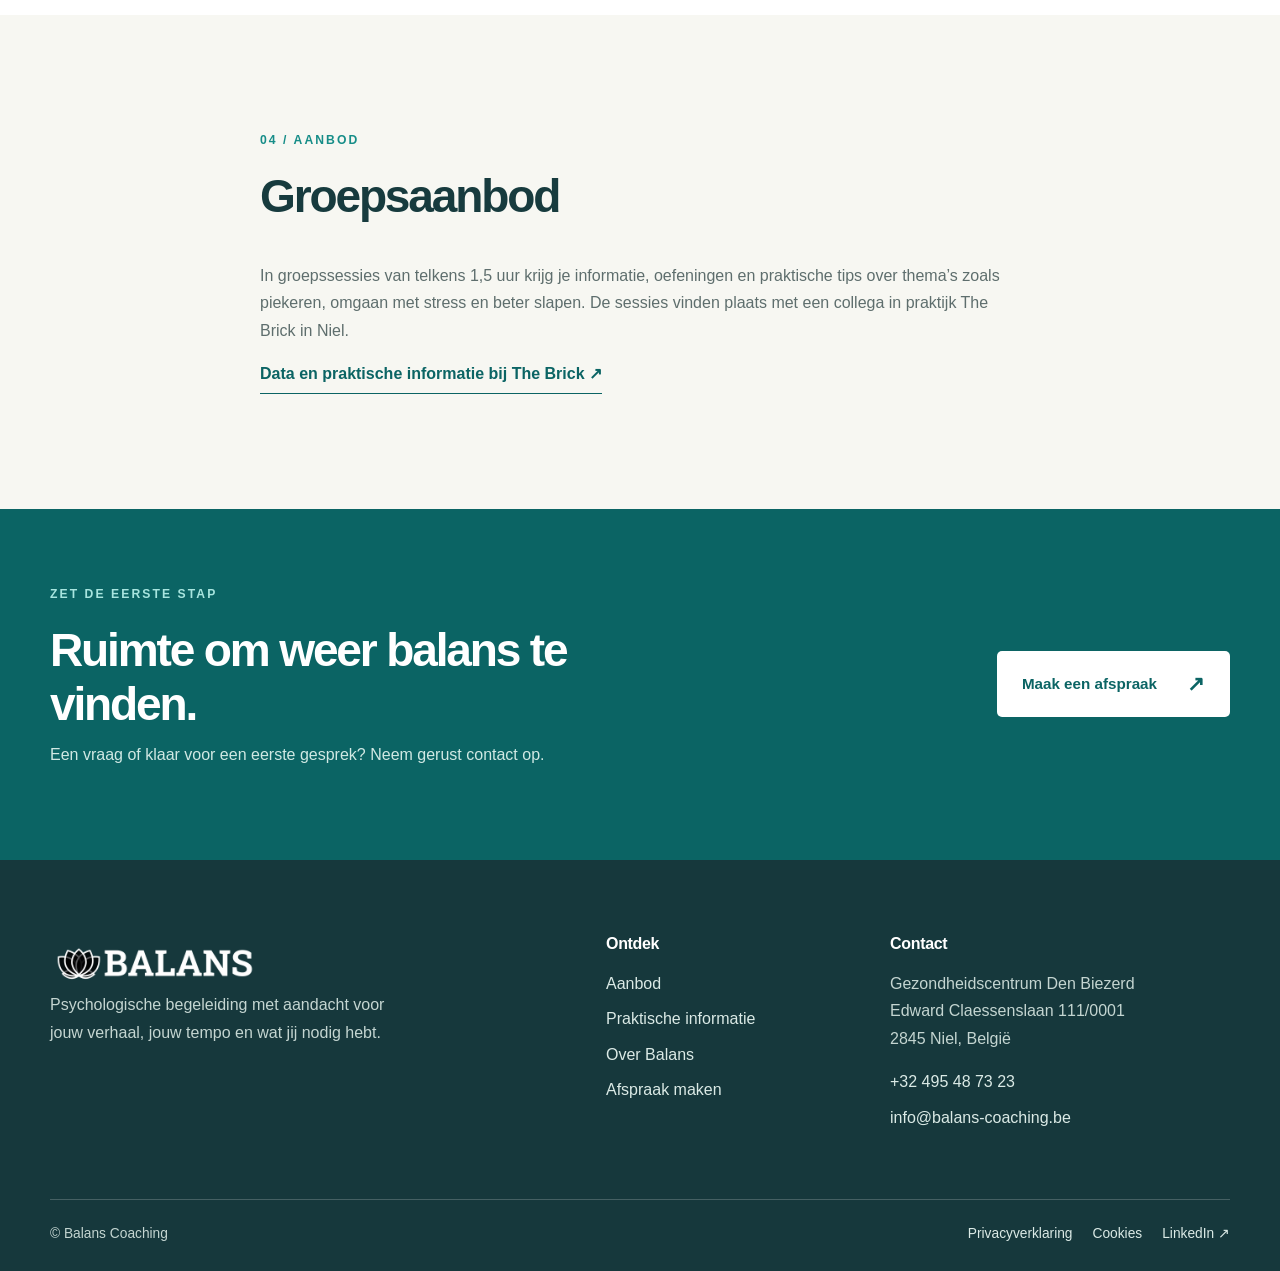
==== commit 094a5cd2: "Nieuwe foto burn-outcoaching: rust in de natuur Co-Authored-By: Claude Opus 5.5 <noreply@anthropic.c" ====
--- a/aanbod/index.html
+++ b/aanbod/index.html
@@ -3,7 +3,7 @@
 <header class="site-header"><div class="container header-inner"><a class="brand" href="../" aria-label="Balans Coaching, naar home"><img src="../assets/logo.png" alt="Balans"></a><button class="menu-button" type="button" aria-label="Menu openen" aria-expanded="false" aria-controls="menu"><span></span><span></span><span></span></button><nav id="menu" aria-label="Hoofdnavigatie"><a href="../">Home</a><a href="../aanbod/" aria-current="page">Aanbod</a><a href="../praktisch/">Praktisch</a><a href="../over-balans/">Over Balans</a><a class="nav-cta" href="../contact/">Afspraak maken</a></nav></div></header>
 <main id="main"><section class="hero page-hero" style="background-image:url('../assets/hero-aanbod.jpg')"><div class="hero-shade"></div><div class="container hero-content"><p class="eyebrow light">Balans Coaching · Niel</p><h1>Begeleiding die bij je past.</h1><p class="hero-sub">We vertrekken vanuit jouw verhaal en werken stap voor stap aan meer rust, veerkracht en richting.</p></div></section><nav class="anchor-nav" aria-label="Op deze pagina"><div class="container"><a href="#stress">Stress</a><a href="#burnout">Burn-out</a><a href="#loopbaan">Loopbaan</a><a href="#groep">Groepsaanbod</a></div></nav>
 <section class="section" id="stress"><div class="container split"><div class="image-frame"><img src="../assets/stress.jpg" alt="Rustige plek in de natuur" loading="lazy"></div><div class="split-copy"><p class="eyebrow">01 / Aanbod</p><h2>Stress</h2><p>Je krijgt inzicht in je eigen stressoren en leert op een effectieve manier met stress om te gaan. De begeleiding helpt je opnieuw energie en draagkracht te vinden.</p><h3>Herken je dit?</h3><ul class="check-list"><li>Je voelt je vaak opgejaagd of piekert veel.</li><li>Je stelt hoge eisen aan jezelf en vindt nee zeggen moeilijk.</li><li>De drukte wordt te veel en je verlangt naar rust.</li><li>Zelfs sociale activiteiten vragen soms te veel energie.</li></ul><p>Samen zoeken we naar jouw stressfactoren en energievreters.</p></div></div></section>
-<section class="section soft" id="burnout"><div class="container split reverse"><div class="image-frame"><img src="../assets/burnout.jpg" alt="Moment van rust" loading="lazy"></div><div class="split-copy"><p class="eyebrow">02 / Aanbod</p><h2>Burn-outcoaching</h2><p>Bij een burn-out word je geconfronteerd met je grenzen. We onderzoeken de oorzaken en zoeken naar een nieuwe levensstijl waarin evenwicht centraal staat. Ieder herstel verloopt anders.</p><ul class="check-list"><li>Je voelt je uitgeblust of afgestompt.</li><li>Concentratie of geheugen laat je in de steek.</li><li>Je slaapt slecht of ervaart lichamelijke klachten.</li><li>Je vermijdt sociale verplichtingen en vraagt je af wanneer je energie terugkomt.</li></ul><p>Rust is essentieel. Naast gesprekken kunnen mindfulnessoefeningen helpen om te vertragen en opnieuw in contact te komen met het hier en nu.</p></div></div></section>
+<section class="section soft" id="burnout"><div class="container split reverse"><div class="image-frame"><img src="../assets/burnout.jpg" alt="Vrouw komt tot rust in het gras in de warme avondzon" loading="lazy"></div><div class="split-copy"><p class="eyebrow">02 / Aanbod</p><h2>Burn-outcoaching</h2><p>Bij een burn-out word je geconfronteerd met je grenzen. We onderzoeken de oorzaken en zoeken naar een nieuwe levensstijl waarin evenwicht centraal staat. Ieder herstel verloopt anders.</p><ul class="check-list"><li>Je voelt je uitgeblust of afgestompt.</li><li>Concentratie of geheugen laat je in de steek.</li><li>Je slaapt slecht of ervaart lichamelijke klachten.</li><li>Je vermijdt sociale verplichtingen en vraagt je af wanneer je energie terugkomt.</li></ul><p>Rust is essentieel. Naast gesprekken kunnen mindfulnessoefeningen helpen om te vertragen en opnieuw in contact te komen met het hier en nu.</p></div></div></section>
 <section class="section" id="loopbaan"><div class="container split"><div class="image-frame"><img src="../assets/career.jpg" alt="Glimlachende vrouw aan het werk in het zonlicht" loading="lazy"></div><div class="split-copy"><p class="eyebrow">03 / Aanbod</p><h2>Loopbaanbegeleiding</h2><p>In een aantal sessies krijg je ondersteuning bij vragen rond je werk en loopbaan. De invulling hangt af van jouw vraag, bijvoorbeeld:</p><ul class="check-list"><li><strong>Wat wil ik?</strong> Je wil iets anders, maar weet niet welke richting bij je past.</li><li><strong>Past mijn job nog bij mij?</strong> Blijven, veranderen of een andere richting uit?</li><li><strong>Wat zijn mijn kwaliteiten?</strong> Ontdek wat je van nature ligt en hoe je dat meer inzet.</li><li><strong>Waar krijg ik energie van?</strong> Zicht op je energiegevers, energievreters en de werkomgeving die bij je past.</li><li><strong>Hoe vind ik een beter evenwicht tussen werk en privé?</strong></li><li><strong>Hoe zet ik de volgende stap?</strong> We maken je mogelijkheden concreet en haalbaar.</li></ul><p>We combineren gesprekken met gerichte oefeningen en vragenlijsten rond je waarden, interesses, kwaliteiten en motivatie. Voor loopbaanoriëntatie gebruik ik onder andere de <strong>SDS (Self-Directed Search)</strong>, een professionele beroepsinteressevragenlijst. Je persoonlijke rapport vertalen we samen naar beroepen en richtingen die bij je passen.</p><p class="small-note">€90 per sessie van 45 minuten. <a class="text-link" href="../praktisch/">Bekijk alle tarieven</a></p></div></div></section>
 <section class="section soft" id="groep"><div class="container narrow"><p class="eyebrow">04 / Aanbod</p><h2>Groepsaanbod</h2><p>In groepssessies van telkens 1,5 uur krijg je informatie, oefeningen en praktische tips over thema’s zoals piekeren, omgaan met stress en beter slapen. De sessies vinden plaats met een collega in praktijk The Brick in Niel.</p><a class="text-link" href="https://www.thebrickniel.com/groepstraining" target="_blank" rel="noopener noreferrer">Data en praktische informatie bij The Brick ↗</a></div></section></main><section class="closing"><div class="container closing-inner"><div><p class="eyebrow light">Zet de eerste stap</p><h2>Ruimte om weer balans te vinden.</h2><p>Een vraag of klaar voor een eerste gesprek? Neem gerust contact op.</p></div><a class="button" href="../contact/">Maak een afspraak<span aria-hidden="true">↗</span></a></div></section>
 <footer class="footer"><div class="container footer-grid"><div><a href="../" class="footer-logo"><img src="../assets/logo-white.png" alt="Balans"></a><p>Psychologische begeleiding met aandacht voor jouw verhaal, jouw tempo en wat jij nodig hebt.</p></div><div><h3>Ontdek</h3><a href="../aanbod/">Aanbod</a><a href="../praktisch/">Praktische informatie</a><a href="../over-balans/">Over Balans</a><a href="../contact/">Afspraak maken</a></div><div><h3>Contact</h3><p>Gezondheidscentrum Den Biezerd<br>Edward Claessenslaan 111/0001<br>2845 Niel, België</p><a href="tel:+32495487323">+32 495 48 73 23</a><a href="mailto:info@balans-coaching.be">info@balans-coaching.be</a></div></div><div class="container footer-bottom"><span>© Balans Coaching</span><div><a href="../privacy-policy/">Privacyverklaring</a><a href="#" data-cookie-settings>Cookies</a><a href="https://www.linkedin.com/in/sandy-stevens-arbeidspsycholoog" target="_blank" rel="noopener noreferrer">LinkedIn ↗</a></div></div></footer><script src="../assets/site.js?v=20261022b" defer></script></body></html>
